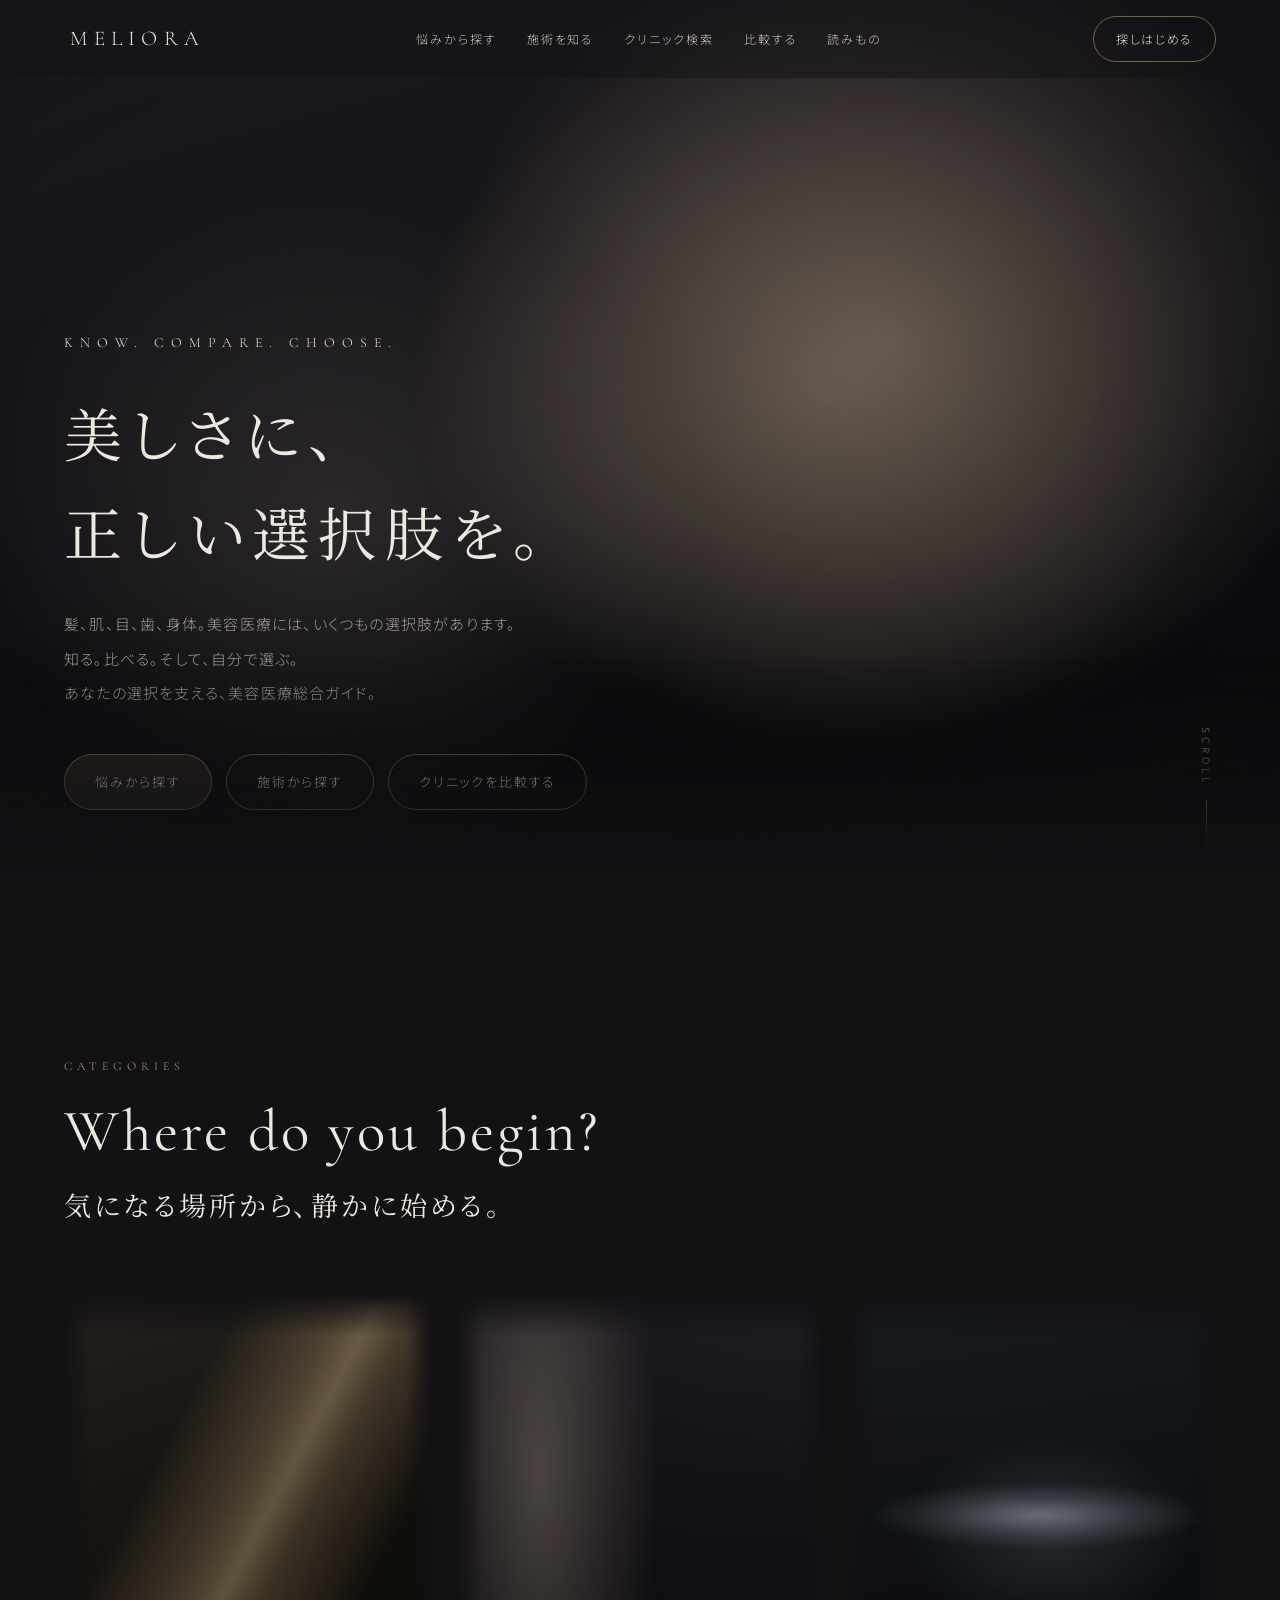
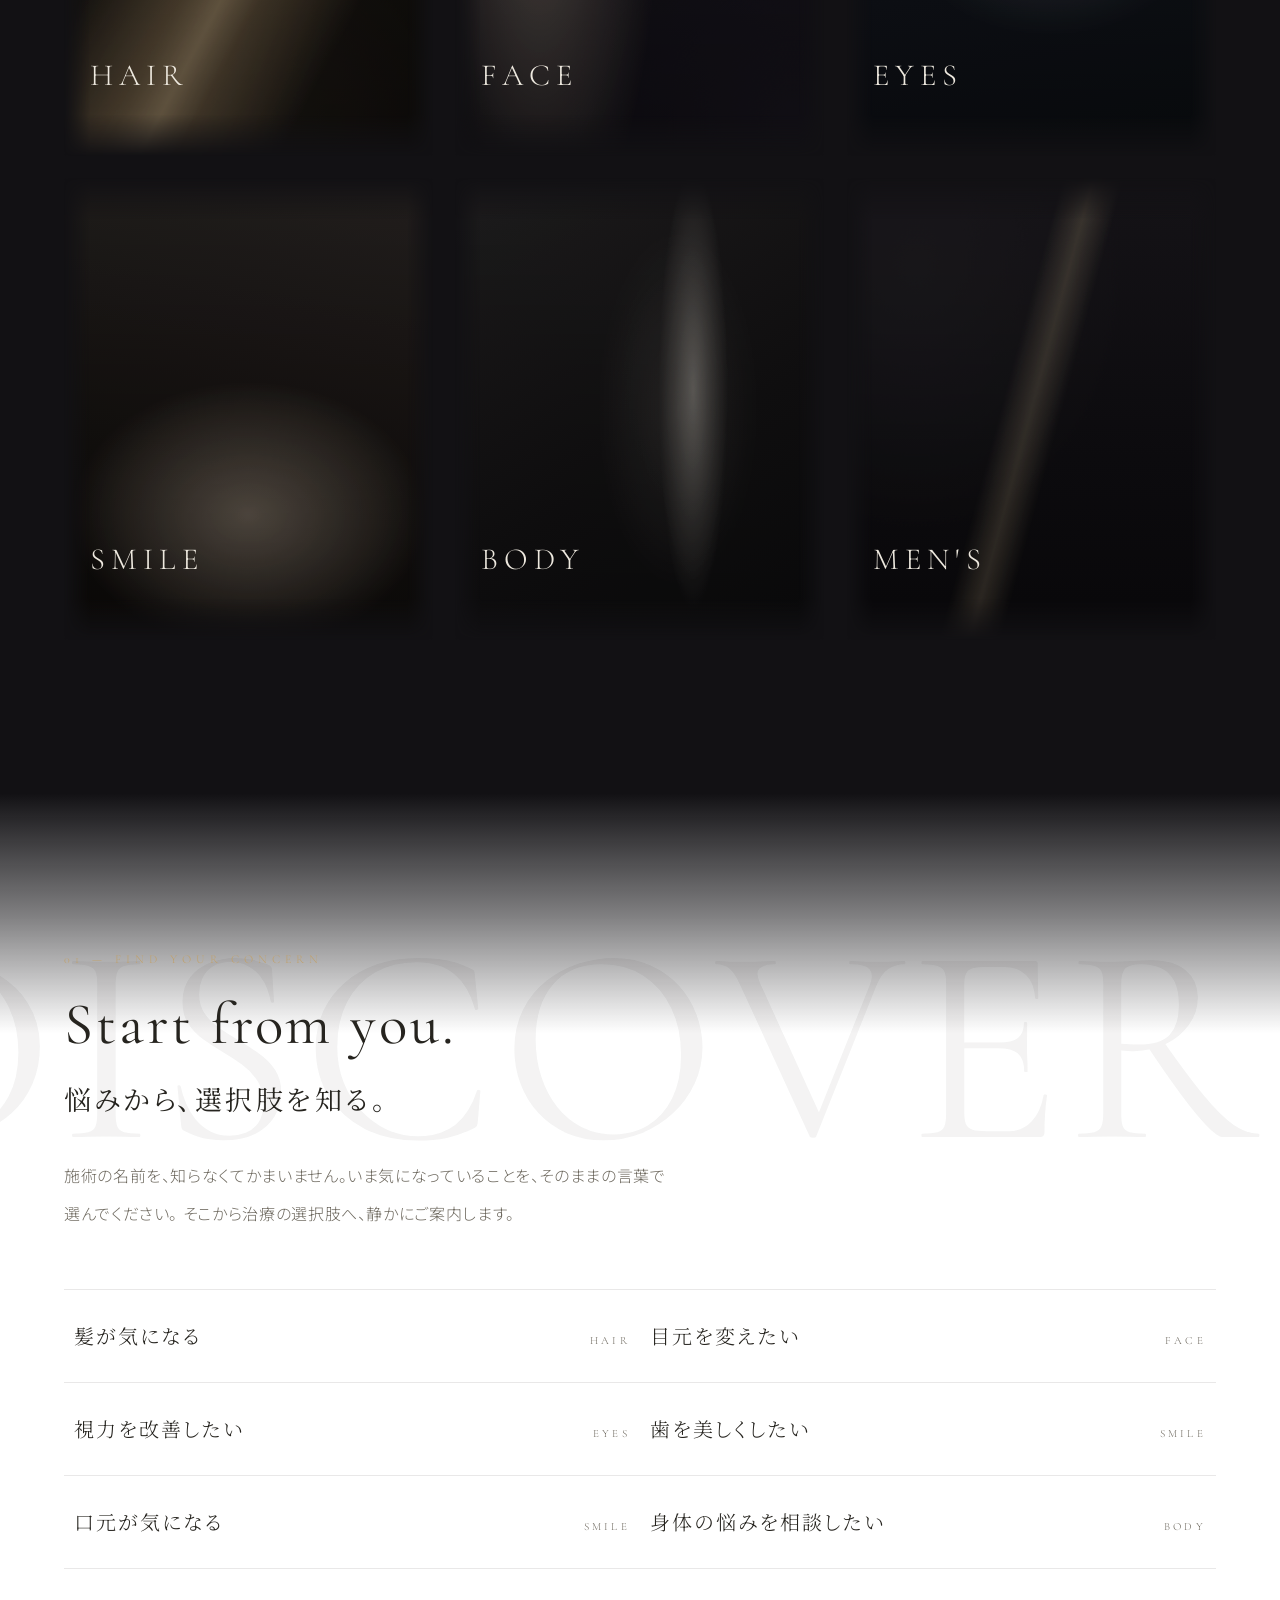
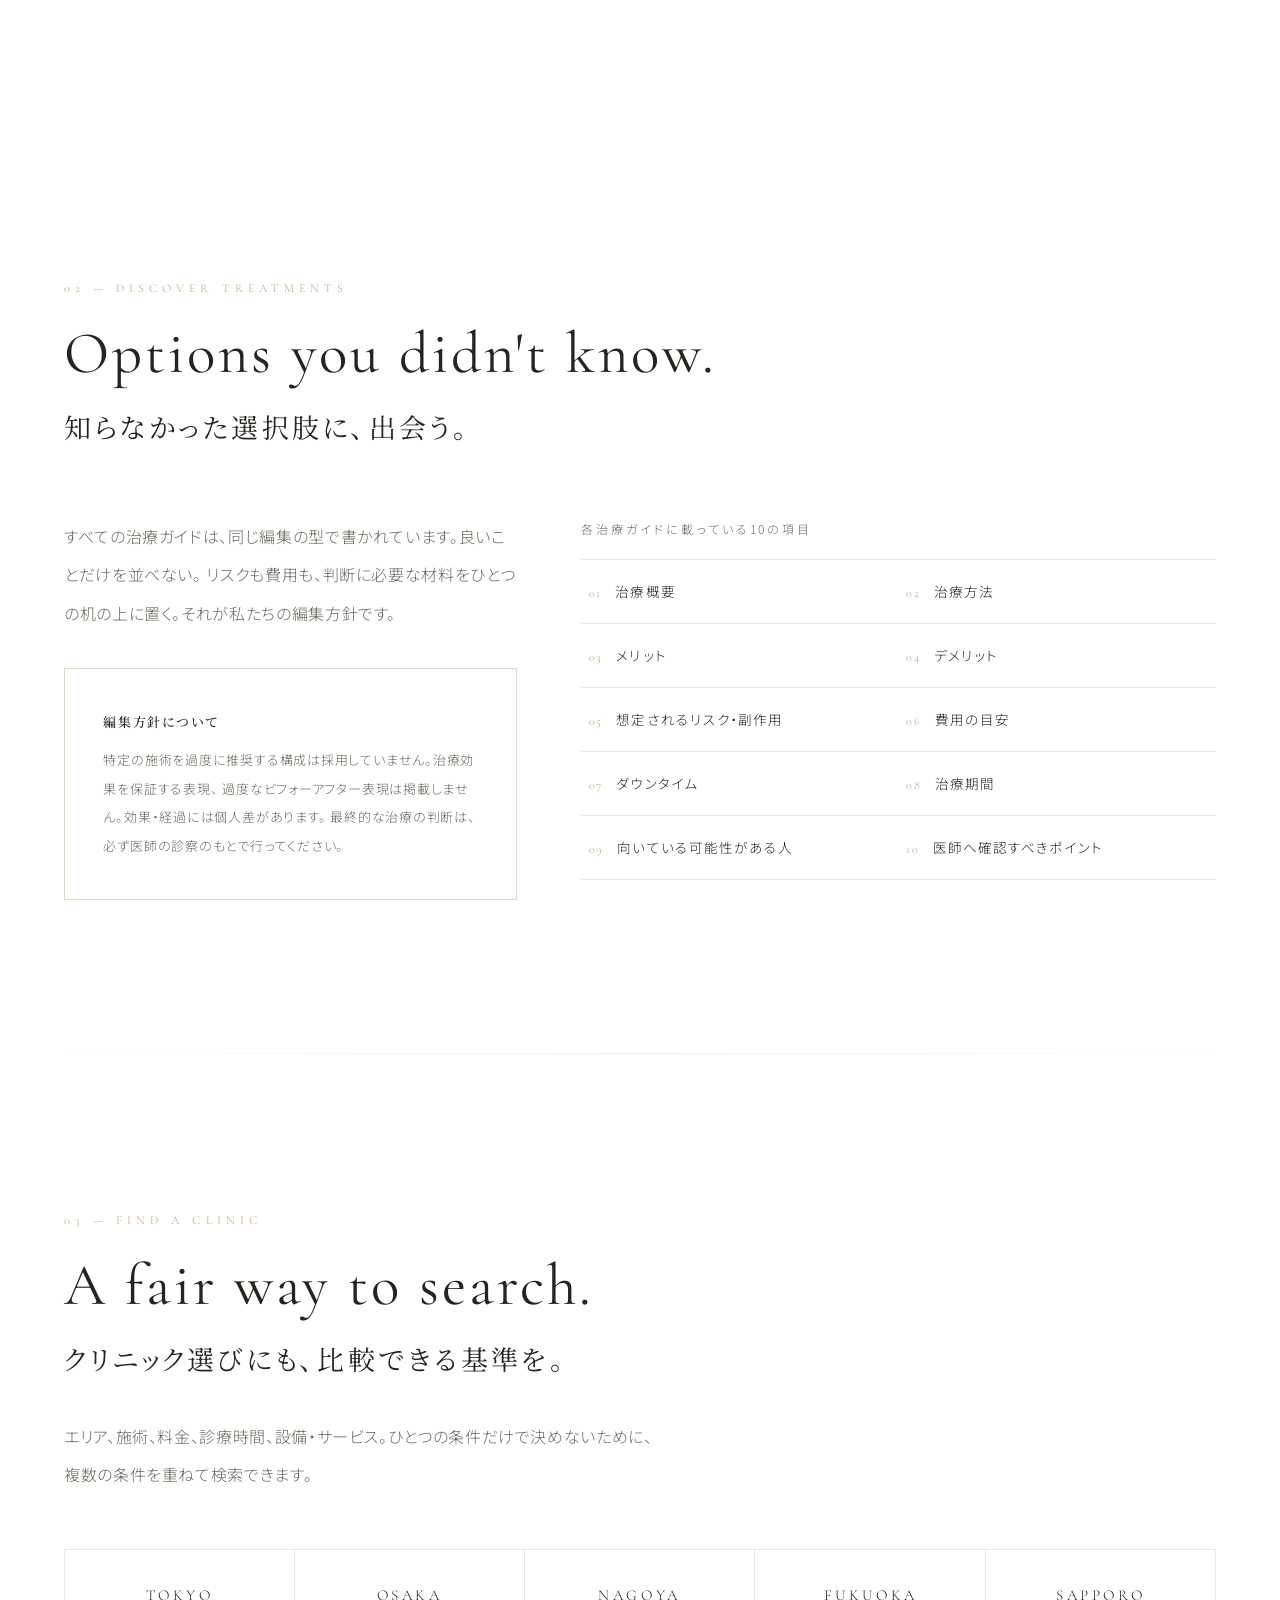
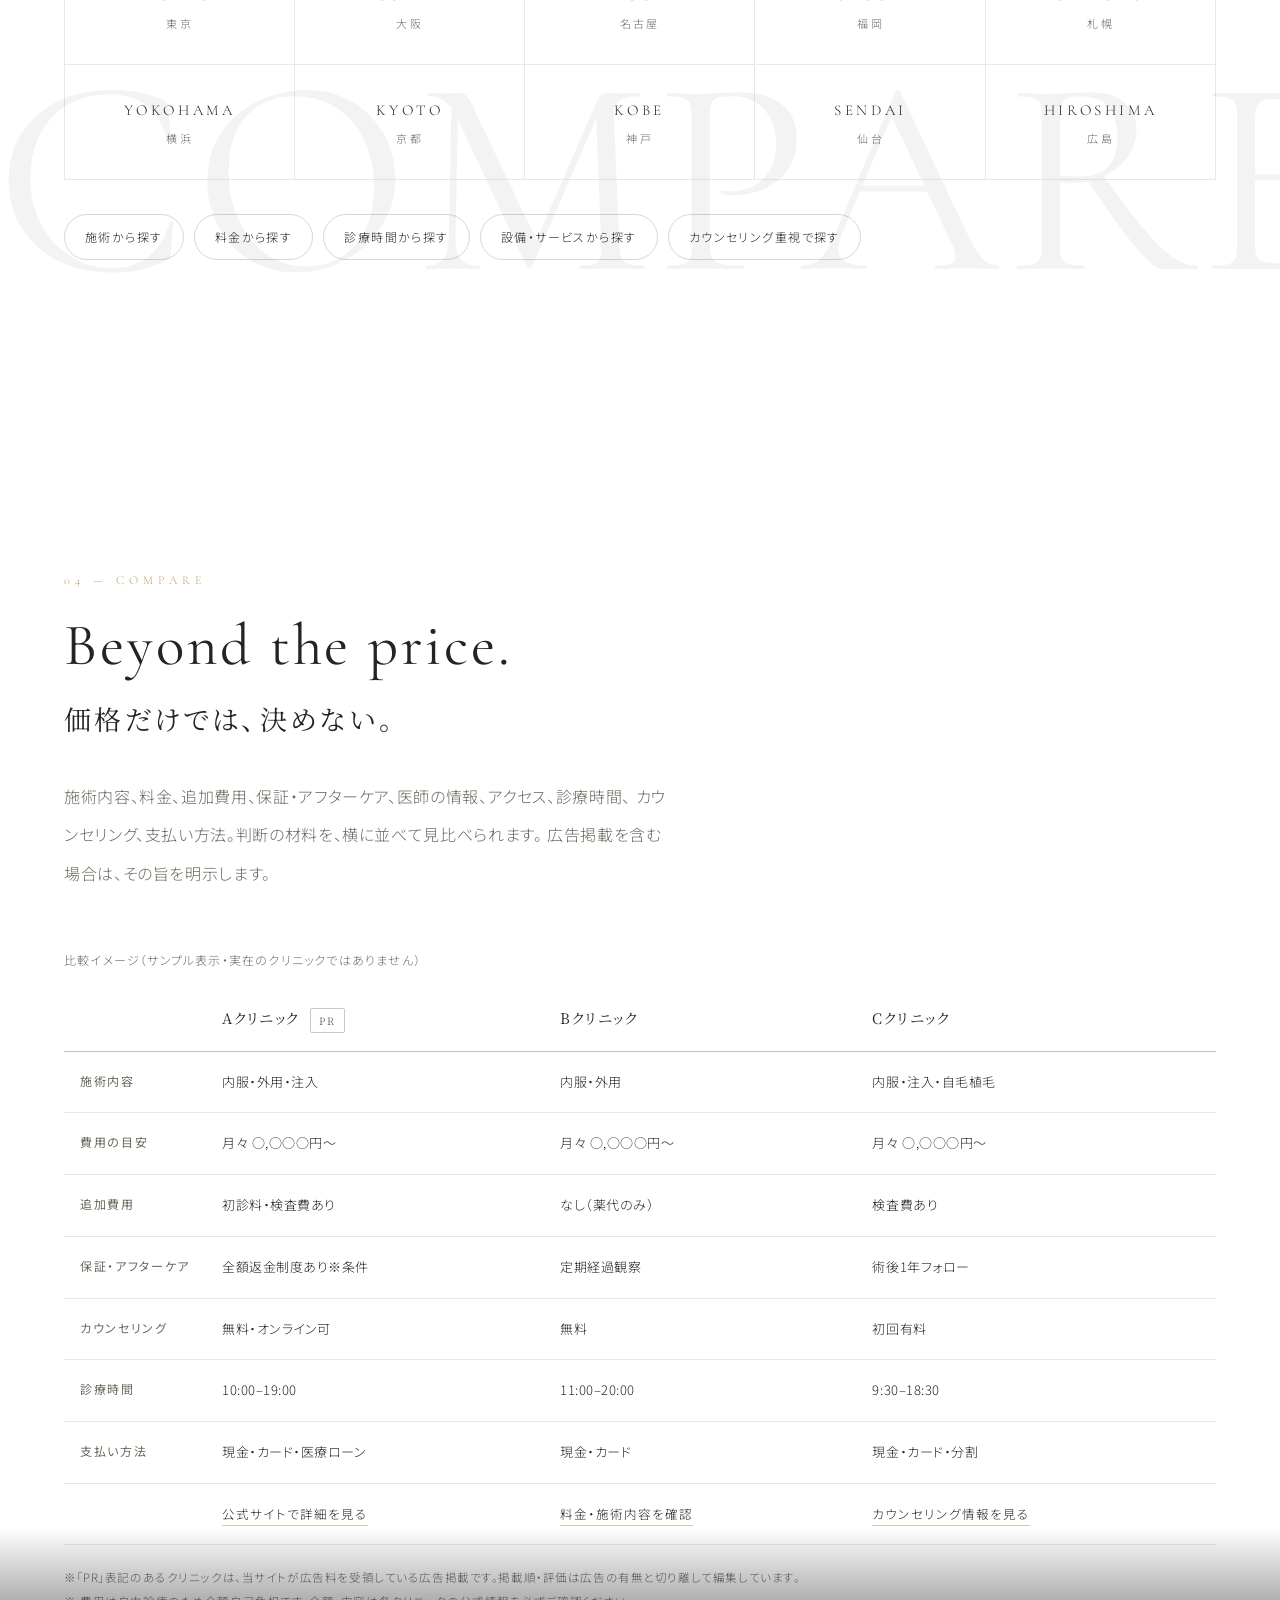
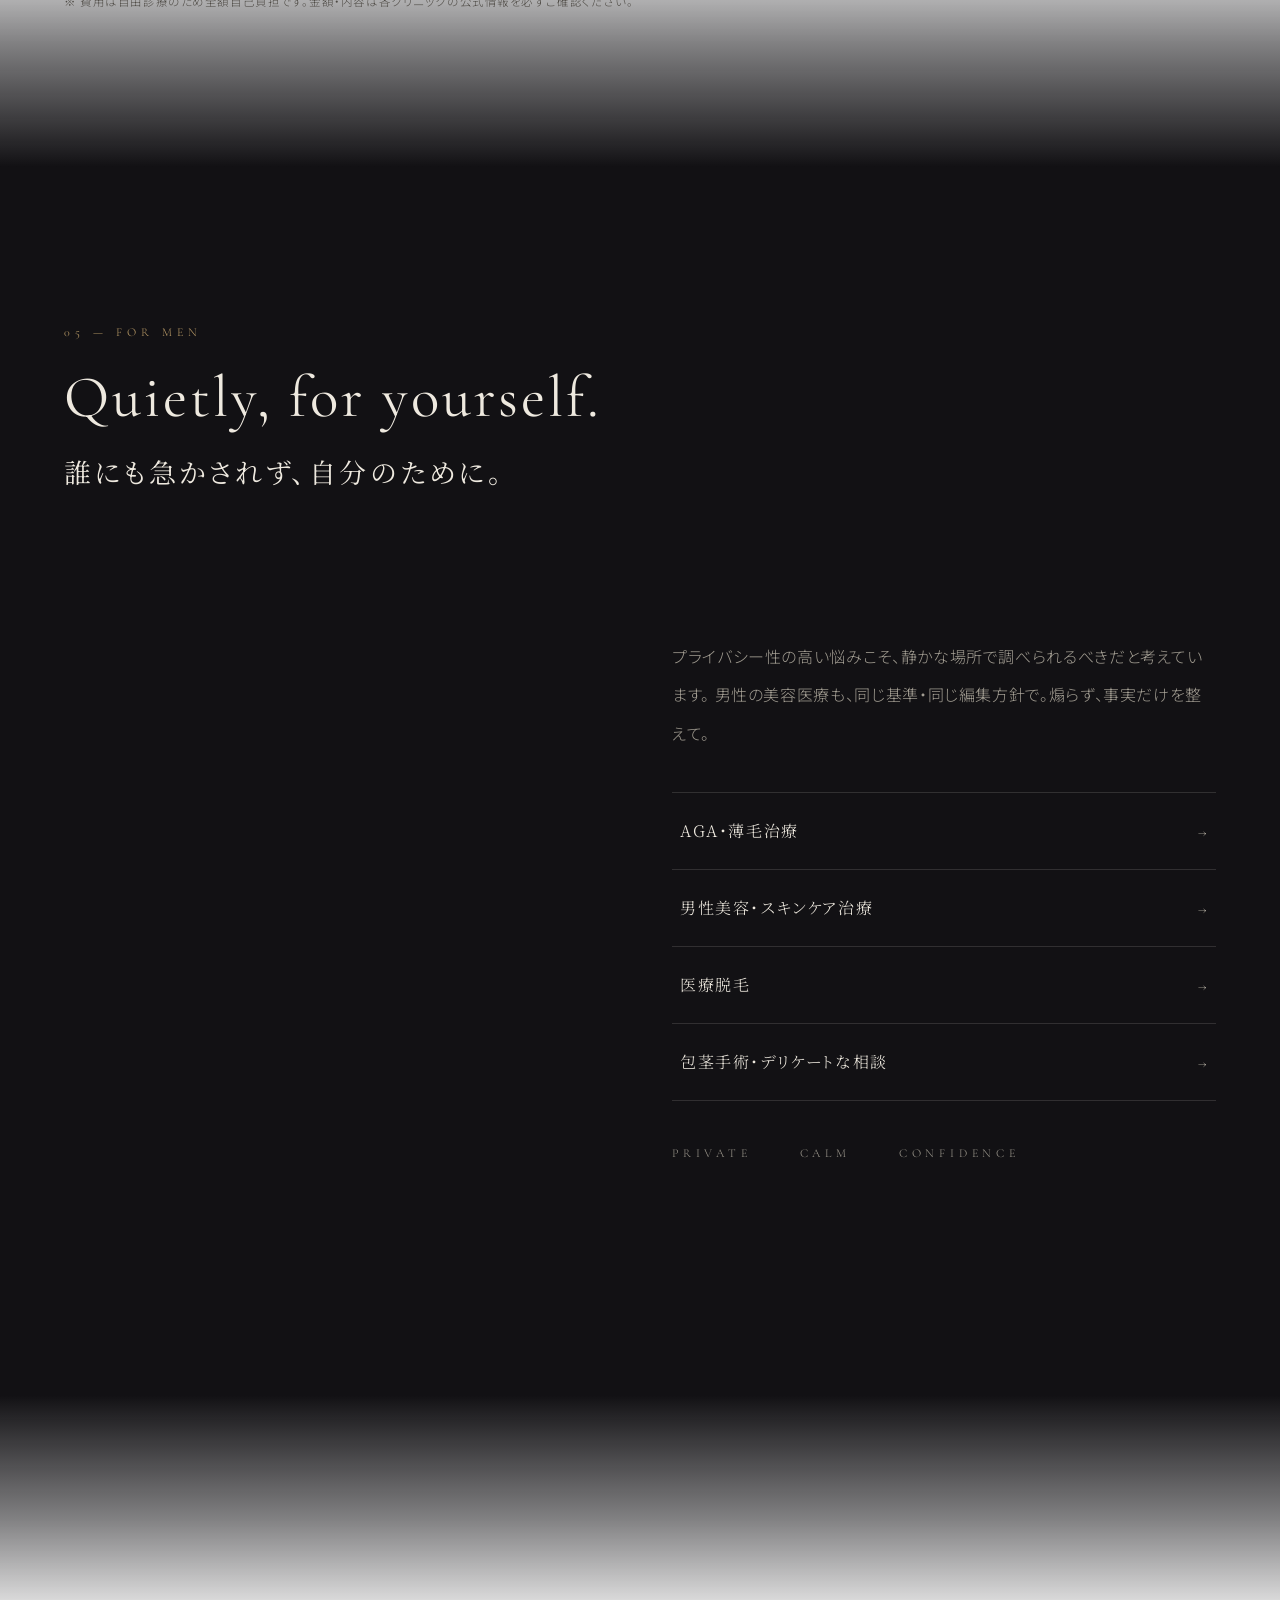
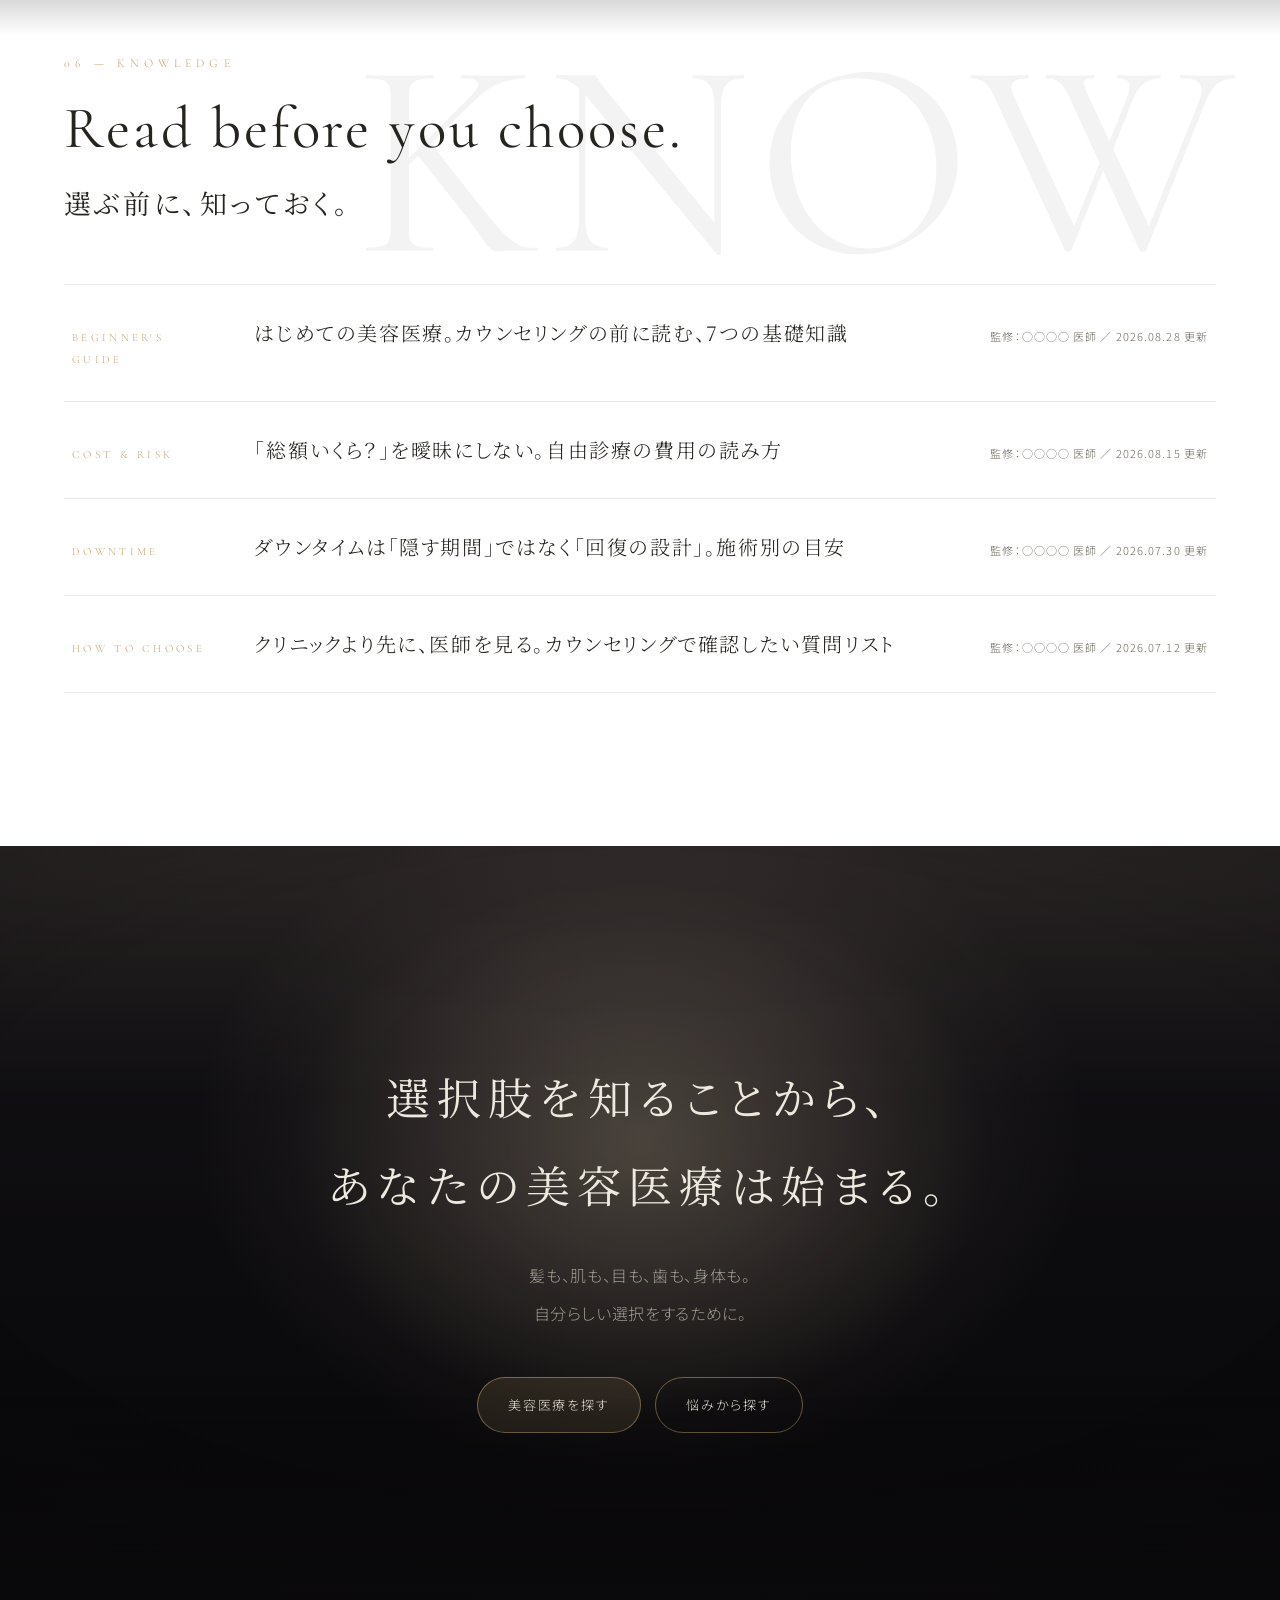
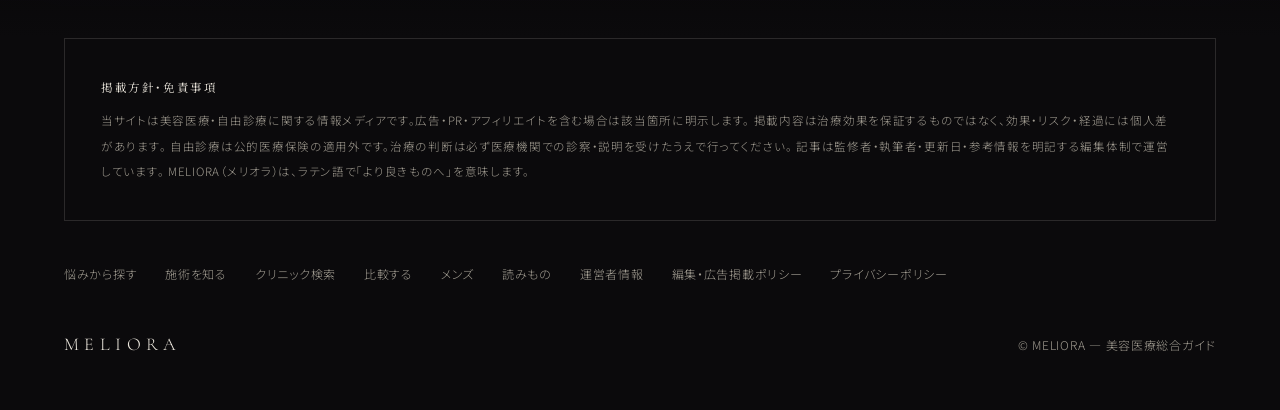
==== index.html @ 563beb22 "Add MELIORA beauty-medical portal site 🤖 Generated with [Claude Code](https://claude.com/claude-code" ====
<!DOCTYPE html>
<html lang="ja">
<head>
<meta charset="UTF-8">
<meta name="viewport" content="width=device-width, initial-scale=1">
<!-- MELIORA（メリオラ）: ラテン語「より良きものへ」。本番ドメイン meliora.jp は取得可否確認のうえ差替 -->
<title>MELIORA｜美しさに、正しい選択肢を。美容医療総合ガイド</title>
<meta name="description" content="髪、肌、目、歯、身体。美容医療の選択肢を知り、比べ、自分で選ぶための総合ガイド。治療の仕組み・費用・リスク・ダウンタイムを整理し、全国主要都市のクリニックを比較検討できます。">
<link rel="canonical" href="https://example.com/"><!-- 要差替: 本番URL（meliora.jp 取得後） -->
<meta property="og:type" content="website">
<meta property="og:title" content="MELIORA｜美しさに、正しい選択肢を。">
<meta property="og:description" content="知る。比べる。そして、自分で選ぶ。美容医療総合ガイド。">
<meta property="og:url" content="https://example.com/"><!-- 要差替 -->
<meta property="og:image" content="https://example.com/ogp.jpg"><!-- 要差替 -->
<link rel="preconnect" href="https://fonts.googleapis.com">
<link rel="preconnect" href="https://fonts.gstatic.com" crossorigin>
<link href="https://fonts.googleapis.com/css2?family=Cormorant+Garamond:ital,wght@0,400;0,500;0,600;1,400&family=Noto+Serif+JP:wght@300;400;500&family=Noto+Sans+JP:wght@300;400;500&display=swap" rel="stylesheet">
<script type="application/ld+json">
{"@context":"https://schema.org","@type":"WebSite","name":"MELIORA","url":"https://example.com/","description":"美容医療の選択肢を知り、比べ、自分で選ぶための総合ガイド。","inLanguage":"ja","publisher":{"@type":"Organization","name":"MELIORA編集部"}}
</script>
<style>
/* =========================================================
   0. トークン
   Black / Charcoal / Warm Ivory / Stone Gray / Champagne Gold
   ========================================================= */
:root{
  --font-display:"Cormorant Garamond","Times New Roman",serif;
  --font-serif:"Noto Serif JP","Hiragino Mincho ProN",serif;
  --font-body:"Noto Sans JP","Hiragino Sans","Yu Gothic",sans-serif;

  --ivory:#f2ede3;          /* Warm Ivory: ページ地（.bg-canvas 中心色と一致） */
  --ivory-2:#ece6d9;
  --ink:#26241f;            /* アイボリー地の文字 */
  --ink-2:#6d685e;          /* Stone Gray 系 */
  --dark:#121114;           /* Black / Charcoal */
  --dark-2:#1a181c;
  --moon:#eee9df;           /* 濃色地の文字 */
  --moon-2:#a29d92;
  --gold:#c0a06a;           /* Champagne Gold: 極少量 */
  --gold-rgb:192,160,106;

  --ease:cubic-bezier(.22,1,.36,1);
  --dur:1100ms;
  --stagger:80ms;
  --radius:2px;
  --max:1180px;
  --gutter:clamp(20px,5vw,72px);
}
*{box-sizing:border-box;margin:0;padding:0}
html{scroll-behavior:smooth;-webkit-text-size-adjust:100%;overflow-x:clip}
body{
  font-family:var(--font-body);font-weight:300;color:var(--ink);background:transparent;
  line-height:2;letter-spacing:.04em;font-feature-settings:"palt";
  overflow-x:hidden;
}
img{max-width:100%;height:auto;display:block}
a{color:inherit;text-decoration:none}
ul{list-style:none}
::selection{background:rgba(var(--gold-rgb),.25)}

/* =========================================================
   処方A — ページ全体を1枚の連続背景（Warm Ivory基調）
   ========================================================= */
.bg-canvas{position:fixed;inset:0;z-index:-2;pointer-events:none;
  background:
    radial-gradient(120% 60% at 50% -10%, #f7f3ea 0%, rgba(247,243,234,0) 60%),
    radial-gradient(90% 55% at 106% 40%, #ede6d7 0%, rgba(237,230,215,0) 58%),
    radial-gradient(80% 55% at -6% 72%, #f0ebe0 0%, rgba(240,235,224,0) 60%),
    linear-gradient(180deg, #f2ede3 0%, #eee8dc 48%, #f1ebdf 100%);
}
/* 処方B — SVGグレイン（フィルム粒子）でバンディング撹拌 */
.bg-grain{position:fixed;inset:0;z-index:60;pointer-events:none;opacity:.042;mix-blend-mode:overlay;
  background-image:url("data:image/svg+xml,%3Csvg xmlns='http://www.w3.org/2000/svg' width='200' height='200'%3E%3Cfilter id='n'%3E%3CfeTurbulence type='fractalNoise' baseFrequency='.85' numOctaves='3' stitchTiles='stitch'/%3E%3C/filter%3E%3Crect width='200' height='200' filter='url(%23n)'/%3E%3C/svg%3E");
  background-size:200px 200px;}
section{background:transparent;position:relative;padding:clamp(88px,12vw,168px) var(--gutter)}
.inner{max-width:var(--max);margin:0 auto;position:relative}

/* 処方C — 濃色セクションは ±240px・3ストップの移行帯で溶かす */
.section-dark{color:var(--moon);isolation:isolate}
.section-dark::before{content:"";position:absolute;inset:-240px 0;z-index:-1;
  background:linear-gradient(180deg, rgba(18,17,20,0) 0%, rgba(18,17,20,.55) 120px, var(--dark) 240px, var(--dark) calc(100% - 240px), rgba(18,17,20,.55) calc(100% - 120px), rgba(18,17,20,0) 100%);}
.section-dark--top::before{inset:0 0 -240px 0;
  background:linear-gradient(180deg, var(--dark) 0%, var(--dark) calc(100% - 240px), rgba(18,17,20,.55) calc(100% - 120px), rgba(18,17,20,0) 100%);}
.section-dark--bottom::before{inset:-240px 0 0 0;
  background:linear-gradient(180deg, rgba(18,17,20,0) 0%, rgba(18,17,20,.55) 120px, var(--dark) 240px, var(--dark) 100%);}
.hairline{height:1px;opacity:.55;margin:0 var(--gutter);
  background:linear-gradient(90deg, transparent, rgba(var(--gold-rgb),.35), transparent)}

/* =========================================================
   処方D — ビジュアルの馴染ませ（共通グレード＋マスクフェード）
   ここでは写真の代わりに「光と影」の抽象グラデーションを使用。
   実写・映像差替時は同一クラスをそのまま適用すること。
   ========================================================= */
.vis{position:relative;isolation:isolate;overflow:hidden;border-radius:var(--radius);
  -webkit-mask-image:linear-gradient(180deg,transparent,#000 9%,#000 91%,transparent),linear-gradient(90deg,transparent,#000 7%,#000 93%,transparent);
  mask-image:linear-gradient(180deg,transparent,#000 9%,#000 91%,transparent),linear-gradient(90deg,transparent,#000 7%,#000 93%,transparent);
  -webkit-mask-composite:source-in;mask-composite:intersect;}
.vis>.vis-core{position:absolute;inset:0;transform:scale(1.04);
  transition:transform 1600ms var(--ease);
  filter:saturate(.9) contrast(1.03) brightness(1.02);}
.vis::after{content:"";position:absolute;inset:0;pointer-events:none;mix-blend-mode:multiply;
  background:linear-gradient(180deg, rgba(18,17,20,.06), rgba(18,17,20,.18))}
a:hover .vis>.vis-core, .cat-card:hover .vis>.vis-core{transform:scale(1.06)} /* ホバー約2%のみ */

/* 光と影の抽象ビジュアル（要差替: 実写映像/写真。VIDEO 01〜08 対応をコメントで明記） */
.vis--hair .vis-core{background:
  linear-gradient(118deg, rgba(201,164,110,0) 30%, rgba(201,164,110,.30) 46%, rgba(214,182,132,.44) 52%, rgba(201,164,110,.26) 58%, rgba(201,164,110,0) 74%),
  radial-gradient(120% 80% at 20% 96%, #1f1b17 0%, rgba(31,27,23,0) 70%),
  linear-gradient(160deg,#282420 0%,#161310 55%,#0e0c0a 100%)}
.vis--face .vis-core{background:
  radial-gradient(46% 120% at 24% 40%, rgba(224,200,172,.30) 0%, rgba(224,200,172,.10) 44%, rgba(224,200,172,0) 68%),
  radial-gradient(90% 90% at 90% 92%, #15131a 0%, rgba(21,19,26,0) 70%),
  linear-gradient(200deg,#232028 0%,#131116 60%,#0d0c10 100%)}
.vis--eyes .vis-core{background:
  radial-gradient(44% 7% at 52% 48%, rgba(216,228,234,.42) 0%, rgba(196,212,222,.16) 55%, rgba(196,212,222,0) 100%),
  radial-gradient(60% 34% at 55% 52%, rgba(178,198,210,.15) 0%, rgba(178,198,210,0) 62%),
  linear-gradient(170deg,#1b1f24 0%,#101318 60%,#0b0d10 100%)}
.vis--smile .vis-core{background:
  radial-gradient(70% 42% at 50% 72%, rgba(230,207,180,.32) 0%, rgba(230,207,180,.10) 46%, rgba(230,207,180,0) 66%),
  linear-gradient(190deg,#272220 0%,#151210 62%,#0d0b0a 100%)}
.vis--body .vis-core{background:
  radial-gradient(9% 46% at 64% 46%, rgba(216,210,198,.34) 0%, rgba(210,203,190,.14) 55%, rgba(210,203,190,0) 100%),
  radial-gradient(34% 60% at 60% 50%, rgba(210,203,190,.10) 0%, rgba(210,203,190,0) 62%),
  linear-gradient(150deg,#211f20 0%,#131213 58%,#0c0c0d 100%)}
.vis--men .vis-core{background:
  linear-gradient(105deg, rgba(18,17,20,0) 44%, rgba(190,168,128,.22) 50%, rgba(18,17,20,0) 56%),
  radial-gradient(80% 80% at 20% 20%, #1c1a1e 0%, rgba(28,26,30,0) 70%),
  linear-gradient(180deg,#19171b 0%,#100f12 60%,#0c0b0d 100%)}
.vis--clinic .vis-core{background:
  linear-gradient(90deg, rgba(226,210,184,.2) 0%, rgba(226,210,184,0) 30%),
  radial-gradient(70% 60% at 80% 30%, rgba(210,190,158,.18) 0%, rgba(210,190,158,0) 60%),
  linear-gradient(175deg,#242019 0%,#141210 62%,#0e0d0b 100%)}

/* =========================================================
   処方E — モーション（ゆっくり像を結ぶ）
   ========================================================= */
@keyframes reveal{from{opacity:0;transform:translateY(26px) scale(.988);filter:blur(7px)}to{opacity:1;transform:none;filter:blur(0)}}
.reveal{animation:reveal var(--dur) var(--ease) both;animation-play-state:paused}
.reveal.is-in{animation-play-state:running}
.stagger>*{animation:reveal var(--dur) var(--ease) both;animation-play-state:paused;animation-delay:calc(var(--i,0)*var(--stagger))}
.stagger.is-in>*{animation-play-state:running}

/* キー演出（1サイト1つ）: 「光がゆっくり差す」ライトドリフト
   コンセプト「選ぶ＝暗がりの中から、自分の輪郭が静かに現れる」の翻訳 */
@keyframes lightDrift{
  0%{transform:translate3d(-6%, -3%, 0) scale(1)}
  50%{transform:translate3d(5%, 3%, 0) scale(1.06)}
  100%{transform:translate3d(-6%, -3%, 0) scale(1)}
}
.light-drift{animation:lightDrift 36s ease-in-out infinite;will-change:transform}
@keyframes heroSettle{from{transform:scale(1.08)}to{transform:scale(1.02)}}
.hero-settle{animation:heroSettle 3200ms var(--ease) both}

/* 検証用QAモード（?qa=1）: モーションを即完了させて全要素を表示 */
.is-qa .reveal,.is-qa .stagger>*{animation:none!important;opacity:1!important;transform:none!important;filter:none!important}
.is-qa #loading{display:none}
.is-qa .light-drift,.is-qa .hero-settle{animation:none!important}
.is-qa .hero{min-height:860px}
.is-qa .final{min-height:760px}
@media (prefers-reduced-motion:reduce){
  .reveal,.stagger>*{animation:none!important;opacity:1!important;transform:none!important;filter:none!important}
  .light-drift,.hero-settle{animation:none!important}
  .js-parallax{transform:none!important}
  html{scroll-behavior:auto}
  #loading{display:none}
}

/* =========================================================
   1. ローディング — 暗幕にブランド名と金の水平線（1.2秒以内に開幕）
   ========================================================= */
#loading{position:fixed;inset:0;z-index:100;background:var(--dark);display:grid;place-items:center;
  transition:opacity 800ms var(--ease),visibility 0s 800ms}
#loading.is-done{opacity:0;visibility:hidden}
#loading .word{font-family:var(--font-display);font-size:clamp(26px,4.4vw,52px);letter-spacing:.34em;color:var(--moon);display:flex;overflow:hidden;padding-left:.34em}
#loading .word span{display:inline-block;transform:translateY(120%);animation:rise 900ms var(--ease) forwards;animation-delay:calc(var(--i)*55ms)}
@keyframes rise{to{transform:none}}
#loading .line{width:min(48vw,320px);height:1px;margin-top:26px;transform:scaleX(0);
  background:linear-gradient(90deg,transparent,rgba(var(--gold-rgb),.8),transparent);
  animation:lineGrow 900ms var(--ease) 300ms forwards}
@keyframes lineGrow{to{transform:scaleX(1)}}

/* =========================================================
   2. ヘッダー（backdrop-filter はここ1箇所のみ）
   ========================================================= */
.header{position:fixed;top:0;left:0;right:0;z-index:50;display:flex;align-items:center;justify-content:space-between;
  padding:16px var(--gutter);backdrop-filter:blur(12px);-webkit-backdrop-filter:blur(12px);
  background:rgba(18,17,20,.42);color:var(--moon);
  transition:background 800ms var(--ease)}
.header.on-light{background:rgba(242,237,227,.6);color:var(--ink)}
.header .logo{font-family:var(--font-display);font-size:21px;letter-spacing:.3em;padding-left:.3em}
.nav{display:flex;gap:30px;font-size:12px;letter-spacing:.16em}
.nav a{position:relative;padding:4px 0;opacity:.85}
.nav a::after{content:"";position:absolute;left:0;bottom:0;height:1px;width:100%;background:currentColor;transform:scaleX(0);transform-origin:right;transition:transform 600ms var(--ease)}
.nav a:hover::after{transform:scaleX(1);transform-origin:left}
.btn{display:inline-flex;align-items:center;justify-content:center;gap:10px;padding:14px 30px;border:1px solid rgba(var(--gold-rgb),.55);border-radius:999px;
  font-size:13px;letter-spacing:.14em;color:inherit;
  transition:background 700ms var(--ease),color 700ms var(--ease),border-color 700ms var(--ease)}
.btn:hover{background:var(--gold);border-color:var(--gold);color:#171410}
.btn--solid{background:rgba(var(--gold-rgb),.14)}
.header .btn{padding:10px 22px;font-size:12px}
@media (max-width:900px){.nav{display:none}}

/* =========================================================
   3. 見出し — 欧文ディスプレイ × 和文明朝の2層
   ========================================================= */
.h-display{font-family:var(--font-display);font-weight:400;line-height:1.02;letter-spacing:.04em;font-size:clamp(46px,8.4vw,124px)}
.h2{font-family:var(--font-display);font-weight:400;font-size:clamp(34px,4.6vw,64px);line-height:1.08;letter-spacing:.05em}
.h-ja{font-family:var(--font-serif);font-weight:400;font-size:clamp(19px,2.3vw,27px);line-height:1.9;letter-spacing:.12em;margin-top:16px}
.kicker{font-family:var(--font-display);font-size:12px;letter-spacing:.42em;color:var(--gold);margin-bottom:22px;text-transform:uppercase}
.lead{font-size:clamp(14px,1.35vw,16px);line-height:2.4;max-width:38em;color:var(--ink-2)}
.section-dark .lead{color:var(--moon-2)}
.bgword{position:absolute;z-index:-1;font-family:var(--font-display);font-weight:400;line-height:1;
  font-size:clamp(120px,22vw,340px);letter-spacing:.02em;opacity:.05;pointer-events:none;user-select:none;white-space:nowrap}
@media (max-width:767px){.bgword{display:none}}

/* =========================================================
   4. HERO — シネマティック（キー演出の在り処）
   ========================================================= */
.hero{min-height:100svh;display:grid;align-content:end;padding-bottom:clamp(72px,10vh,120px);overflow:clip}
.hero-visual{position:absolute;inset:0;z-index:-1;overflow:hidden}
/* 要差替: VIDEO 01（男女の静かなポートレート/24fps/slow dolly）。
   <video autoplay muted loop playsinline poster="..."> を .hero-film に置き、
   filter・vignette はそのまま適用する */
.hero-film{position:absolute;inset:-8%;filter:saturate(.9) contrast(1.05) brightness(.98);
  background:
    radial-gradient(52% 66% at 66% 40%, rgba(214,186,150,.30) 0%, rgba(214,186,150,0) 58%),
    radial-gradient(40% 52% at 30% 56%, rgba(180,168,158,.16) 0%, rgba(180,168,158,0) 60%),
    radial-gradient(120% 100% at 50% 118%, #060608 12%, rgba(6,6,8,0) 62%),
    linear-gradient(165deg, #232028 0%, #17151a 46%, #0d0c0f 100%);}
.hero-vignette{position:absolute;inset:0;background:radial-gradient(120% 90% at 50% 42%, rgba(6,6,8,0) 46%, rgba(6,6,8,.55) 100%)}
.hero .inner{width:100%}
.hero-copy h1{font-family:var(--font-serif);font-weight:400;color:var(--moon);
  font-size:clamp(30px,4.8vw,58px);line-height:1.7;letter-spacing:.14em}
.hero-en{font-family:var(--font-display);color:var(--moon);opacity:.6;font-size:clamp(12px,1.2vw,14px);letter-spacing:.5em;margin-bottom:26px;text-transform:uppercase}
.hero-sub{margin-top:26px;color:var(--moon-2);font-size:clamp(13px,1.3vw,15px);line-height:2.3;letter-spacing:.08em}
@media (max-width:600px){.hero-sub br{display:none}.hero-sub{max-width:34em}}
.hero-cta{display:flex;flex-wrap:wrap;gap:14px;margin-top:44px;color:var(--moon)}
.hero-scroll{position:absolute;right:var(--gutter);bottom:36px;display:flex;align-items:center;gap:14px;
  color:var(--moon-2);font-size:10px;letter-spacing:.4em;writing-mode:vertical-rl}
.hero-scroll::after{content:"";width:1px;height:64px;background:linear-gradient(180deg,rgba(var(--gold-rgb),.7),transparent)}

/* =========================================================
   5. カテゴリー — 人物の一部を切り取るシネマティックカード
   ========================================================= */
.cat-grid{display:grid;gap:clamp(14px,1.8vw,22px);grid-template-columns:repeat(3,1fr);margin-top:64px}
@media (max-width:1023px){.cat-grid{grid-template-columns:repeat(2,1fr)}}
@media (max-width:600px){.cat-grid{grid-template-columns:1fr}}
.cat-card{position:relative;display:block;aspect-ratio:4/5;color:var(--moon)}
@media (max-width:600px){.cat-card{aspect-ratio:16/10}}
.cat-card .vis{position:absolute;inset:0}
.cat-card .cat-label{position:absolute;left:26px;bottom:24px;z-index:1;
  transform:translateY(6px);transition:transform 900ms var(--ease)}
.cat-card:hover .cat-label{transform:none}
.cat-label .en{font-family:var(--font-display);font-size:clamp(24px,2.4vw,32px);letter-spacing:.2em}
.cat-label .ja{display:block;font-size:11.5px;letter-spacing:.14em;color:var(--moon-2);margin-top:8px;
  opacity:0;transform:translateY(8px);transition:opacity 900ms var(--ease),transform 900ms var(--ease)}
.cat-card:hover .cat-label .ja{opacity:1;transform:none}
.cat-card .cat-line{position:absolute;left:26px;bottom:14px;height:1px;width:34px;background:rgba(var(--gold-rgb),.7);
  transform:scaleX(0);transform-origin:left;transition:transform 900ms var(--ease)}
.cat-card:hover .cat-line{transform:scaleX(1)}

/* =========================================================
   6. 悩みから探す（Warm Ivoryゾーン）
   ========================================================= */
.concern-list{display:grid;grid-template-columns:repeat(2,1fr);gap:0;margin-top:56px;border-top:1px solid rgba(38,36,31,.1)}
@media (max-width:767px){.concern-list{grid-template-columns:1fr}}
.concern-list a{display:flex;align-items:baseline;justify-content:space-between;gap:16px;
  padding:26px 10px;border-bottom:1px solid rgba(38,36,31,.1);
  font-family:var(--font-serif);font-size:clamp(16px,1.7vw,20px);letter-spacing:.1em;
  transition:padding 700ms var(--ease),color 700ms var(--ease)}
.concern-list a:hover{padding-left:20px;color:#8a6f3e}
.concern-list a .tag{font-family:var(--font-display);font-size:11px;letter-spacing:.3em;color:var(--ink-2);white-space:nowrap}

/* =========================================================
   7. 治療ガイド（編集方針）
   ========================================================= */
.guide-grid{display:grid;grid-template-columns:5fr 7fr;gap:clamp(32px,5vw,80px);margin-top:64px;align-items:start}
@media (max-width:900px){.guide-grid{grid-template-columns:1fr}}
.guide-items{display:grid;grid-template-columns:repeat(2,1fr);gap:0;border-top:1px solid rgba(38,36,31,.1);counter-reset:gi}
.guide-items li{counter-increment:gi;padding:18px 8px;border-bottom:1px solid rgba(38,36,31,.1);
  font-size:13.5px;letter-spacing:.08em;display:flex;gap:14px;align-items:baseline}
.guide-items li::before{content:counter(gi,decimal-leading-zero);font-family:var(--font-display);font-size:12px;color:var(--gold);letter-spacing:.1em}
@media (max-width:600px){.guide-items{grid-template-columns:1fr}}
.note-frame{border:1px solid rgba(var(--gold-rgb),.4);padding:clamp(24px,3vw,40px);font-size:13px;line-height:2.2;color:var(--ink-2);letter-spacing:.06em}
.note-frame strong{font-weight:500;color:var(--ink);display:block;margin-bottom:10px;font-family:var(--font-serif);letter-spacing:.12em}

/* =========================================================
   8. クリニック検索
   ========================================================= */
.area-grid{display:grid;grid-template-columns:repeat(5,1fr);margin-top:56px;border-top:1px solid rgba(38,36,31,.1);border-left:1px solid rgba(38,36,31,.1)}
@media (max-width:767px){.area-grid{grid-template-columns:repeat(2,1fr)}}
.area-grid a{display:grid;place-items:center;gap:2px;padding:30px 8px;
  border-right:1px solid rgba(38,36,31,.1);border-bottom:1px solid rgba(38,36,31,.1);
  transition:background 700ms var(--ease)}
.area-grid a:hover{background:rgba(var(--gold-rgb),.08)}
.area-grid .en{font-family:var(--font-display);font-size:15px;letter-spacing:.24em}
.area-grid .ja{font-size:11px;letter-spacing:.2em;color:var(--ink-2)}
.filter-row{display:flex;flex-wrap:wrap;gap:10px;margin-top:34px}
.chip{font-size:12px;letter-spacing:.12em;padding:10px 20px;border:1px solid rgba(38,36,31,.18);border-radius:999px;
  transition:border-color 600ms var(--ease),color 600ms var(--ease)}
.chip:hover{border-color:var(--gold);color:#8a6f3e}

/* =========================================================
   9. 比較テーブル
   ========================================================= */
.cmp-wrap{margin-top:56px;overflow-x:auto;-webkit-overflow-scrolling:touch}
.cmp{width:100%;min-width:760px;border-collapse:collapse;font-size:13px;letter-spacing:.04em}
.cmp th,.cmp td{padding:18px 16px;text-align:left;vertical-align:top;border-bottom:1px solid rgba(38,36,31,.1);line-height:1.9}
.cmp thead th{font-family:var(--font-serif);font-weight:400;font-size:14.5px;letter-spacing:.1em;border-bottom:1px solid rgba(38,36,31,.28)}
.cmp tbody th{font-weight:400;color:var(--ink-2);font-size:12px;letter-spacing:.14em;white-space:nowrap;width:9em}
.pr-badge{display:inline-block;font-size:10px;letter-spacing:.2em;color:var(--ink-2);border:1px solid rgba(38,36,31,.25);
  border-radius:2px;padding:2px 8px;margin-left:10px;vertical-align:middle}
.cmp .link{border-bottom:1px solid rgba(var(--gold-rgb),.6);padding-bottom:2px;font-size:12.5px;letter-spacing:.08em;transition:color 600ms var(--ease)}
.cmp .link:hover{color:#8a6f3e}
.cmp-note{font-size:11.5px;color:var(--ink-2);margin-top:20px;line-height:2.1;letter-spacing:.05em}

/* =========================================================
   10. FOR MEN（濃色バンド）
   ========================================================= */
.men-grid{display:grid;grid-template-columns:1fr 1fr;gap:clamp(32px,5vw,80px);margin-top:64px;align-items:center}
@media (max-width:900px){.men-grid{grid-template-columns:1fr}}
.men-visual{aspect-ratio:4/5;position:relative}
@media (max-width:900px){.men-visual{aspect-ratio:16/10}}
.men-list{border-top:1px solid rgba(238,233,223,.14)}
.men-list a{display:flex;justify-content:space-between;align-items:baseline;gap:16px;padding:22px 8px;
  border-bottom:1px solid rgba(238,233,223,.14);font-family:var(--font-serif);font-size:16px;letter-spacing:.1em;
  transition:padding 700ms var(--ease),color 700ms var(--ease)}
.men-list a:hover{padding-left:18px;color:var(--gold)}
.men-list .arrow{font-family:var(--font-display);font-size:13px;color:var(--moon-2)}
.men-words{display:flex;gap:clamp(20px,4vw,48px);margin-top:40px;font-family:var(--font-display);
  font-size:12px;letter-spacing:.4em;color:var(--moon-2)}

/* =========================================================
   11. KNOWLEDGE — マガジン
   ========================================================= */
.mag-list{margin-top:56px;border-top:1px solid rgba(38,36,31,.1)}
.mag-list article{border-bottom:1px solid rgba(38,36,31,.1)}
.mag-list a{display:grid;grid-template-columns:9em 1fr auto;gap:clamp(16px,3vw,48px);align-items:baseline;
  padding:30px 8px;transition:background 700ms var(--ease)}
.mag-list a:hover{background:rgba(var(--gold-rgb),.06)}
@media (max-width:767px){.mag-list a{grid-template-columns:1fr;gap:8px}}
.mag-cat{font-family:var(--font-display);font-size:11px;letter-spacing:.3em;color:var(--gold);text-transform:uppercase}
.mag-title{font-family:var(--font-serif);font-size:clamp(16px,1.8vw,20px);letter-spacing:.08em;line-height:1.8}
.mag-meta{font-size:11px;color:var(--ink-2);letter-spacing:.1em;white-space:nowrap}

/* =========================================================
   12. 最終CTA・フッター
   ========================================================= */
.final{min-height:88svh;display:grid;place-items:center;text-align:center;overflow:clip}
.final-visual{position:absolute;inset:0;z-index:-1;overflow:hidden}
/* 要差替: VIDEO 08（男女が都市へ歩き出す後ろ姿・カメラは後方へ引く） */
.final-film{position:absolute;inset:-8%;filter:saturate(.88) contrast(1.05) brightness(.96);
  background:
    linear-gradient(180deg, rgba(214,186,150,.14) 0%, rgba(214,186,150,0) 34%),
    radial-gradient(50% 62% at 50% 38%, rgba(196,178,152,.20) 0%, rgba(196,178,152,0) 60%),
    linear-gradient(180deg,#1b191d 0%,#121114 52%,#0b0a0c 100%);}
.final h2{font-family:var(--font-serif);font-weight:400;color:var(--moon);
  font-size:clamp(24px,3.6vw,44px);line-height:2;letter-spacing:.16em}
.final .lead{margin:28px auto 0;color:var(--moon-2)}
.footer{position:relative;isolation:isolate;color:var(--moon-2);padding:0 var(--gutter) 48px;font-size:12px;letter-spacing:.06em}
.footer::before{content:"";position:absolute;inset:-240px 0 0 0;z-index:-1;
  background:linear-gradient(180deg, rgba(11,10,12,0) 0%, rgba(11,10,12,.55) 120px, #0b0a0c 240px, #0b0a0c 100%)}
.footer-inner{max-width:var(--max);margin:0 auto;display:grid;gap:40px}
.footer-policy{border:1px solid rgba(238,233,223,.14);padding:clamp(22px,3vw,36px);line-height:2.2;font-size:11.5px}
.footer-policy strong{display:block;color:var(--moon);font-weight:400;font-family:var(--font-serif);letter-spacing:.14em;margin-bottom:8px}
.footer-nav{display:flex;flex-wrap:wrap;gap:14px 28px}
.footer-nav a{transition:color 600ms var(--ease)}
.footer-nav a:hover{color:var(--gold)}
.footer-base{display:flex;flex-wrap:wrap;gap:16px;justify-content:space-between;align-items:baseline}
.footer-logo{font-family:var(--font-display);font-size:18px;letter-spacing:.3em;color:var(--moon)}

.cta-fixed{display:none}
@media (max-width:767px){
  .cta-fixed{display:flex;position:fixed;left:16px;right:16px;bottom:16px;z-index:40;gap:10px}
  .cta-fixed .btn{flex:1;background:rgba(18,17,20,.9);color:var(--moon);border-color:rgba(var(--gold-rgb),.5)}
}
</style>
</head>
<body>
<div class="bg-canvas" aria-hidden="true"></div>
<div class="bg-grain" aria-hidden="true"></div>

<!-- 0. ローディング：暗幕→ブランド名→金の水平線。VIDEO 01 へ連続させる第一幕 -->
<div id="loading" aria-hidden="true">
  <div style="display:grid;place-items:center">
    <div class="word js-split">MELIORA</div>
    <div class="line"></div>
  </div>
</div>

<!-- 1. ヘッダー -->
<header class="header js-header">
  <a class="logo" href="#top">MELIORA</a>
  <nav class="nav" aria-label="メイン">
    <a href="#concern">悩みから探す</a>
    <a href="#treatments">施術を知る</a>
    <a href="#clinic">クリニック検索</a>
    <a href="#compare">比較する</a>
    <a href="#knowledge">読みもの</a>
  </nav>
  <a class="btn" href="#concern">探しはじめる</a>
</header>

<main id="top">

<!-- 2. HERO：キー演出「光がゆっくり差す」。h1は理念そのもの -->
<section class="hero section-dark section-dark--top" aria-label="メインビジュアル">
  <div class="hero-visual" aria-hidden="true">
    <!-- 要差替: VIDEO 01 男女の静かなポートレート（24fps / slow dolly / shallow DOF）
         <video class="hero-film hero-settle" autoplay muted loop playsinline poster="assets/hero.jpg">…</video> -->
    <div class="hero-film hero-settle"><div class="light-drift" style="position:absolute;inset:0;background:radial-gradient(46% 58% at 62% 44%, rgba(224,196,158,.22) 0%, rgba(224,196,158,0) 60%)"></div></div>
    <div class="hero-vignette"></div>
  </div>
  <div class="inner">
    <div class="hero-copy">
      <p class="hero-en reveal">Know. Compare. Choose.</p>
      <h1 class="reveal" style="animation-delay:120ms">美しさに、<br>正しい選択肢を。</h1>
      <p class="hero-sub reveal" style="animation-delay:240ms">
        髪、肌、目、歯、身体。美容医療には、いくつもの選択肢があります。<br>
        知る。比べる。そして、自分で選ぶ。<br>
        あなたの選択を支える、美容医療総合ガイド。
      </p>
      <div class="hero-cta stagger">
        <a class="btn btn--solid" style="--i:0" href="#concern">悩みから探す</a>
        <a class="btn" style="--i:1" href="#treatments">施術から探す</a>
        <a class="btn" style="--i:2" href="#compare">クリニックを比較する</a>
      </div>
    </div>
  </div>
  <div class="hero-scroll" aria-hidden="true">SCROLL</div>
</section>

<!-- 3. カテゴリー：部位から直感的に -->
<section class="section-dark" id="categories">
  <div class="inner">
    <p class="kicker reveal">Categories</p>
    <h2 class="h2 reveal">Where do you begin?</h2>
    <p class="h-ja reveal">気になる場所から、静かに始める。</p>
    <div class="cat-grid stagger">
      <!-- 要差替: VIDEO 02 自然光が髪を横切るマクロ映像 -->
      <a class="cat-card" style="--i:0" href="#concern">
        <div class="vis vis--hair" aria-hidden="true"><div class="vis-core"></div></div>
        <span class="cat-label"><span class="en">HAIR</span><span class="ja">薄毛・AGA・FAGA・育毛</span></span>
        <span class="cat-line" aria-hidden="true"></span>
      </a>
      <!-- 要差替: VIDEO 04 横顔・フェイスライン・肌を柔らかな光で -->
      <a class="cat-card" style="--i:1" href="#concern">
        <div class="vis vis--face" aria-hidden="true"><div class="vis-core"></div></div>
        <span class="cat-label"><span class="en">FACE</span><span class="ja">二重・鼻・輪郭・リフトアップ・肌治療</span></span>
        <span class="cat-line" aria-hidden="true"></span>
      </a>
      <!-- 要差替: VIDEO 03 目元と光の反射を抽象的に -->
      <a class="cat-card" style="--i:2" href="#concern">
        <div class="vis vis--eyes" aria-hidden="true"><div class="vis-core"></div></div>
        <span class="cat-label"><span class="en">EYES</span><span class="ja">ICL・視力矯正</span></span>
        <span class="cat-line" aria-hidden="true"></span>
      </a>
      <!-- 要差替: VIDEO 05 自然な笑顔と口元を上品に -->
      <a class="cat-card" style="--i:3" href="#concern">
        <div class="vis vis--smile" aria-hidden="true"><div class="vis-core"></div></div>
        <span class="cat-label"><span class="en">SMILE</span><span class="ja">インプラント・ラミネートベニア・審美歯科</span></span>
        <span class="cat-line" aria-hidden="true"></span>
      </a>
      <a class="cat-card" style="--i:4" href="#concern">
        <div class="vis vis--body" aria-hidden="true"><div class="vis-core"></div></div>
        <span class="cat-label"><span class="en">BODY</span><span class="ja">医療脱毛・医療ダイエット・痩身</span></span>
        <span class="cat-line" aria-hidden="true"></span>
      </a>
      <!-- 要差替: VIDEO 06 男性のシルエットを建築的な光で -->
      <a class="cat-card" style="--i:5" href="#formen">
        <div class="vis vis--men" aria-hidden="true"><div class="vis-core"></div></div>
        <span class="cat-label"><span class="en">MEN'S</span><span class="ja">AGA・包茎手術・男性医療</span></span>
        <span class="cat-line" aria-hidden="true"></span>
      </a>
    </div>
  </div>
</section>

<!-- 4. SECTION 01 悩みから探す（アイボリーゾーンへ移行） -->
<section id="concern">
  <div class="inner">
    <div class="bgword" style="top:-40px;right:-4%" aria-hidden="true">DISCOVER</div>
    <p class="kicker reveal">01 — Find Your Concern</p>
    <h2 class="h2 reveal">Start from you.</h2>
    <p class="h-ja reveal">悩みから、選択肢を知る。</p>
    <p class="lead reveal" style="margin-top:32px">
      施術の名前を、知らなくてかまいません。いま気になっていることを、そのままの言葉で選んでください。
      そこから治療の選択肢へ、静かにご案内します。
    </p>
    <nav class="concern-list stagger" aria-label="悩みから探す">
      <a style="--i:0" href="#treatments">髪が気になる<span class="tag">HAIR</span></a>
      <a style="--i:1" href="#treatments">目元を変えたい<span class="tag">FACE</span></a>
      <a style="--i:2" href="#treatments">視力を改善したい<span class="tag">EYES</span></a>
      <a style="--i:3" href="#treatments">歯を美しくしたい<span class="tag">SMILE</span></a>
      <a style="--i:4" href="#treatments">口元が気になる<span class="tag">SMILE</span></a>
      <a style="--i:5" href="#treatments">身体の悩みを相談したい<span class="tag">BODY</span></a>
    </nav>
  </div>
</section>

<!-- 5. SECTION 02 施術を知る -->
<section id="treatments">
  <div class="inner">
    <p class="kicker reveal">02 — Discover Treatments</p>
    <h2 class="h2 reveal">Options you didn't know.</h2>
    <p class="h-ja reveal">知らなかった選択肢に、出会う。</p>
    <div class="guide-grid">
      <div class="reveal">
        <p class="lead">
          すべての治療ガイドは、同じ編集の型で書かれています。良いことだけを並べない。
          リスクも費用も、判断に必要な材料をひとつの机の上に置く。それが私たちの編集方針です。
        </p>
        <div class="note-frame" style="margin-top:36px">
          <strong>編集方針について</strong>
          特定の施術を過度に推奨する構成は採用していません。治療効果を保証する表現、
          過度なビフォーアフター表現は掲載しません。効果・経過には個人差があります。
          最終的な治療の判断は、必ず医師の診察のもとで行ってください。
        </div>
      </div>
      <div class="reveal" style="animation-delay:160ms">
        <p style="font-size:12px;letter-spacing:.24em;color:var(--ink-2);margin-bottom:18px">各治療ガイドに載っている10の項目</p>
        <ol class="guide-items">
          <li>治療概要</li>
          <li>治療方法</li>
          <li>メリット</li>
          <li>デメリット</li>
          <li>想定されるリスク・副作用</li>
          <li>費用の目安</li>
          <li>ダウンタイム</li>
          <li>治療期間</li>
          <li>向いている可能性がある人</li>
          <li>医師へ確認すべきポイント</li>
        </ol>
      </div>
    </div>
  </div>
</section>

<div class="hairline" aria-hidden="true"></div>

<!-- 6. SECTION 03 クリニック検索 -->
<section id="clinic">
  <div class="inner">
    <div class="bgword" style="bottom:-60px;left:-6%" aria-hidden="true">COMPARE</div>
    <p class="kicker reveal">03 — Find a Clinic</p>
    <h2 class="h2 reveal">A fair way to search.</h2>
    <p class="h-ja reveal">クリニック選びにも、比較できる基準を。</p>
    <p class="lead reveal" style="margin-top:32px">
      エリア、施術、料金、診療時間、設備・サービス。ひとつの条件だけで決めないために、
      複数の条件を重ねて検索できます。
    </p>
    <nav class="area-grid stagger" aria-label="主要都市から探す">
      <a style="--i:0" href="#compare"><span class="en">TOKYO</span><span class="ja">東京</span></a>
      <a style="--i:1" href="#compare"><span class="en">OSAKA</span><span class="ja">大阪</span></a>
      <a style="--i:2" href="#compare"><span class="en">NAGOYA</span><span class="ja">名古屋</span></a>
      <a style="--i:3" href="#compare"><span class="en">FUKUOKA</span><span class="ja">福岡</span></a>
      <a style="--i:4" href="#compare"><span class="en">SAPPORO</span><span class="ja">札幌</span></a>
      <a style="--i:5" href="#compare"><span class="en">YOKOHAMA</span><span class="ja">横浜</span></a>
      <a style="--i:6" href="#compare"><span class="en">KYOTO</span><span class="ja">京都</span></a>
      <a style="--i:7" href="#compare"><span class="en">KOBE</span><span class="ja">神戸</span></a>
      <a style="--i:8" href="#compare"><span class="en">SENDAI</span><span class="ja">仙台</span></a>
      <a style="--i:9" href="#compare"><span class="en">HIROSHIMA</span><span class="ja">広島</span></a>
    </nav>
    <div class="filter-row reveal" aria-label="検索条件">
      <a class="chip" href="#compare">施術から探す</a>
      <a class="chip" href="#compare">料金から探す</a>
      <a class="chip" href="#compare">診療時間から探す</a>
      <a class="chip" href="#compare">設備・サービスから探す</a>
      <a class="chip" href="#compare">カウンセリング重視で探す</a>
    </div>
  </div>
</section>

<!-- 7. SECTION 04 比較 -->
<section id="compare">
  <div class="inner">
    <p class="kicker reveal">04 — Compare</p>
    <h2 class="h2 reveal">Beyond the price.</h2>
    <p class="h-ja reveal">価格だけでは、決めない。</p>
    <p class="lead reveal" style="margin-top:32px">
      施術内容、料金、追加費用、保証・アフターケア、医師の情報、アクセス、診療時間、
      カウンセリング、支払い方法。判断の材料を、横に並べて見比べられます。
      広告掲載を含む場合は、その旨を明示します。
    </p>
    <!-- 比較サンプル。クリニック名・数値はすべて架空のサンプル値（要差替: 実データ） -->
    <div class="cmp-wrap reveal">
      <table class="cmp">
        <caption style="text-align:left;font-size:12px;color:var(--ink-2);padding-bottom:14px;letter-spacing:.1em">比較イメージ（サンプル表示・実在のクリニックではありません）</caption>
        <thead>
          <tr>
            <th scope="col" style="width:9em"></th>
            <th scope="col">Aクリニック<span class="pr-badge">PR</span></th>
            <th scope="col">Bクリニック</th>
            <th scope="col">Cクリニック</th>
          </tr>
        </thead>
        <tbody>
          <tr><th scope="row">施術内容</th><td>内服・外用・注入</td><td>内服・外用</td><td>内服・注入・自毛植毛</td></tr>
          <tr><th scope="row">費用の目安</th><td>月々 ○,○○○円〜</td><td>月々 ○,○○○円〜</td><td>月々 ○,○○○円〜</td></tr>
          <tr><th scope="row">追加費用</th><td>初診料・検査費あり</td><td>なし（薬代のみ）</td><td>検査費あり</td></tr>
          <tr><th scope="row">保証・アフターケア</th><td>全額返金制度あり※条件</td><td>定期経過観察</td><td>術後1年フォロー</td></tr>
          <tr><th scope="row">カウンセリング</th><td>無料・オンライン可</td><td>無料</td><td>初回有料</td></tr>
          <tr><th scope="row">診療時間</th><td>10:00–19:00</td><td>11:00–20:00</td><td>9:30–18:30</td></tr>
          <tr><th scope="row">支払い方法</th><td>現金・カード・医療ローン</td><td>現金・カード</td><td>現金・カード・分割</td></tr>
          <tr>
            <th scope="row"></th>
            <td><a class="link" href="#" rel="sponsored nofollow">公式サイトで詳細を見る</a></td>
            <td><a class="link" href="#">料金・施術内容を確認</a></td>
            <td><a class="link" href="#">カウンセリング情報を見る</a></td>
          </tr>
        </tbody>
      </table>
    </div>
    <p class="cmp-note reveal">
      ※「PR」表記のあるクリニックは、当サイトが広告料を受領している広告掲載です。掲載順・評価は広告の有無と切り離して編集しています。<br>
      ※ 費用は自由診療のため全額自己負担です。金額・内容は各クリニックの公式情報を必ずご確認ください。
    </p>
  </div>
</section>

<!-- 8. SECTION 05 FOR MEN（濃色バンド） -->
<section class="section-dark" id="formen">
  <div class="inner">
    <p class="kicker reveal">05 — For Men</p>
    <h2 class="h2 reveal">Quietly, for yourself.</h2>
    <p class="h-ja reveal">誰にも急かされず、自分のために。</p>
    <div class="men-grid">
      <div class="men-visual reveal" aria-hidden="true">
        <!-- 要差替: VIDEO 06 男性のシルエットを建築的な光で撮影した映像 -->
        <div class="vis vis--men" style="position:absolute;inset:0"><div class="vis-core light-drift"></div></div>
      </div>
      <div>
        <p class="lead reveal">
          プライバシー性の高い悩みこそ、静かな場所で調べられるべきだと考えています。
          男性の美容医療も、同じ基準・同じ編集方針で。煽らず、事実だけを整えて。
        </p>
        <nav class="men-list stagger" style="margin-top:40px" aria-label="男性向けカテゴリー">
          <a style="--i:0" href="#treatments">AGA・薄毛治療<span class="arrow">→</span></a>
          <a style="--i:1" href="#treatments">男性美容・スキンケア治療<span class="arrow">→</span></a>
          <a style="--i:2" href="#treatments">医療脱毛<span class="arrow">→</span></a>
          <a style="--i:3" href="#treatments">包茎手術・デリケートな相談<span class="arrow">→</span></a>
        </nav>
        <div class="men-words reveal" aria-hidden="true"><span>PRIVATE</span><span>CALM</span><span>CONFIDENCE</span></div>
      </div>
    </div>
  </div>
</section>

<!-- 9. SECTION 06 KNOWLEDGE -->
<section id="knowledge" style="padding-top:clamp(140px,20vw,300px)">
  <div class="inner">
    <div class="bgword" style="top:-30px;right:-2%" aria-hidden="true">KNOW</div>
    <p class="kicker reveal">06 — Knowledge</p>
    <h2 class="h2 reveal">Read before you choose.</h2>
    <p class="h-ja reveal">選ぶ前に、知っておく。</p>
    <!-- 記事タイトルはサンプル。要差替: 実記事・実在の監修者名 -->
    <div class="mag-list stagger">
      <article style="--i:0"><a href="#">
        <span class="mag-cat">Beginner's Guide</span>
        <span class="mag-title">はじめての美容医療。カウンセリングの前に読む、7つの基礎知識</span>
        <span class="mag-meta">監修：○○○○ 医師 ／ 2026.08.28 更新</span>
      </a></article>
      <article style="--i:1"><a href="#">
        <span class="mag-cat">Cost &amp; Risk</span>
        <span class="mag-title">「総額いくら？」を曖昧にしない。自由診療の費用の読み方</span>
        <span class="mag-meta">監修：○○○○ 医師 ／ 2026.08.15 更新</span>
      </a></article>
      <article style="--i:2"><a href="#">
        <span class="mag-cat">Downtime</span>
        <span class="mag-title">ダウンタイムは「隠す期間」ではなく「回復の設計」。施術別の目安</span>
        <span class="mag-meta">監修：○○○○ 医師 ／ 2026.07.30 更新</span>
      </a></article>
      <article style="--i:3"><a href="#">
        <span class="mag-cat">How to Choose</span>
        <span class="mag-title">クリニックより先に、医師を見る。カウンセリングで確認したい質問リスト</span>
        <span class="mag-meta">監修：○○○○ 医師 ／ 2026.07.12 更新</span>
      </a></article>
    </div>
  </div>
</section>

<!-- 10. 最終CTA：暗いシネマティックへ -->
<section class="final section-dark section-dark--bottom" id="start" aria-label="最終案内">
  <div class="final-visual" aria-hidden="true">
    <div class="final-film"><div class="light-drift" style="position:absolute;inset:0;background:radial-gradient(40% 50% at 50% 40%, rgba(216,192,158,.16) 0%, rgba(216,192,158,0) 60%)"></div></div>
    <div class="hero-vignette"></div>
  </div>
  <div class="inner">
    <h2 class="reveal">選択肢を知ることから、<br>あなたの美容医療は始まる。</h2>
    <p class="lead reveal" style="animation-delay:140ms;text-align:center">
      髪も、肌も、目も、歯も、身体も。<br>自分らしい選択をするために。
    </p>
    <div class="hero-cta stagger" style="justify-content:center">
      <a class="btn btn--solid" style="--i:0" href="#categories">美容医療を探す</a>
      <a class="btn" style="--i:1" href="#concern">悩みから探す</a>
    </div>
  </div>
</section>
</main>

<!-- 11. フッター -->
<footer class="footer">
  <div class="footer-inner">
    <div class="footer-policy reveal">
      <strong>掲載方針・免責事項</strong>
      当サイトは美容医療・自由診療に関する情報メディアです。広告・PR・アフィリエイトを含む場合は該当箇所に明示します。
      掲載内容は治療効果を保証するものではなく、効果・リスク・経過には個人差があります。
      自由診療は公的医療保険の適用外です。治療の判断は必ず医療機関での診察・説明を受けたうえで行ってください。
      記事は監修者・執筆者・更新日・参考情報を明記する編集体制で運営しています。
      MELIORA（メリオラ）は、ラテン語で「より良きものへ」を意味します。
    </div>
    <nav class="footer-nav" aria-label="フッター">
      <a href="#concern">悩みから探す</a>
      <a href="#treatments">施術を知る</a>
      <a href="#clinic">クリニック検索</a>
      <a href="#compare">比較する</a>
      <a href="#formen">メンズ</a>
      <a href="#knowledge">読みもの</a>
      <a href="#">運営者情報</a><!-- 要差替: 運営会社ページ -->
      <a href="#">編集・広告掲載ポリシー</a>
      <a href="#">プライバシーポリシー</a>
    </nav>
    <div class="footer-base">
      <span class="footer-logo">MELIORA</span>
      <span>© MELIORA — 美容医療総合ガイド<!-- 要差替: 運営会社名 --></span>
    </div>
  </div>
</footer>

<div class="cta-fixed"><a class="btn" href="#concern">悩みから探す</a></div>

<script>
(function(){
  'use strict';
  var reduce = matchMedia('(prefers-reduced-motion: reduce)').matches;
  if (/[?&]qa=1/.test(location.search)) { document.documentElement.classList.add('is-qa'); reduce = true; }

  /* ローディング：文字分解 → 1.2秒以内に必ず開幕 */
  var split = document.querySelector('.js-split');
  if (split) {
    var t = split.textContent.trim(); split.textContent = '';
    t.split('').forEach(function(ch, i){ var s=document.createElement('span'); s.textContent=ch; s.style.setProperty('--i', i); split.appendChild(s); });
  }
  var loading = document.getElementById('loading');
  function openSite(){ if(loading) loading.classList.add('is-done'); }
  if (reduce) openSite(); else setTimeout(openSite, 1050);
  setTimeout(openSite, 1200); /* 保険 */

  /* IntersectionObserver 1本で reveal / stagger を束ねる */
  var io = new IntersectionObserver(function(entries){
    entries.forEach(function(e){
      if(!e.isIntersecting) return;
      e.target.classList.add('is-in');
      io.unobserve(e.target);
    });
  }, {rootMargin:'0px 0px -10% 0px', threshold:.12});
  var pending = Array.prototype.slice.call(document.querySelectorAll('.reveal,.stagger'));
  pending.forEach(function(el){ io.observe(el); });

  /* 高速スクロールでIOを素通りした要素の保険（既にファーストビューより上にあるものは即時表示） */
  function sweepMissed(){
    pending = pending.filter(function(el){
      if (el.classList.contains('is-in')) return false;
      if (el.getBoundingClientRect().top < innerHeight * .9){
        el.classList.add('is-in'); io.unobserve(el); return false;
      }
      return true;
    });
  }

  /* ヘッダーの色をゾーン（暗/明）に合わせて切り替え */
  var header = document.querySelector('.js-header');
  var darkZones = Array.prototype.slice.call(document.querySelectorAll('.section-dark,.footer'));
  function syncHeader(){
    var probe = 40; /* ヘッダー中心付近 */
    var onDark = darkZones.some(function(el){
      var r = el.getBoundingClientRect();
      return r.top <= probe && r.bottom >= probe;
    });
    header.classList.toggle('on-light', !onDark);
  }
  var ticking = false;
  addEventListener('scroll', function(){
    if (ticking) return; ticking = true;
    requestAnimationFrame(function(){ syncHeader(); sweepMissed(); ticking = false; });
  }, {passive:true});
  syncHeader();

  /* 固定ヘッダー分のアンカー補正 */
  document.querySelectorAll('a[href^="#"]').forEach(function(a){ a.addEventListener('click', function(ev){
    var id=a.getAttribute('href'); if(id.length<2) return; var el=document.querySelector(id); if(!el) return;
    ev.preventDefault(); var y=el.getBoundingClientRect().top+scrollY-64; scrollTo({top:y, behavior: reduce?'auto':'smooth'}); }); });
})();
</script>
</body>
</html>
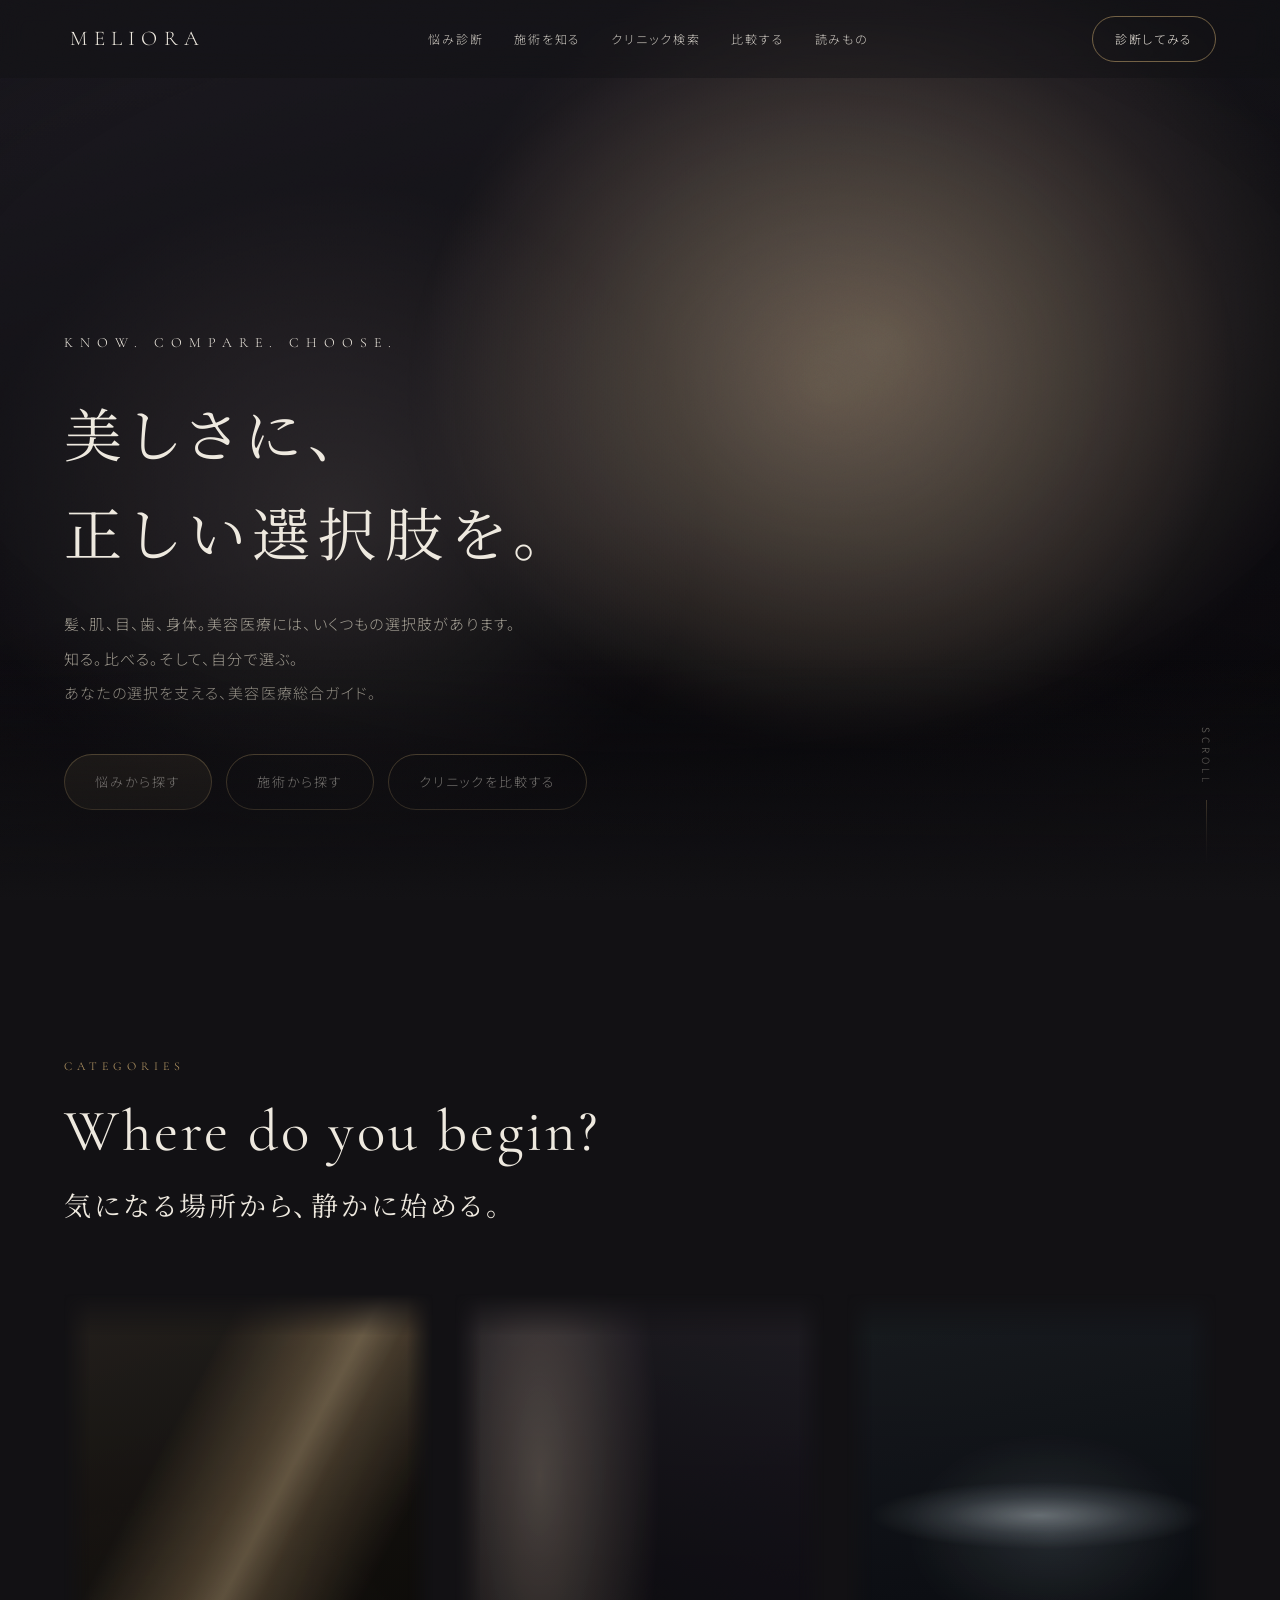
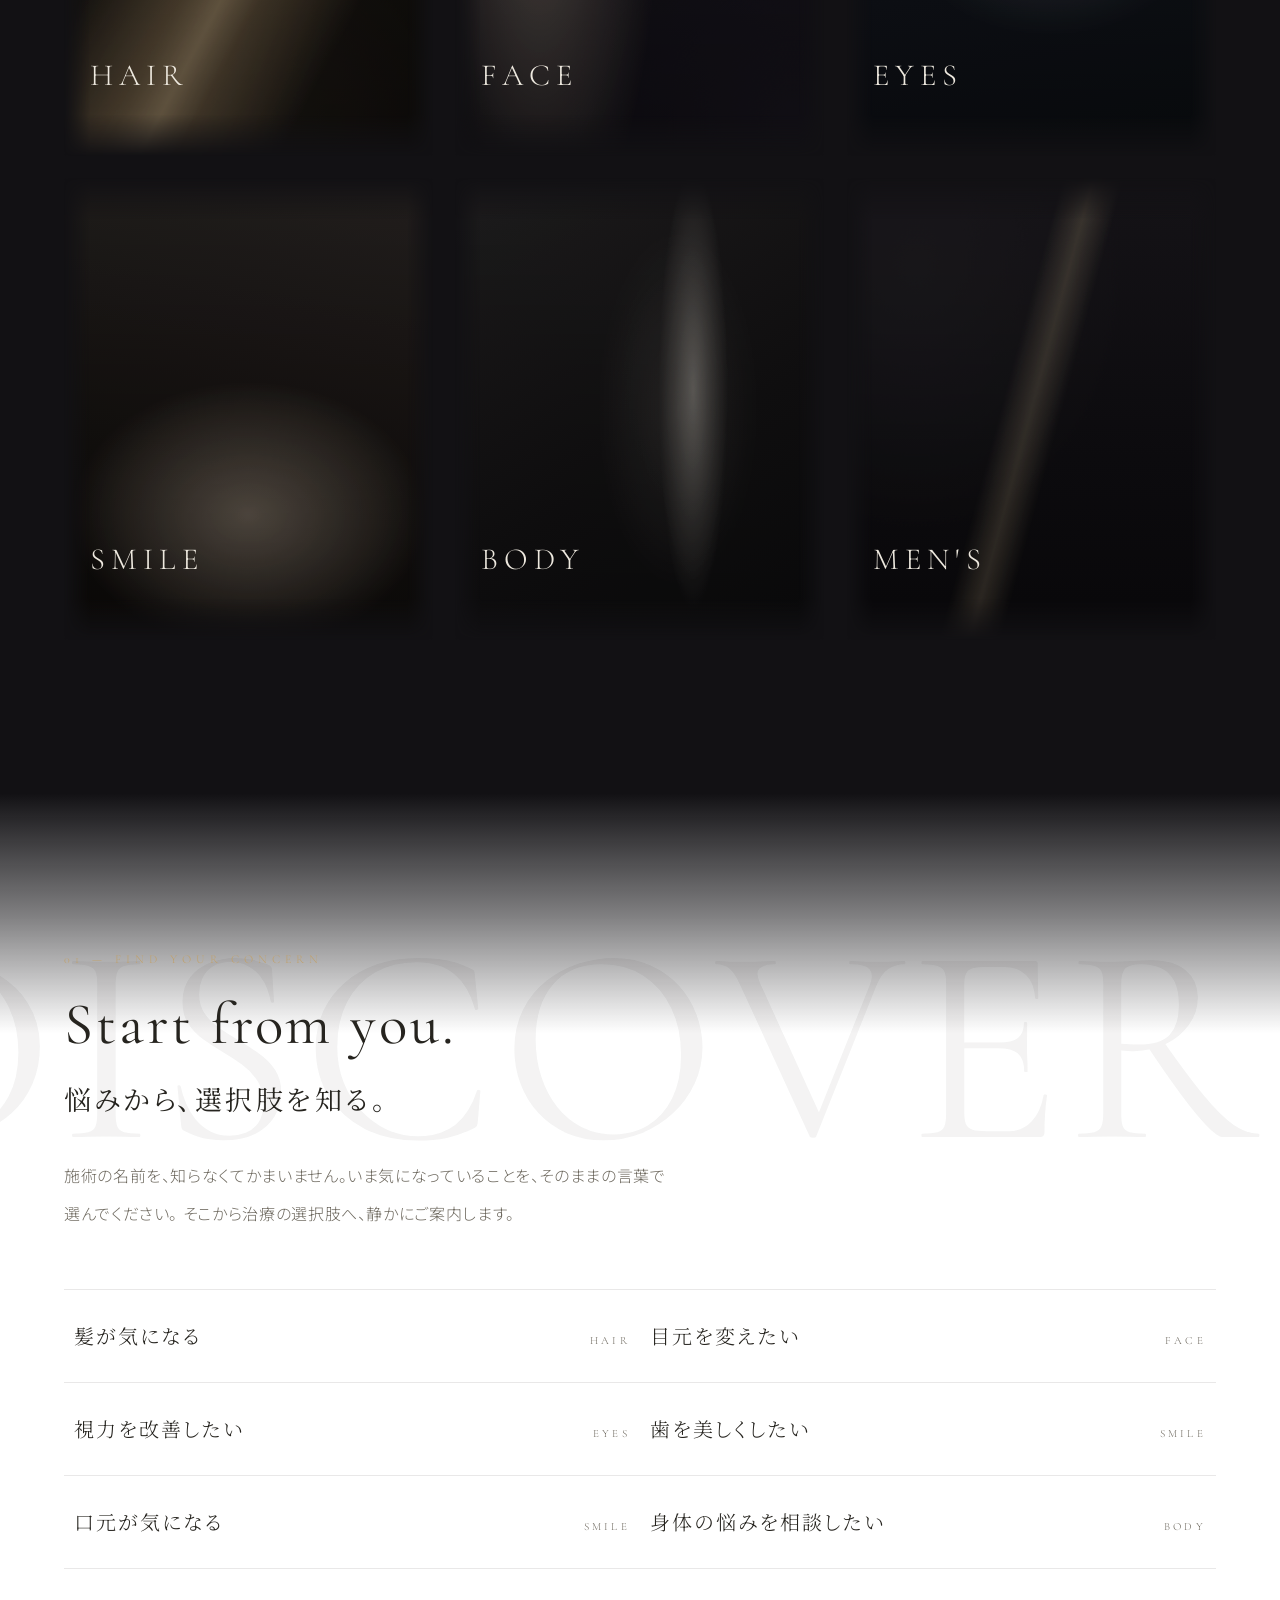
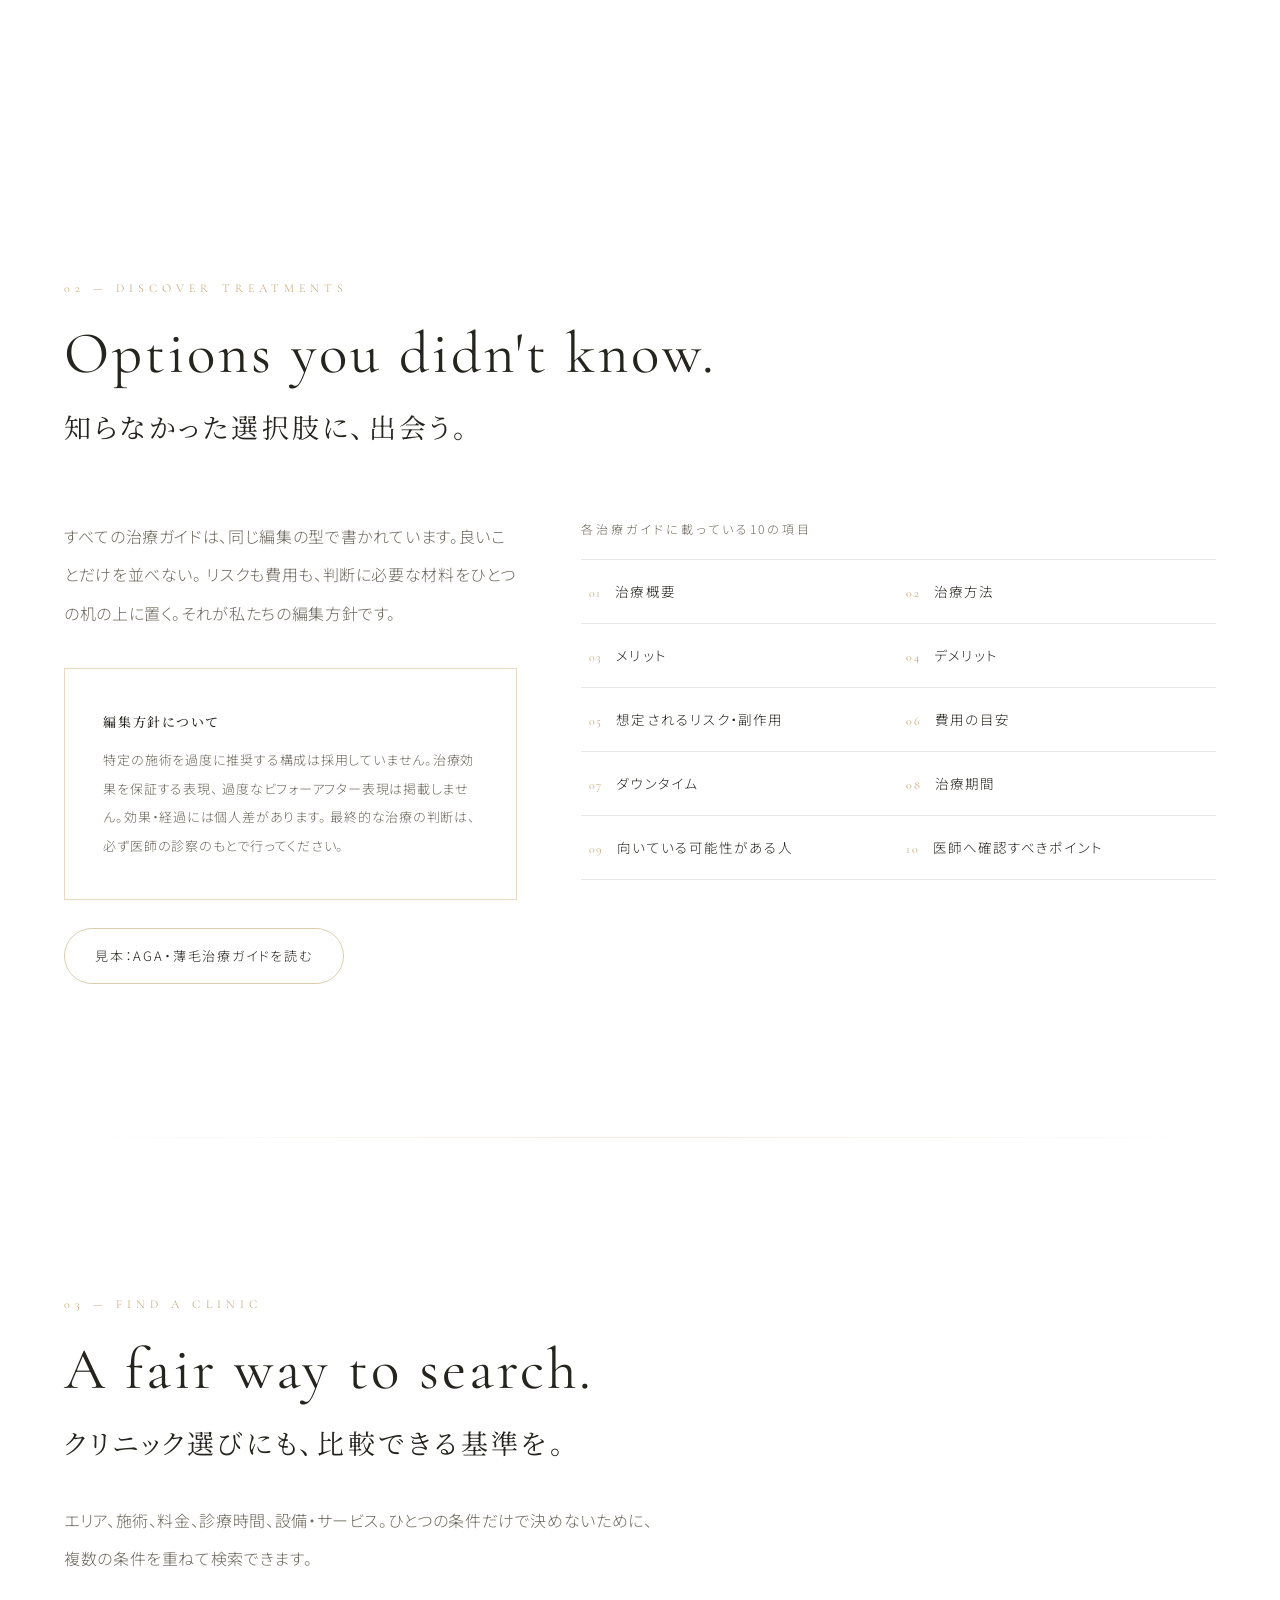
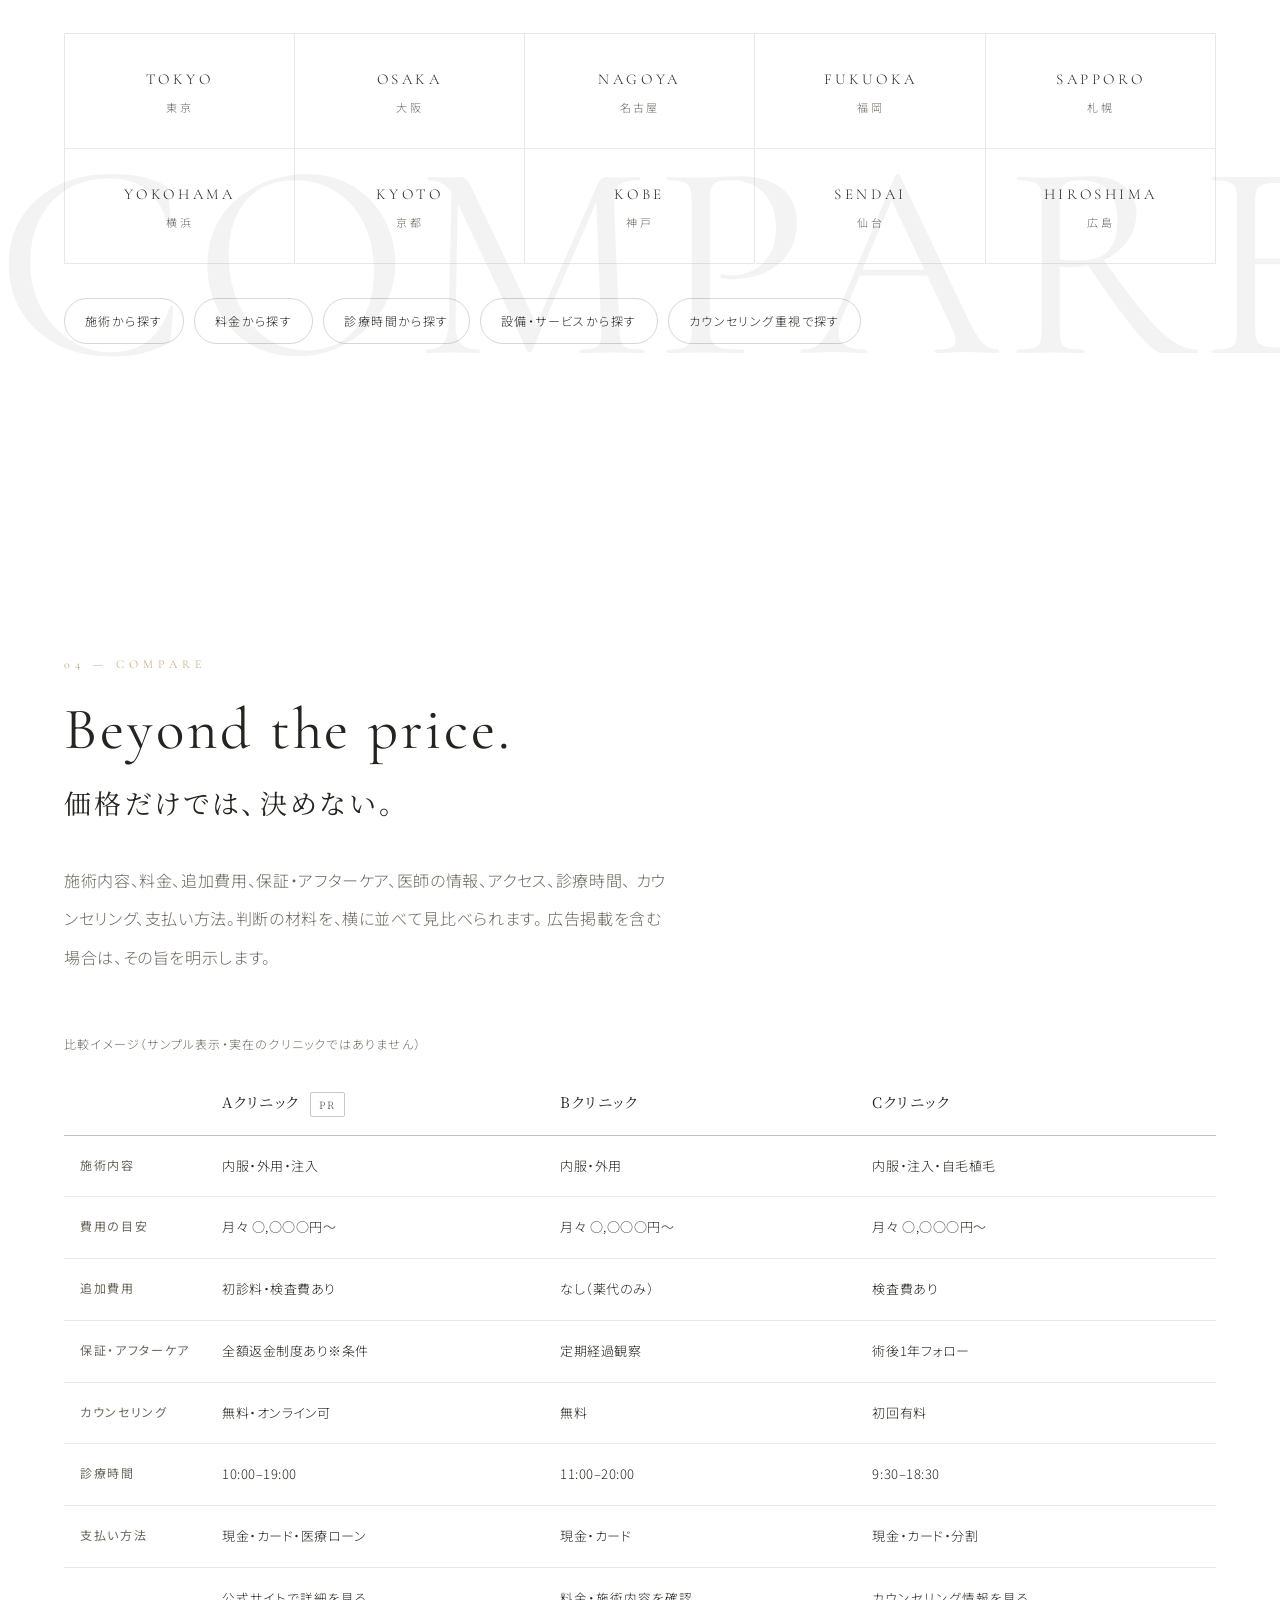
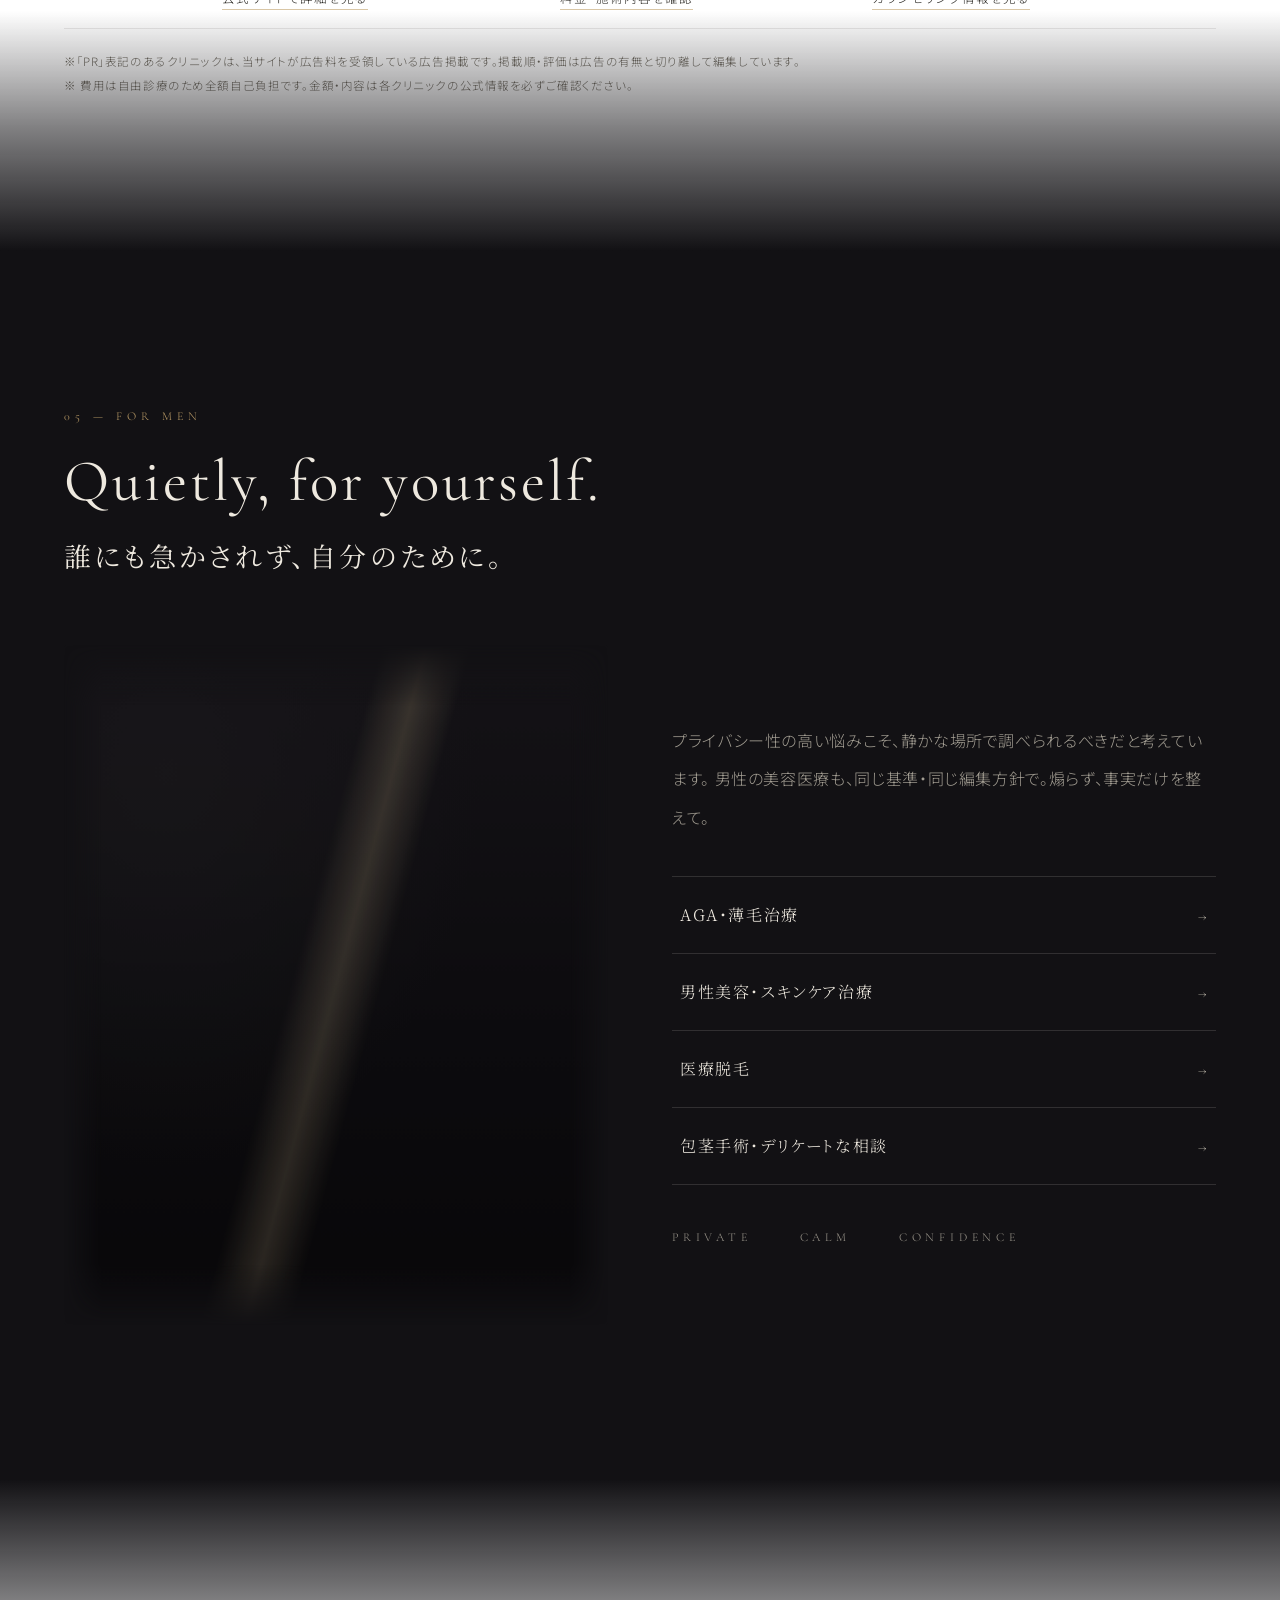
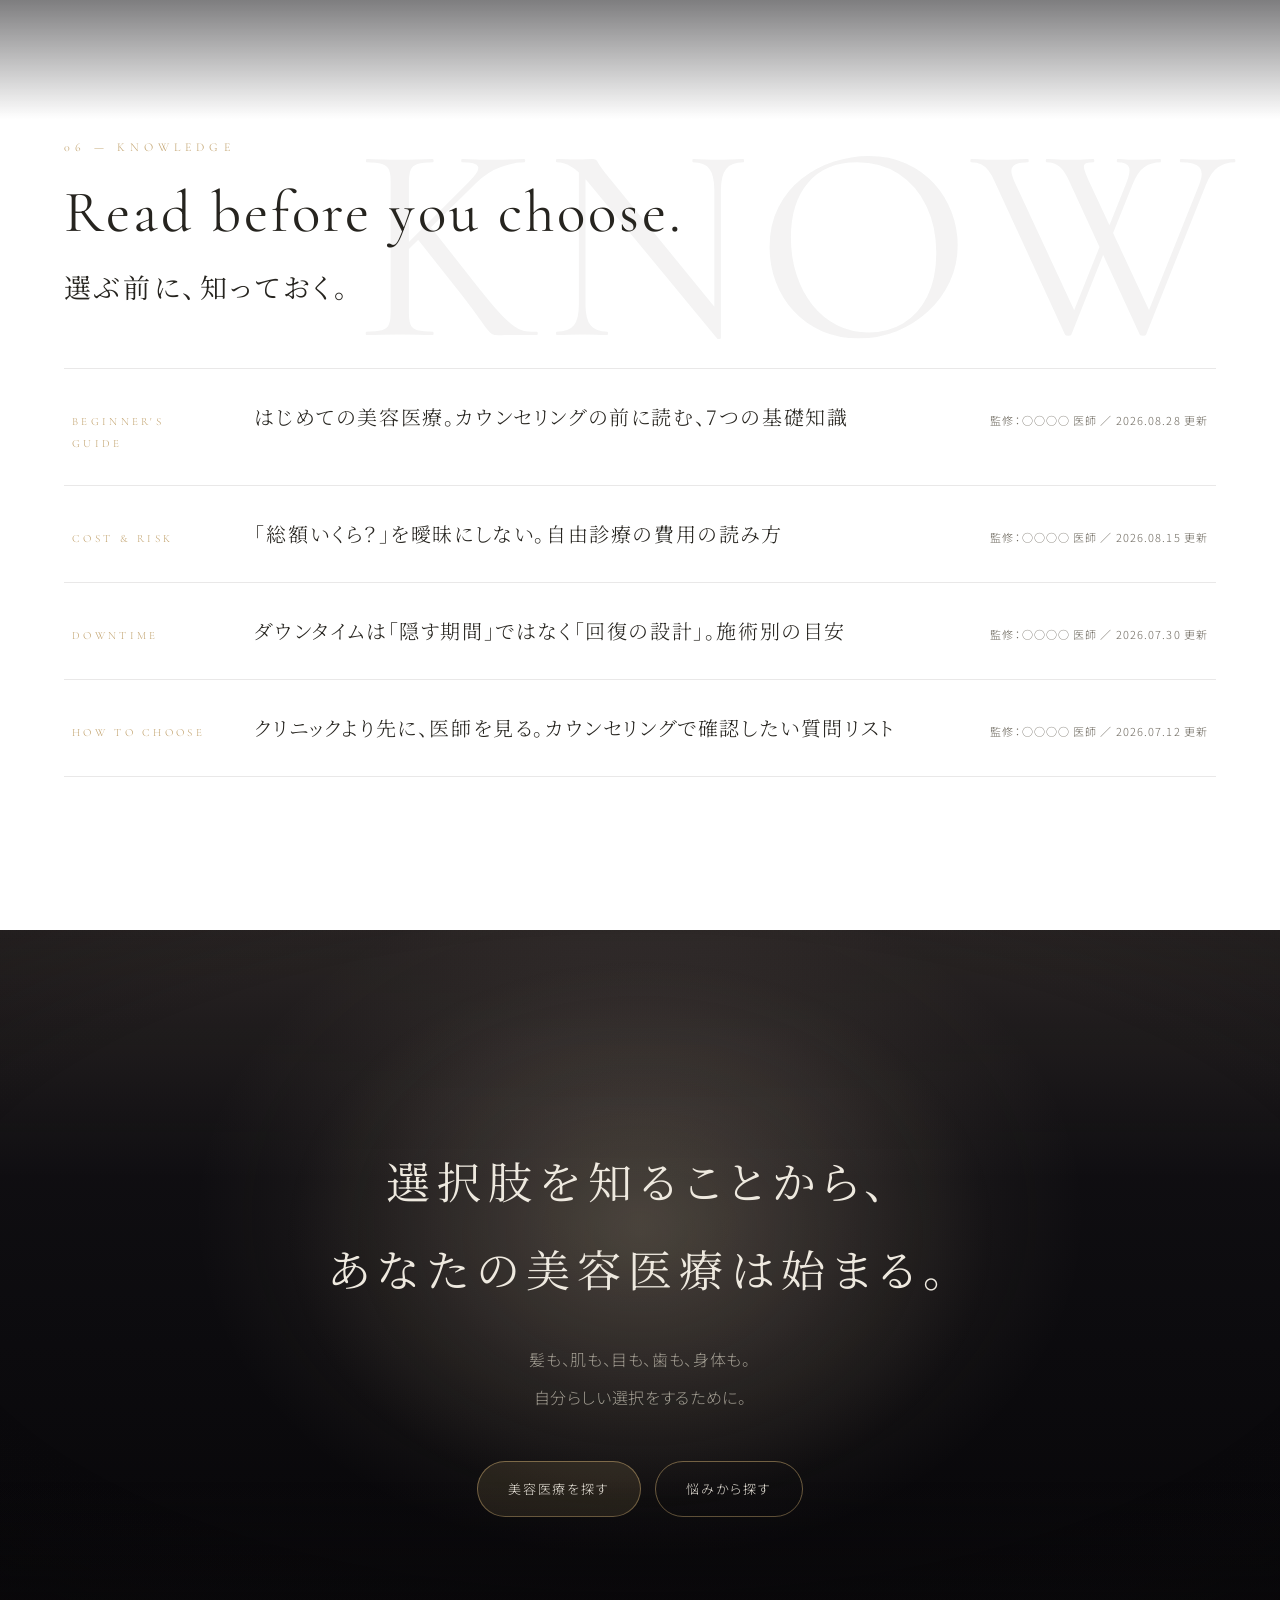
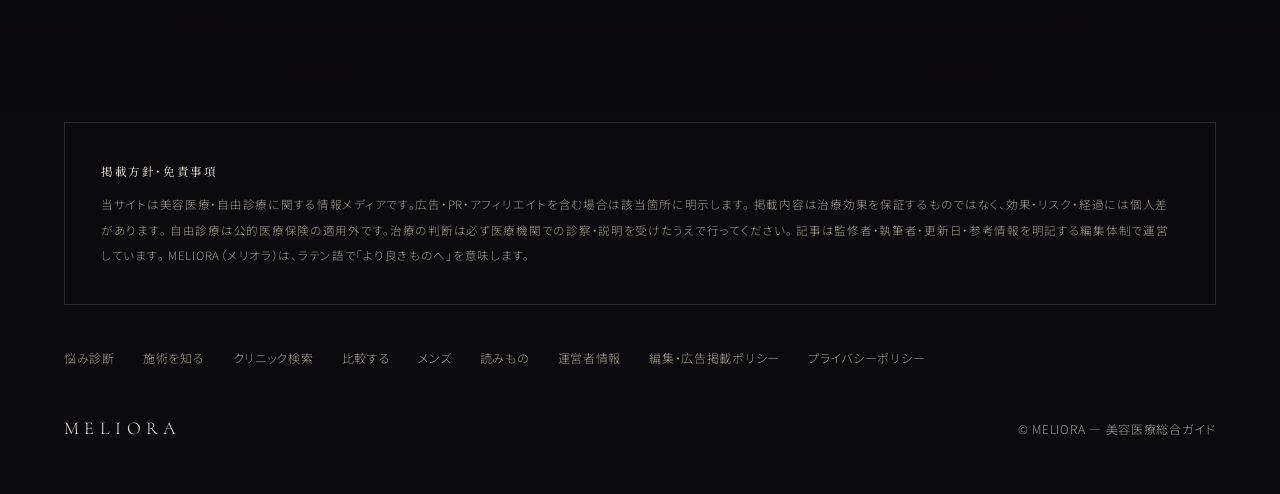
==== commit d364d279: "Phase 2: clinic search DB, AGA treatment guide LP, concern diagnosis - Rebrand ELIRA -> MELIORA per " ====
--- a/index.html
+++ b/index.html
@@ -18,363 +18,7 @@
 <script type="application/ld+json">
 {"@context":"https://schema.org","@type":"WebSite","name":"MELIORA","url":"https://example.com/","description":"美容医療の選択肢を知り、比べ、自分で選ぶための総合ガイド。","inLanguage":"ja","publisher":{"@type":"Organization","name":"MELIORA編集部"}}
 </script>
-<style>
-/* =========================================================
-   0. トークン
-   Black / Charcoal / Warm Ivory / Stone Gray / Champagne Gold
-   ========================================================= */
-:root{
-  --font-display:"Cormorant Garamond","Times New Roman",serif;
-  --font-serif:"Noto Serif JP","Hiragino Mincho ProN",serif;
-  --font-body:"Noto Sans JP","Hiragino Sans","Yu Gothic",sans-serif;
-
-  --ivory:#f2ede3;          /* Warm Ivory: ページ地（.bg-canvas 中心色と一致） */
-  --ivory-2:#ece6d9;
-  --ink:#26241f;            /* アイボリー地の文字 */
-  --ink-2:#6d685e;          /* Stone Gray 系 */
-  --dark:#121114;           /* Black / Charcoal */
-  --dark-2:#1a181c;
-  --moon:#eee9df;           /* 濃色地の文字 */
-  --moon-2:#a29d92;
-  --gold:#c0a06a;           /* Champagne Gold: 極少量 */
-  --gold-rgb:192,160,106;
-
-  --ease:cubic-bezier(.22,1,.36,1);
-  --dur:1100ms;
-  --stagger:80ms;
-  --radius:2px;
-  --max:1180px;
-  --gutter:clamp(20px,5vw,72px);
-}
-*{box-sizing:border-box;margin:0;padding:0}
-html{scroll-behavior:smooth;-webkit-text-size-adjust:100%;overflow-x:clip}
-body{
-  font-family:var(--font-body);font-weight:300;color:var(--ink);background:transparent;
-  line-height:2;letter-spacing:.04em;font-feature-settings:"palt";
-  overflow-x:hidden;
-}
-img{max-width:100%;height:auto;display:block}
-a{color:inherit;text-decoration:none}
-ul{list-style:none}
-::selection{background:rgba(var(--gold-rgb),.25)}
-
-/* =========================================================
-   処方A — ページ全体を1枚の連続背景（Warm Ivory基調）
-   ========================================================= */
-.bg-canvas{position:fixed;inset:0;z-index:-2;pointer-events:none;
-  background:
-    radial-gradient(120% 60% at 50% -10%, #f7f3ea 0%, rgba(247,243,234,0) 60%),
-    radial-gradient(90% 55% at 106% 40%, #ede6d7 0%, rgba(237,230,215,0) 58%),
-    radial-gradient(80% 55% at -6% 72%, #f0ebe0 0%, rgba(240,235,224,0) 60%),
-    linear-gradient(180deg, #f2ede3 0%, #eee8dc 48%, #f1ebdf 100%);
-}
-/* 処方B — SVGグレイン（フィルム粒子）でバンディング撹拌 */
-.bg-grain{position:fixed;inset:0;z-index:60;pointer-events:none;opacity:.042;mix-blend-mode:overlay;
-  background-image:url("data:image/svg+xml,%3Csvg xmlns='http://www.w3.org/2000/svg' width='200' height='200'%3E%3Cfilter id='n'%3E%3CfeTurbulence type='fractalNoise' baseFrequency='.85' numOctaves='3' stitchTiles='stitch'/%3E%3C/filter%3E%3Crect width='200' height='200' filter='url(%23n)'/%3E%3C/svg%3E");
-  background-size:200px 200px;}
-section{background:transparent;position:relative;padding:clamp(88px,12vw,168px) var(--gutter)}
-.inner{max-width:var(--max);margin:0 auto;position:relative}
-
-/* 処方C — 濃色セクションは ±240px・3ストップの移行帯で溶かす */
-.section-dark{color:var(--moon);isolation:isolate}
-.section-dark::before{content:"";position:absolute;inset:-240px 0;z-index:-1;
-  background:linear-gradient(180deg, rgba(18,17,20,0) 0%, rgba(18,17,20,.55) 120px, var(--dark) 240px, var(--dark) calc(100% - 240px), rgba(18,17,20,.55) calc(100% - 120px), rgba(18,17,20,0) 100%);}
-.section-dark--top::before{inset:0 0 -240px 0;
-  background:linear-gradient(180deg, var(--dark) 0%, var(--dark) calc(100% - 240px), rgba(18,17,20,.55) calc(100% - 120px), rgba(18,17,20,0) 100%);}
-.section-dark--bottom::before{inset:-240px 0 0 0;
-  background:linear-gradient(180deg, rgba(18,17,20,0) 0%, rgba(18,17,20,.55) 120px, var(--dark) 240px, var(--dark) 100%);}
-.hairline{height:1px;opacity:.55;margin:0 var(--gutter);
-  background:linear-gradient(90deg, transparent, rgba(var(--gold-rgb),.35), transparent)}
-
-/* =========================================================
-   処方D — ビジュアルの馴染ませ（共通グレード＋マスクフェード）
-   ここでは写真の代わりに「光と影」の抽象グラデーションを使用。
-   実写・映像差替時は同一クラスをそのまま適用すること。
-   ========================================================= */
-.vis{position:relative;isolation:isolate;overflow:hidden;border-radius:var(--radius);
-  -webkit-mask-image:linear-gradient(180deg,transparent,#000 9%,#000 91%,transparent),linear-gradient(90deg,transparent,#000 7%,#000 93%,transparent);
-  mask-image:linear-gradient(180deg,transparent,#000 9%,#000 91%,transparent),linear-gradient(90deg,transparent,#000 7%,#000 93%,transparent);
-  -webkit-mask-composite:source-in;mask-composite:intersect;}
-.vis>.vis-core{position:absolute;inset:0;transform:scale(1.04);
-  transition:transform 1600ms var(--ease);
-  filter:saturate(.9) contrast(1.03) brightness(1.02);}
-.vis::after{content:"";position:absolute;inset:0;pointer-events:none;mix-blend-mode:multiply;
-  background:linear-gradient(180deg, rgba(18,17,20,.06), rgba(18,17,20,.18))}
-a:hover .vis>.vis-core, .cat-card:hover .vis>.vis-core{transform:scale(1.06)} /* ホバー約2%のみ */
-
-/* 光と影の抽象ビジュアル（要差替: 実写映像/写真。VIDEO 01〜08 対応をコメントで明記） */
-.vis--hair .vis-core{background:
-  linear-gradient(118deg, rgba(201,164,110,0) 30%, rgba(201,164,110,.30) 46%, rgba(214,182,132,.44) 52%, rgba(201,164,110,.26) 58%, rgba(201,164,110,0) 74%),
-  radial-gradient(120% 80% at 20% 96%, #1f1b17 0%, rgba(31,27,23,0) 70%),
-  linear-gradient(160deg,#282420 0%,#161310 55%,#0e0c0a 100%)}
-.vis--face .vis-core{background:
-  radial-gradient(46% 120% at 24% 40%, rgba(224,200,172,.30) 0%, rgba(224,200,172,.10) 44%, rgba(224,200,172,0) 68%),
-  radial-gradient(90% 90% at 90% 92%, #15131a 0%, rgba(21,19,26,0) 70%),
-  linear-gradient(200deg,#232028 0%,#131116 60%,#0d0c10 100%)}
-.vis--eyes .vis-core{background:
-  radial-gradient(44% 7% at 52% 48%, rgba(216,228,234,.42) 0%, rgba(196,212,222,.16) 55%, rgba(196,212,222,0) 100%),
-  radial-gradient(60% 34% at 55% 52%, rgba(178,198,210,.15) 0%, rgba(178,198,210,0) 62%),
-  linear-gradient(170deg,#1b1f24 0%,#101318 60%,#0b0d10 100%)}
-.vis--smile .vis-core{background:
-  radial-gradient(70% 42% at 50% 72%, rgba(230,207,180,.32) 0%, rgba(230,207,180,.10) 46%, rgba(230,207,180,0) 66%),
-  linear-gradient(190deg,#272220 0%,#151210 62%,#0d0b0a 100%)}
-.vis--body .vis-core{background:
-  radial-gradient(9% 46% at 64% 46%, rgba(216,210,198,.34) 0%, rgba(210,203,190,.14) 55%, rgba(210,203,190,0) 100%),
-  radial-gradient(34% 60% at 60% 50%, rgba(210,203,190,.10) 0%, rgba(210,203,190,0) 62%),
-  linear-gradient(150deg,#211f20 0%,#131213 58%,#0c0c0d 100%)}
-.vis--men .vis-core{background:
-  linear-gradient(105deg, rgba(18,17,20,0) 44%, rgba(190,168,128,.22) 50%, rgba(18,17,20,0) 56%),
-  radial-gradient(80% 80% at 20% 20%, #1c1a1e 0%, rgba(28,26,30,0) 70%),
-  linear-gradient(180deg,#19171b 0%,#100f12 60%,#0c0b0d 100%)}
-.vis--clinic .vis-core{background:
-  linear-gradient(90deg, rgba(226,210,184,.2) 0%, rgba(226,210,184,0) 30%),
-  radial-gradient(70% 60% at 80% 30%, rgba(210,190,158,.18) 0%, rgba(210,190,158,0) 60%),
-  linear-gradient(175deg,#242019 0%,#141210 62%,#0e0d0b 100%)}
-
-/* =========================================================
-   処方E — モーション（ゆっくり像を結ぶ）
-   ========================================================= */
-@keyframes reveal{from{opacity:0;transform:translateY(26px) scale(.988);filter:blur(7px)}to{opacity:1;transform:none;filter:blur(0)}}
-.reveal{animation:reveal var(--dur) var(--ease) both;animation-play-state:paused}
-.reveal.is-in{animation-play-state:running}
-.stagger>*{animation:reveal var(--dur) var(--ease) both;animation-play-state:paused;animation-delay:calc(var(--i,0)*var(--stagger))}
-.stagger.is-in>*{animation-play-state:running}
-
-/* キー演出（1サイト1つ）: 「光がゆっくり差す」ライトドリフト
-   コンセプト「選ぶ＝暗がりの中から、自分の輪郭が静かに現れる」の翻訳 */
-@keyframes lightDrift{
-  0%{transform:translate3d(-6%, -3%, 0) scale(1)}
-  50%{transform:translate3d(5%, 3%, 0) scale(1.06)}
-  100%{transform:translate3d(-6%, -3%, 0) scale(1)}
-}
-.light-drift{animation:lightDrift 36s ease-in-out infinite;will-change:transform}
-@keyframes heroSettle{from{transform:scale(1.08)}to{transform:scale(1.02)}}
-.hero-settle{animation:heroSettle 3200ms var(--ease) both}
-
-/* 検証用QAモード（?qa=1）: モーションを即完了させて全要素を表示 */
-.is-qa .reveal,.is-qa .stagger>*{animation:none!important;opacity:1!important;transform:none!important;filter:none!important}
-.is-qa #loading{display:none}
-.is-qa .light-drift,.is-qa .hero-settle{animation:none!important}
-.is-qa .hero{min-height:860px}
-.is-qa .final{min-height:760px}
-@media (prefers-reduced-motion:reduce){
-  .reveal,.stagger>*{animation:none!important;opacity:1!important;transform:none!important;filter:none!important}
-  .light-drift,.hero-settle{animation:none!important}
-  .js-parallax{transform:none!important}
-  html{scroll-behavior:auto}
-  #loading{display:none}
-}
-
-/* =========================================================
-   1. ローディング — 暗幕にブランド名と金の水平線（1.2秒以内に開幕）
-   ========================================================= */
-#loading{position:fixed;inset:0;z-index:100;background:var(--dark);display:grid;place-items:center;
-  transition:opacity 800ms var(--ease),visibility 0s 800ms}
-#loading.is-done{opacity:0;visibility:hidden}
-#loading .word{font-family:var(--font-display);font-size:clamp(26px,4.4vw,52px);letter-spacing:.34em;color:var(--moon);display:flex;overflow:hidden;padding-left:.34em}
-#loading .word span{display:inline-block;transform:translateY(120%);animation:rise 900ms var(--ease) forwards;animation-delay:calc(var(--i)*55ms)}
-@keyframes rise{to{transform:none}}
-#loading .line{width:min(48vw,320px);height:1px;margin-top:26px;transform:scaleX(0);
-  background:linear-gradient(90deg,transparent,rgba(var(--gold-rgb),.8),transparent);
-  animation:lineGrow 900ms var(--ease) 300ms forwards}
-@keyframes lineGrow{to{transform:scaleX(1)}}
-
-/* =========================================================
-   2. ヘッダー（backdrop-filter はここ1箇所のみ）
-   ========================================================= */
-.header{position:fixed;top:0;left:0;right:0;z-index:50;display:flex;align-items:center;justify-content:space-between;
-  padding:16px var(--gutter);backdrop-filter:blur(12px);-webkit-backdrop-filter:blur(12px);
-  background:rgba(18,17,20,.42);color:var(--moon);
-  transition:background 800ms var(--ease)}
-.header.on-light{background:rgba(242,237,227,.6);color:var(--ink)}
-.header .logo{font-family:var(--font-display);font-size:21px;letter-spacing:.3em;padding-left:.3em}
-.nav{display:flex;gap:30px;font-size:12px;letter-spacing:.16em}
-.nav a{position:relative;padding:4px 0;opacity:.85}
-.nav a::after{content:"";position:absolute;left:0;bottom:0;height:1px;width:100%;background:currentColor;transform:scaleX(0);transform-origin:right;transition:transform 600ms var(--ease)}
-.nav a:hover::after{transform:scaleX(1);transform-origin:left}
-.btn{display:inline-flex;align-items:center;justify-content:center;gap:10px;padding:14px 30px;border:1px solid rgba(var(--gold-rgb),.55);border-radius:999px;
-  font-size:13px;letter-spacing:.14em;color:inherit;
-  transition:background 700ms var(--ease),color 700ms var(--ease),border-color 700ms var(--ease)}
-.btn:hover{background:var(--gold);border-color:var(--gold);color:#171410}
-.btn--solid{background:rgba(var(--gold-rgb),.14)}
-.header .btn{padding:10px 22px;font-size:12px}
-@media (max-width:900px){.nav{display:none}}
-
-/* =========================================================
-   3. 見出し — 欧文ディスプレイ × 和文明朝の2層
-   ========================================================= */
-.h-display{font-family:var(--font-display);font-weight:400;line-height:1.02;letter-spacing:.04em;font-size:clamp(46px,8.4vw,124px)}
-.h2{font-family:var(--font-display);font-weight:400;font-size:clamp(34px,4.6vw,64px);line-height:1.08;letter-spacing:.05em}
-.h-ja{font-family:var(--font-serif);font-weight:400;font-size:clamp(19px,2.3vw,27px);line-height:1.9;letter-spacing:.12em;margin-top:16px}
-.kicker{font-family:var(--font-display);font-size:12px;letter-spacing:.42em;color:var(--gold);margin-bottom:22px;text-transform:uppercase}
-.lead{font-size:clamp(14px,1.35vw,16px);line-height:2.4;max-width:38em;color:var(--ink-2)}
-.section-dark .lead{color:var(--moon-2)}
-.bgword{position:absolute;z-index:-1;font-family:var(--font-display);font-weight:400;line-height:1;
-  font-size:clamp(120px,22vw,340px);letter-spacing:.02em;opacity:.05;pointer-events:none;user-select:none;white-space:nowrap}
-@media (max-width:767px){.bgword{display:none}}
-
-/* =========================================================
-   4. HERO — シネマティック（キー演出の在り処）
-   ========================================================= */
-.hero{min-height:100svh;display:grid;align-content:end;padding-bottom:clamp(72px,10vh,120px);overflow:clip}
-.hero-visual{position:absolute;inset:0;z-index:-1;overflow:hidden}
-/* 要差替: VIDEO 01（男女の静かなポートレート/24fps/slow dolly）。
-   <video autoplay muted loop playsinline poster="..."> を .hero-film に置き、
-   filter・vignette はそのまま適用する */
-.hero-film{position:absolute;inset:-8%;filter:saturate(.9) contrast(1.05) brightness(.98);
-  background:
-    radial-gradient(52% 66% at 66% 40%, rgba(214,186,150,.30) 0%, rgba(214,186,150,0) 58%),
-    radial-gradient(40% 52% at 30% 56%, rgba(180,168,158,.16) 0%, rgba(180,168,158,0) 60%),
-    radial-gradient(120% 100% at 50% 118%, #060608 12%, rgba(6,6,8,0) 62%),
-    linear-gradient(165deg, #232028 0%, #17151a 46%, #0d0c0f 100%);}
-.hero-vignette{position:absolute;inset:0;background:radial-gradient(120% 90% at 50% 42%, rgba(6,6,8,0) 46%, rgba(6,6,8,.55) 100%)}
-.hero .inner{width:100%}
-.hero-copy h1{font-family:var(--font-serif);font-weight:400;color:var(--moon);
-  font-size:clamp(30px,4.8vw,58px);line-height:1.7;letter-spacing:.14em}
-.hero-en{font-family:var(--font-display);color:var(--moon);opacity:.6;font-size:clamp(12px,1.2vw,14px);letter-spacing:.5em;margin-bottom:26px;text-transform:uppercase}
-.hero-sub{margin-top:26px;color:var(--moon-2);font-size:clamp(13px,1.3vw,15px);line-height:2.3;letter-spacing:.08em}
-@media (max-width:600px){.hero-sub br{display:none}.hero-sub{max-width:34em}}
-.hero-cta{display:flex;flex-wrap:wrap;gap:14px;margin-top:44px;color:var(--moon)}
-.hero-scroll{position:absolute;right:var(--gutter);bottom:36px;display:flex;align-items:center;gap:14px;
-  color:var(--moon-2);font-size:10px;letter-spacing:.4em;writing-mode:vertical-rl}
-.hero-scroll::after{content:"";width:1px;height:64px;background:linear-gradient(180deg,rgba(var(--gold-rgb),.7),transparent)}
-
-/* =========================================================
-   5. カテゴリー — 人物の一部を切り取るシネマティックカード
-   ========================================================= */
-.cat-grid{display:grid;gap:clamp(14px,1.8vw,22px);grid-template-columns:repeat(3,1fr);margin-top:64px}
-@media (max-width:1023px){.cat-grid{grid-template-columns:repeat(2,1fr)}}
-@media (max-width:600px){.cat-grid{grid-template-columns:1fr}}
-.cat-card{position:relative;display:block;aspect-ratio:4/5;color:var(--moon)}
-@media (max-width:600px){.cat-card{aspect-ratio:16/10}}
-.cat-card .vis{position:absolute;inset:0}
-.cat-card .cat-label{position:absolute;left:26px;bottom:24px;z-index:1;
-  transform:translateY(6px);transition:transform 900ms var(--ease)}
-.cat-card:hover .cat-label{transform:none}
-.cat-label .en{font-family:var(--font-display);font-size:clamp(24px,2.4vw,32px);letter-spacing:.2em}
-.cat-label .ja{display:block;font-size:11.5px;letter-spacing:.14em;color:var(--moon-2);margin-top:8px;
-  opacity:0;transform:translateY(8px);transition:opacity 900ms var(--ease),transform 900ms var(--ease)}
-.cat-card:hover .cat-label .ja{opacity:1;transform:none}
-.cat-card .cat-line{position:absolute;left:26px;bottom:14px;height:1px;width:34px;background:rgba(var(--gold-rgb),.7);
-  transform:scaleX(0);transform-origin:left;transition:transform 900ms var(--ease)}
-.cat-card:hover .cat-line{transform:scaleX(1)}
-
-/* =========================================================
-   6. 悩みから探す（Warm Ivoryゾーン）
-   ========================================================= */
-.concern-list{display:grid;grid-template-columns:repeat(2,1fr);gap:0;margin-top:56px;border-top:1px solid rgba(38,36,31,.1)}
-@media (max-width:767px){.concern-list{grid-template-columns:1fr}}
-.concern-list a{display:flex;align-items:baseline;justify-content:space-between;gap:16px;
-  padding:26px 10px;border-bottom:1px solid rgba(38,36,31,.1);
-  font-family:var(--font-serif);font-size:clamp(16px,1.7vw,20px);letter-spacing:.1em;
-  transition:padding 700ms var(--ease),color 700ms var(--ease)}
-.concern-list a:hover{padding-left:20px;color:#8a6f3e}
-.concern-list a .tag{font-family:var(--font-display);font-size:11px;letter-spacing:.3em;color:var(--ink-2);white-space:nowrap}
-
-/* =========================================================
-   7. 治療ガイド（編集方針）
-   ========================================================= */
-.guide-grid{display:grid;grid-template-columns:5fr 7fr;gap:clamp(32px,5vw,80px);margin-top:64px;align-items:start}
-@media (max-width:900px){.guide-grid{grid-template-columns:1fr}}
-.guide-items{display:grid;grid-template-columns:repeat(2,1fr);gap:0;border-top:1px solid rgba(38,36,31,.1);counter-reset:gi}
-.guide-items li{counter-increment:gi;padding:18px 8px;border-bottom:1px solid rgba(38,36,31,.1);
-  font-size:13.5px;letter-spacing:.08em;display:flex;gap:14px;align-items:baseline}
-.guide-items li::before{content:counter(gi,decimal-leading-zero);font-family:var(--font-display);font-size:12px;color:var(--gold);letter-spacing:.1em}
-@media (max-width:600px){.guide-items{grid-template-columns:1fr}}
-.note-frame{border:1px solid rgba(var(--gold-rgb),.4);padding:clamp(24px,3vw,40px);font-size:13px;line-height:2.2;color:var(--ink-2);letter-spacing:.06em}
-.note-frame strong{font-weight:500;color:var(--ink);display:block;margin-bottom:10px;font-family:var(--font-serif);letter-spacing:.12em}
-
-/* =========================================================
-   8. クリニック検索
-   ========================================================= */
-.area-grid{display:grid;grid-template-columns:repeat(5,1fr);margin-top:56px;border-top:1px solid rgba(38,36,31,.1);border-left:1px solid rgba(38,36,31,.1)}
-@media (max-width:767px){.area-grid{grid-template-columns:repeat(2,1fr)}}
-.area-grid a{display:grid;place-items:center;gap:2px;padding:30px 8px;
-  border-right:1px solid rgba(38,36,31,.1);border-bottom:1px solid rgba(38,36,31,.1);
-  transition:background 700ms var(--ease)}
-.area-grid a:hover{background:rgba(var(--gold-rgb),.08)}
-.area-grid .en{font-family:var(--font-display);font-size:15px;letter-spacing:.24em}
-.area-grid .ja{font-size:11px;letter-spacing:.2em;color:var(--ink-2)}
-.filter-row{display:flex;flex-wrap:wrap;gap:10px;margin-top:34px}
-.chip{font-size:12px;letter-spacing:.12em;padding:10px 20px;border:1px solid rgba(38,36,31,.18);border-radius:999px;
-  transition:border-color 600ms var(--ease),color 600ms var(--ease)}
-.chip:hover{border-color:var(--gold);color:#8a6f3e}
-
-/* =========================================================
-   9. 比較テーブル
-   ========================================================= */
-.cmp-wrap{margin-top:56px;overflow-x:auto;-webkit-overflow-scrolling:touch}
-.cmp{width:100%;min-width:760px;border-collapse:collapse;font-size:13px;letter-spacing:.04em}
-.cmp th,.cmp td{padding:18px 16px;text-align:left;vertical-align:top;border-bottom:1px solid rgba(38,36,31,.1);line-height:1.9}
-.cmp thead th{font-family:var(--font-serif);font-weight:400;font-size:14.5px;letter-spacing:.1em;border-bottom:1px solid rgba(38,36,31,.28)}
-.cmp tbody th{font-weight:400;color:var(--ink-2);font-size:12px;letter-spacing:.14em;white-space:nowrap;width:9em}
-.pr-badge{display:inline-block;font-size:10px;letter-spacing:.2em;color:var(--ink-2);border:1px solid rgba(38,36,31,.25);
-  border-radius:2px;padding:2px 8px;margin-left:10px;vertical-align:middle}
-.cmp .link{border-bottom:1px solid rgba(var(--gold-rgb),.6);padding-bottom:2px;font-size:12.5px;letter-spacing:.08em;transition:color 600ms var(--ease)}
-.cmp .link:hover{color:#8a6f3e}
-.cmp-note{font-size:11.5px;color:var(--ink-2);margin-top:20px;line-height:2.1;letter-spacing:.05em}
-
-/* =========================================================
-   10. FOR MEN（濃色バンド）
-   ========================================================= */
-.men-grid{display:grid;grid-template-columns:1fr 1fr;gap:clamp(32px,5vw,80px);margin-top:64px;align-items:center}
-@media (max-width:900px){.men-grid{grid-template-columns:1fr}}
-.men-visual{aspect-ratio:4/5;position:relative}
-@media (max-width:900px){.men-visual{aspect-ratio:16/10}}
-.men-list{border-top:1px solid rgba(238,233,223,.14)}
-.men-list a{display:flex;justify-content:space-between;align-items:baseline;gap:16px;padding:22px 8px;
-  border-bottom:1px solid rgba(238,233,223,.14);font-family:var(--font-serif);font-size:16px;letter-spacing:.1em;
-  transition:padding 700ms var(--ease),color 700ms var(--ease)}
-.men-list a:hover{padding-left:18px;color:var(--gold)}
-.men-list .arrow{font-family:var(--font-display);font-size:13px;color:var(--moon-2)}
-.men-words{display:flex;gap:clamp(20px,4vw,48px);margin-top:40px;font-family:var(--font-display);
-  font-size:12px;letter-spacing:.4em;color:var(--moon-2)}
-
-/* =========================================================
-   11. KNOWLEDGE — マガジン
-   ========================================================= */
-.mag-list{margin-top:56px;border-top:1px solid rgba(38,36,31,.1)}
-.mag-list article{border-bottom:1px solid rgba(38,36,31,.1)}
-.mag-list a{display:grid;grid-template-columns:9em 1fr auto;gap:clamp(16px,3vw,48px);align-items:baseline;
-  padding:30px 8px;transition:background 700ms var(--ease)}
-.mag-list a:hover{background:rgba(var(--gold-rgb),.06)}
-@media (max-width:767px){.mag-list a{grid-template-columns:1fr;gap:8px}}
-.mag-cat{font-family:var(--font-display);font-size:11px;letter-spacing:.3em;color:var(--gold);text-transform:uppercase}
-.mag-title{font-family:var(--font-serif);font-size:clamp(16px,1.8vw,20px);letter-spacing:.08em;line-height:1.8}
-.mag-meta{font-size:11px;color:var(--ink-2);letter-spacing:.1em;white-space:nowrap}
-
-/* =========================================================
-   12. 最終CTA・フッター
-   ========================================================= */
-.final{min-height:88svh;display:grid;place-items:center;text-align:center;overflow:clip}
-.final-visual{position:absolute;inset:0;z-index:-1;overflow:hidden}
-/* 要差替: VIDEO 08（男女が都市へ歩き出す後ろ姿・カメラは後方へ引く） */
-.final-film{position:absolute;inset:-8%;filter:saturate(.88) contrast(1.05) brightness(.96);
-  background:
-    linear-gradient(180deg, rgba(214,186,150,.14) 0%, rgba(214,186,150,0) 34%),
-    radial-gradient(50% 62% at 50% 38%, rgba(196,178,152,.20) 0%, rgba(196,178,152,0) 60%),
-    linear-gradient(180deg,#1b191d 0%,#121114 52%,#0b0a0c 100%);}
-.final h2{font-family:var(--font-serif);font-weight:400;color:var(--moon);
-  font-size:clamp(24px,3.6vw,44px);line-height:2;letter-spacing:.16em}
-.final .lead{margin:28px auto 0;color:var(--moon-2)}
-.footer{position:relative;isolation:isolate;color:var(--moon-2);padding:0 var(--gutter) 48px;font-size:12px;letter-spacing:.06em}
-.footer::before{content:"";position:absolute;inset:-240px 0 0 0;z-index:-1;
-  background:linear-gradient(180deg, rgba(11,10,12,0) 0%, rgba(11,10,12,.55) 120px, #0b0a0c 240px, #0b0a0c 100%)}
-.footer-inner{max-width:var(--max);margin:0 auto;display:grid;gap:40px}
-.footer-policy{border:1px solid rgba(238,233,223,.14);padding:clamp(22px,3vw,36px);line-height:2.2;font-size:11.5px}
-.footer-policy strong{display:block;color:var(--moon);font-weight:400;font-family:var(--font-serif);letter-spacing:.14em;margin-bottom:8px}
-.footer-nav{display:flex;flex-wrap:wrap;gap:14px 28px}
-.footer-nav a{transition:color 600ms var(--ease)}
-.footer-nav a:hover{color:var(--gold)}
-.footer-base{display:flex;flex-wrap:wrap;gap:16px;justify-content:space-between;align-items:baseline}
-.footer-logo{font-family:var(--font-display);font-size:18px;letter-spacing:.3em;color:var(--moon)}
-
-.cta-fixed{display:none}
-@media (max-width:767px){
-  .cta-fixed{display:flex;position:fixed;left:16px;right:16px;bottom:16px;z-index:40;gap:10px}
-  .cta-fixed .btn{flex:1;background:rgba(18,17,20,.9);color:var(--moon);border-color:rgba(var(--gold-rgb),.5)}
-}
-</style>
+<link rel="stylesheet" href="assets/style.css">
 </head>
 <body>
 <div class="bg-canvas" aria-hidden="true"></div>
@@ -392,13 +36,13 @@
 <header class="header js-header">
   <a class="logo" href="#top">MELIORA</a>
   <nav class="nav" aria-label="メイン">
-    <a href="#concern">悩みから探す</a>
-    <a href="#treatments">施術を知る</a>
-    <a href="#clinic">クリニック検索</a>
+    <a href="shindan.html">悩み診断</a>
+    <a href="treatment-aga.html">施術を知る</a>
+    <a href="search.html">クリニック検索</a>
     <a href="#compare">比較する</a>
     <a href="#knowledge">読みもの</a>
   </nav>
-  <a class="btn" href="#concern">探しはじめる</a>
+  <a class="btn" href="shindan.html">診断してみる</a>
 </header>
 
 <main id="top">
@@ -421,9 +65,9 @@
         あなたの選択を支える、美容医療総合ガイド。
       </p>
       <div class="hero-cta stagger">
-        <a class="btn btn--solid" style="--i:0" href="#concern">悩みから探す</a>
-        <a class="btn" style="--i:1" href="#treatments">施術から探す</a>
-        <a class="btn" style="--i:2" href="#compare">クリニックを比較する</a>
+        <a class="btn btn--solid" style="--i:0" href="shindan.html">悩みから探す</a>
+        <a class="btn" style="--i:1" href="treatment-aga.html">施術から探す</a>
+        <a class="btn" style="--i:2" href="search.html">クリニックを比較する</a>
       </div>
     </div>
   </div>
@@ -438,36 +82,36 @@
     <p class="h-ja reveal">気になる場所から、静かに始める。</p>
     <div class="cat-grid stagger">
       <!-- 要差替: VIDEO 02 自然光が髪を横切るマクロ映像 -->
-      <a class="cat-card" style="--i:0" href="#concern">
+      <a class="cat-card" style="--i:0" href="search.html?cat=aga">
         <div class="vis vis--hair" aria-hidden="true"><div class="vis-core"></div></div>
         <span class="cat-label"><span class="en">HAIR</span><span class="ja">薄毛・AGA・FAGA・育毛</span></span>
         <span class="cat-line" aria-hidden="true"></span>
       </a>
       <!-- 要差替: VIDEO 04 横顔・フェイスライン・肌を柔らかな光で -->
-      <a class="cat-card" style="--i:1" href="#concern">
+      <a class="cat-card" style="--i:1" href="search.html?cat=seikei">
         <div class="vis vis--face" aria-hidden="true"><div class="vis-core"></div></div>
         <span class="cat-label"><span class="en">FACE</span><span class="ja">二重・鼻・輪郭・リフトアップ・肌治療</span></span>
         <span class="cat-line" aria-hidden="true"></span>
       </a>
       <!-- 要差替: VIDEO 03 目元と光の反射を抽象的に -->
-      <a class="cat-card" style="--i:2" href="#concern">
+      <a class="cat-card" style="--i:2" href="search.html?cat=icl">
         <div class="vis vis--eyes" aria-hidden="true"><div class="vis-core"></div></div>
         <span class="cat-label"><span class="en">EYES</span><span class="ja">ICL・視力矯正</span></span>
         <span class="cat-line" aria-hidden="true"></span>
       </a>
       <!-- 要差替: VIDEO 05 自然な笑顔と口元を上品に -->
-      <a class="cat-card" style="--i:3" href="#concern">
+      <a class="cat-card" style="--i:3" href="search.html?cat=implant,veneer">
         <div class="vis vis--smile" aria-hidden="true"><div class="vis-core"></div></div>
         <span class="cat-label"><span class="en">SMILE</span><span class="ja">インプラント・ラミネートベニア・審美歯科</span></span>
         <span class="cat-line" aria-hidden="true"></span>
       </a>
-      <a class="cat-card" style="--i:4" href="#concern">
+      <a class="cat-card" style="--i:4" href="search.html?cat=datsumo,diet">
         <div class="vis vis--body" aria-hidden="true"><div class="vis-core"></div></div>
         <span class="cat-label"><span class="en">BODY</span><span class="ja">医療脱毛・医療ダイエット・痩身</span></span>
         <span class="cat-line" aria-hidden="true"></span>
       </a>
       <!-- 要差替: VIDEO 06 男性のシルエットを建築的な光で -->
-      <a class="cat-card" style="--i:5" href="#formen">
+      <a class="cat-card" style="--i:5" href="search.html?cat=mens">
         <div class="vis vis--men" aria-hidden="true"><div class="vis-core"></div></div>
         <span class="cat-label"><span class="en">MEN'S</span><span class="ja">AGA・包茎手術・男性医療</span></span>
         <span class="cat-line" aria-hidden="true"></span>
@@ -488,12 +132,12 @@
       そこから治療の選択肢へ、静かにご案内します。
     </p>
     <nav class="concern-list stagger" aria-label="悩みから探す">
-      <a style="--i:0" href="#treatments">髪が気になる<span class="tag">HAIR</span></a>
-      <a style="--i:1" href="#treatments">目元を変えたい<span class="tag">FACE</span></a>
-      <a style="--i:2" href="#treatments">視力を改善したい<span class="tag">EYES</span></a>
-      <a style="--i:3" href="#treatments">歯を美しくしたい<span class="tag">SMILE</span></a>
-      <a style="--i:4" href="#treatments">口元が気になる<span class="tag">SMILE</span></a>
-      <a style="--i:5" href="#treatments">身体の悩みを相談したい<span class="tag">BODY</span></a>
+      <a style="--i:0" href="shindan.html">髪が気になる<span class="tag">HAIR</span></a>
+      <a style="--i:1" href="shindan.html">目元を変えたい<span class="tag">FACE</span></a>
+      <a style="--i:2" href="shindan.html">視力を改善したい<span class="tag">EYES</span></a>
+      <a style="--i:3" href="shindan.html">歯を美しくしたい<span class="tag">SMILE</span></a>
+      <a style="--i:4" href="shindan.html">口元が気になる<span class="tag">SMILE</span></a>
+      <a style="--i:5" href="shindan.html">身体の悩みを相談したい<span class="tag">BODY</span></a>
     </nav>
   </div>
 </section>
@@ -516,6 +160,7 @@
           過度なビフォーアフター表現は掲載しません。効果・経過には個人差があります。
           最終的な治療の判断は、必ず医師の診察のもとで行ってください。
         </div>
+        <p class="reveal" style="margin-top:28px"><a class="btn" href="treatment-aga.html" style="color:var(--ink)">見本：AGA・薄毛治療ガイドを読む</a></p>
       </div>
       <div class="reveal" style="animation-delay:160ms">
         <p style="font-size:12px;letter-spacing:.24em;color:var(--ink-2);margin-bottom:18px">各治療ガイドに載っている10の項目</p>
@@ -550,23 +195,23 @@
       複数の条件を重ねて検索できます。
     </p>
     <nav class="area-grid stagger" aria-label="主要都市から探す">
-      <a style="--i:0" href="#compare"><span class="en">TOKYO</span><span class="ja">東京</span></a>
-      <a style="--i:1" href="#compare"><span class="en">OSAKA</span><span class="ja">大阪</span></a>
-      <a style="--i:2" href="#compare"><span class="en">NAGOYA</span><span class="ja">名古屋</span></a>
-      <a style="--i:3" href="#compare"><span class="en">FUKUOKA</span><span class="ja">福岡</span></a>
-      <a style="--i:4" href="#compare"><span class="en">SAPPORO</span><span class="ja">札幌</span></a>
-      <a style="--i:5" href="#compare"><span class="en">YOKOHAMA</span><span class="ja">横浜</span></a>
-      <a style="--i:6" href="#compare"><span class="en">KYOTO</span><span class="ja">京都</span></a>
-      <a style="--i:7" href="#compare"><span class="en">KOBE</span><span class="ja">神戸</span></a>
-      <a style="--i:8" href="#compare"><span class="en">SENDAI</span><span class="ja">仙台</span></a>
-      <a style="--i:9" href="#compare"><span class="en">HIROSHIMA</span><span class="ja">広島</span></a>
+      <a style="--i:0" href="search.html?city=tokyo"><span class="en">TOKYO</span><span class="ja">東京</span></a>
+      <a style="--i:1" href="search.html?city=osaka"><span class="en">OSAKA</span><span class="ja">大阪</span></a>
+      <a style="--i:2" href="search.html?city=nagoya"><span class="en">NAGOYA</span><span class="ja">名古屋</span></a>
+      <a style="--i:3" href="search.html?city=fukuoka"><span class="en">FUKUOKA</span><span class="ja">福岡</span></a>
+      <a style="--i:4" href="search.html?city=sapporo"><span class="en">SAPPORO</span><span class="ja">札幌</span></a>
+      <a style="--i:5" href="search.html?city=yokohama"><span class="en">YOKOHAMA</span><span class="ja">横浜</span></a>
+      <a style="--i:6" href="search.html?city=kyoto"><span class="en">KYOTO</span><span class="ja">京都</span></a>
+      <a style="--i:7" href="search.html?city=kobe"><span class="en">KOBE</span><span class="ja">神戸</span></a>
+      <a style="--i:8" href="search.html?city=sendai"><span class="en">SENDAI</span><span class="ja">仙台</span></a>
+      <a style="--i:9" href="search.html?city=hiroshima"><span class="en">HIROSHIMA</span><span class="ja">広島</span></a>
     </nav>
     <div class="filter-row reveal" aria-label="検索条件">
-      <a class="chip" href="#compare">施術から探す</a>
-      <a class="chip" href="#compare">料金から探す</a>
-      <a class="chip" href="#compare">診療時間から探す</a>
-      <a class="chip" href="#compare">設備・サービスから探す</a>
-      <a class="chip" href="#compare">カウンセリング重視で探す</a>
+      <a class="chip" href="search.html">施術から探す</a>
+      <a class="chip" href="search.html">料金から探す</a>
+      <a class="chip" href="search.html?feat=night">診療時間から探す</a>
+      <a class="chip" href="search.html?feat=private">設備・サービスから探す</a>
+      <a class="chip" href="search.html?feat=counseling">カウンセリング重視で探す</a>
     </div>
   </div>
 </section>
@@ -635,10 +280,10 @@
           男性の美容医療も、同じ基準・同じ編集方針で。煽らず、事実だけを整えて。
         </p>
         <nav class="men-list stagger" style="margin-top:40px" aria-label="男性向けカテゴリー">
-          <a style="--i:0" href="#treatments">AGA・薄毛治療<span class="arrow">→</span></a>
-          <a style="--i:1" href="#treatments">男性美容・スキンケア治療<span class="arrow">→</span></a>
-          <a style="--i:2" href="#treatments">医療脱毛<span class="arrow">→</span></a>
-          <a style="--i:3" href="#treatments">包茎手術・デリケートな相談<span class="arrow">→</span></a>
+          <a style="--i:0" href="treatment-aga.html">AGA・薄毛治療<span class="arrow">→</span></a>
+          <a style="--i:1" href="search.html?cat=mens">男性美容・スキンケア治療<span class="arrow">→</span></a>
+          <a style="--i:2" href="search.html?cat=datsumo">医療脱毛<span class="arrow">→</span></a>
+          <a style="--i:3" href="search.html?cat=mens">包茎手術・デリケートな相談<span class="arrow">→</span></a>
         </nav>
         <div class="men-words reveal" aria-hidden="true"><span>PRIVATE</span><span>CALM</span><span>CONFIDENCE</span></div>
       </div>
@@ -691,8 +336,8 @@
       髪も、肌も、目も、歯も、身体も。<br>自分らしい選択をするために。
     </p>
     <div class="hero-cta stagger" style="justify-content:center">
-      <a class="btn btn--solid" style="--i:0" href="#categories">美容医療を探す</a>
-      <a class="btn" style="--i:1" href="#concern">悩みから探す</a>
+      <a class="btn btn--solid" style="--i:0" href="search.html">美容医療を探す</a>
+      <a class="btn" style="--i:1" href="shindan.html">悩みから探す</a>
     </div>
   </div>
 </section>
@@ -710,9 +355,9 @@
       MELIORA（メリオラ）は、ラテン語で「より良きものへ」を意味します。
     </div>
     <nav class="footer-nav" aria-label="フッター">
-      <a href="#concern">悩みから探す</a>
-      <a href="#treatments">施術を知る</a>
-      <a href="#clinic">クリニック検索</a>
+      <a href="shindan.html">悩み診断</a>
+      <a href="treatment-aga.html">施術を知る</a>
+      <a href="search.html">クリニック検索</a>
       <a href="#compare">比較する</a>
       <a href="#formen">メンズ</a>
       <a href="#knowledge">読みもの</a>
@@ -727,70 +372,8 @@
   </div>
 </footer>
 
-<div class="cta-fixed"><a class="btn" href="#concern">悩みから探す</a></div>
-
-<script>
-(function(){
-  'use strict';
-  var reduce = matchMedia('(prefers-reduced-motion: reduce)').matches;
-  if (/[?&]qa=1/.test(location.search)) { document.documentElement.classList.add('is-qa'); reduce = true; }
-
-  /* ローディング：文字分解 → 1.2秒以内に必ず開幕 */
-  var split = document.querySelector('.js-split');
-  if (split) {
-    var t = split.textContent.trim(); split.textContent = '';
-    t.split('').forEach(function(ch, i){ var s=document.createElement('span'); s.textContent=ch; s.style.setProperty('--i', i); split.appendChild(s); });
-  }
-  var loading = document.getElementById('loading');
-  function openSite(){ if(loading) loading.classList.add('is-done'); }
-  if (reduce) openSite(); else setTimeout(openSite, 1050);
-  setTimeout(openSite, 1200); /* 保険 */
-
-  /* IntersectionObserver 1本で reveal / stagger を束ねる */
-  var io = new IntersectionObserver(function(entries){
-    entries.forEach(function(e){
-      if(!e.isIntersecting) return;
-      e.target.classList.add('is-in');
-      io.unobserve(e.target);
-    });
-  }, {rootMargin:'0px 0px -10% 0px', threshold:.12});
-  var pending = Array.prototype.slice.call(document.querySelectorAll('.reveal,.stagger'));
-  pending.forEach(function(el){ io.observe(el); });
-
-  /* 高速スクロールでIOを素通りした要素の保険（既にファーストビューより上にあるものは即時表示） */
-  function sweepMissed(){
-    pending = pending.filter(function(el){
-      if (el.classList.contains('is-in')) return false;
-      if (el.getBoundingClientRect().top < innerHeight * .9){
-        el.classList.add('is-in'); io.unobserve(el); return false;
-      }
-      return true;
-    });
-  }
-
-  /* ヘッダーの色をゾーン（暗/明）に合わせて切り替え */
-  var header = document.querySelector('.js-header');
-  var darkZones = Array.prototype.slice.call(document.querySelectorAll('.section-dark,.footer'));
-  function syncHeader(){
-    var probe = 40; /* ヘッダー中心付近 */
-    var onDark = darkZones.some(function(el){
-      var r = el.getBoundingClientRect();
-      return r.top <= probe && r.bottom >= probe;
-    });
-    header.classList.toggle('on-light', !onDark);
-  }
-  var ticking = false;
-  addEventListener('scroll', function(){
-    if (ticking) return; ticking = true;
-    requestAnimationFrame(function(){ syncHeader(); sweepMissed(); ticking = false; });
-  }, {passive:true});
-  syncHeader();
-
-  /* 固定ヘッダー分のアンカー補正 */
-  document.querySelectorAll('a[href^="#"]').forEach(function(a){ a.addEventListener('click', function(ev){
-    var id=a.getAttribute('href'); if(id.length<2) return; var el=document.querySelector(id); if(!el) return;
-    ev.preventDefault(); var y=el.getBoundingClientRect().top+scrollY-64; scrollTo({top:y, behavior: reduce?'auto':'smooth'}); }); });
-})();
-</script>
+<div class="cta-fixed"><a class="btn" href="shindan.html">悩みから診断する</a></div>
+
+<script src="assets/main.js"></script>
 </body>
 </html>
--- a/assets/style.css
+++ b/assets/style.css
@@ -0,0 +1,455 @@
+/* =========================================================
+   0. トークン
+   Black / Charcoal / Warm Ivory / Stone Gray / Champagne Gold
+   ========================================================= */
+:root{
+  --font-display:"Cormorant Garamond","Times New Roman",serif;
+  --font-serif:"Noto Serif JP","Hiragino Mincho ProN",serif;
+  --font-body:"Noto Sans JP","Hiragino Sans","Yu Gothic",sans-serif;
+
+  --ivory:#f2ede3;          /* Warm Ivory: ページ地（.bg-canvas 中心色と一致） */
+  --ivory-2:#ece6d9;
+  --ink:#26241f;            /* アイボリー地の文字 */
+  --ink-2:#6d685e;          /* Stone Gray 系 */
+  --dark:#121114;           /* Black / Charcoal */
+  --dark-2:#1a181c;
+  --moon:#eee9df;           /* 濃色地の文字 */
+  --moon-2:#a29d92;
+  --gold:#c0a06a;           /* Champagne Gold: 極少量 */
+  --gold-rgb:192,160,106;
+
+  --ease:cubic-bezier(.22,1,.36,1);
+  --dur:1100ms;
+  --stagger:80ms;
+  --radius:2px;
+  --max:1180px;
+  --gutter:clamp(20px,5vw,72px);
+}
+*{box-sizing:border-box;margin:0;padding:0}
+html{scroll-behavior:smooth;-webkit-text-size-adjust:100%;overflow-x:clip}
+body{
+  font-family:var(--font-body);font-weight:300;color:var(--ink);background:transparent;
+  line-height:2;letter-spacing:.04em;font-feature-settings:"palt";
+  overflow-x:hidden;
+}
+img{max-width:100%;height:auto;display:block}
+a{color:inherit;text-decoration:none}
+ul{list-style:none}
+::selection{background:rgba(var(--gold-rgb),.25)}
+
+/* =========================================================
+   処方A — ページ全体を1枚の連続背景（Warm Ivory基調）
+   ========================================================= */
+.bg-canvas{position:fixed;inset:0;z-index:-2;pointer-events:none;
+  background:
+    radial-gradient(120% 60% at 50% -10%, #f7f3ea 0%, rgba(247,243,234,0) 60%),
+    radial-gradient(90% 55% at 106% 40%, #ede6d7 0%, rgba(237,230,215,0) 58%),
+    radial-gradient(80% 55% at -6% 72%, #f0ebe0 0%, rgba(240,235,224,0) 60%),
+    linear-gradient(180deg, #f2ede3 0%, #eee8dc 48%, #f1ebdf 100%);
+}
+/* 処方B — SVGグレイン（フィルム粒子）でバンディング撹拌 */
+.bg-grain{position:fixed;inset:0;z-index:60;pointer-events:none;opacity:.042;mix-blend-mode:overlay;
+  background-image:url("data:image/svg+xml,%3Csvg xmlns='http://www.w3.org/2000/svg' width='200' height='200'%3E%3Cfilter id='n'%3E%3CfeTurbulence type='fractalNoise' baseFrequency='.85' numOctaves='3' stitchTiles='stitch'/%3E%3C/filter%3E%3Crect width='200' height='200' filter='url(%23n)'/%3E%3C/svg%3E");
+  background-size:200px 200px;}
+section{background:transparent;position:relative;padding:clamp(88px,12vw,168px) var(--gutter)}
+.inner{max-width:var(--max);margin:0 auto;position:relative}
+
+/* 処方C — 濃色セクションは ±240px・3ストップの移行帯で溶かす */
+.section-dark{color:var(--moon);isolation:isolate}
+.section-dark::before{content:"";position:absolute;inset:-240px 0;z-index:-1;
+  background:linear-gradient(180deg, rgba(18,17,20,0) 0%, rgba(18,17,20,.55) 120px, var(--dark) 240px, var(--dark) calc(100% - 240px), rgba(18,17,20,.55) calc(100% - 120px), rgba(18,17,20,0) 100%);}
+.section-dark--top::before{inset:0 0 -240px 0;
+  background:linear-gradient(180deg, var(--dark) 0%, var(--dark) calc(100% - 240px), rgba(18,17,20,.55) calc(100% - 120px), rgba(18,17,20,0) 100%);}
+.section-dark--bottom::before{inset:-240px 0 0 0;
+  background:linear-gradient(180deg, rgba(18,17,20,0) 0%, rgba(18,17,20,.55) 120px, var(--dark) 240px, var(--dark) 100%);}
+.hairline{height:1px;opacity:.55;margin:0 var(--gutter);
+  background:linear-gradient(90deg, transparent, rgba(var(--gold-rgb),.35), transparent)}
+
+/* =========================================================
+   処方D — ビジュアルの馴染ませ（共通グレード＋マスクフェード）
+   ここでは写真の代わりに「光と影」の抽象グラデーションを使用。
+   実写・映像差替時は同一クラスをそのまま適用すること。
+   ========================================================= */
+.vis{position:relative;isolation:isolate;overflow:hidden;border-radius:var(--radius);
+  -webkit-mask-image:linear-gradient(180deg,transparent,#000 9%,#000 91%,transparent),linear-gradient(90deg,transparent,#000 7%,#000 93%,transparent);
+  mask-image:linear-gradient(180deg,transparent,#000 9%,#000 91%,transparent),linear-gradient(90deg,transparent,#000 7%,#000 93%,transparent);
+  -webkit-mask-composite:source-in;mask-composite:intersect;}
+.vis>.vis-core{position:absolute;inset:0;transform:scale(1.04);
+  transition:transform 1600ms var(--ease);
+  filter:saturate(.9) contrast(1.03) brightness(1.02);}
+.vis::after{content:"";position:absolute;inset:0;pointer-events:none;mix-blend-mode:multiply;
+  background:linear-gradient(180deg, rgba(18,17,20,.06), rgba(18,17,20,.18))}
+a:hover .vis>.vis-core, .cat-card:hover .vis>.vis-core{transform:scale(1.06)} /* ホバー約2%のみ */
+
+/* 光と影の抽象ビジュアル（要差替: 実写映像/写真。VIDEO 01〜08 対応をコメントで明記） */
+.vis--hair .vis-core{background:
+  linear-gradient(118deg, rgba(201,164,110,0) 30%, rgba(201,164,110,.30) 46%, rgba(214,182,132,.44) 52%, rgba(201,164,110,.26) 58%, rgba(201,164,110,0) 74%),
+  radial-gradient(120% 80% at 20% 96%, #1f1b17 0%, rgba(31,27,23,0) 70%),
+  linear-gradient(160deg,#282420 0%,#161310 55%,#0e0c0a 100%)}
+.vis--face .vis-core{background:
+  radial-gradient(46% 120% at 24% 40%, rgba(224,200,172,.30) 0%, rgba(224,200,172,.10) 44%, rgba(224,200,172,0) 68%),
+  radial-gradient(90% 90% at 90% 92%, #15131a 0%, rgba(21,19,26,0) 70%),
+  linear-gradient(200deg,#232028 0%,#131116 60%,#0d0c10 100%)}
+.vis--eyes .vis-core{background:
+  radial-gradient(44% 7% at 52% 48%, rgba(216,228,234,.42) 0%, rgba(196,212,222,.16) 55%, rgba(196,212,222,0) 100%),
+  radial-gradient(60% 34% at 55% 52%, rgba(178,198,210,.15) 0%, rgba(178,198,210,0) 62%),
+  linear-gradient(170deg,#1b1f24 0%,#101318 60%,#0b0d10 100%)}
+.vis--smile .vis-core{background:
+  radial-gradient(70% 42% at 50% 72%, rgba(230,207,180,.32) 0%, rgba(230,207,180,.10) 46%, rgba(230,207,180,0) 66%),
+  linear-gradient(190deg,#272220 0%,#151210 62%,#0d0b0a 100%)}
+.vis--body .vis-core{background:
+  radial-gradient(9% 46% at 64% 46%, rgba(216,210,198,.34) 0%, rgba(210,203,190,.14) 55%, rgba(210,203,190,0) 100%),
+  radial-gradient(34% 60% at 60% 50%, rgba(210,203,190,.10) 0%, rgba(210,203,190,0) 62%),
+  linear-gradient(150deg,#211f20 0%,#131213 58%,#0c0c0d 100%)}
+.vis--men .vis-core{background:
+  linear-gradient(105deg, rgba(18,17,20,0) 44%, rgba(190,168,128,.22) 50%, rgba(18,17,20,0) 56%),
+  radial-gradient(80% 80% at 20% 20%, #1c1a1e 0%, rgba(28,26,30,0) 70%),
+  linear-gradient(180deg,#19171b 0%,#100f12 60%,#0c0b0d 100%)}
+.vis--clinic .vis-core{background:
+  linear-gradient(90deg, rgba(226,210,184,.2) 0%, rgba(226,210,184,0) 30%),
+  radial-gradient(70% 60% at 80% 30%, rgba(210,190,158,.18) 0%, rgba(210,190,158,0) 60%),
+  linear-gradient(175deg,#242019 0%,#141210 62%,#0e0d0b 100%)}
+
+/* =========================================================
+   処方E — モーション（ゆっくり像を結ぶ）
+   ========================================================= */
+@keyframes reveal{from{opacity:0;transform:translateY(26px) scale(.988);filter:blur(7px)}to{opacity:1;transform:none;filter:blur(0)}}
+.reveal{animation:reveal var(--dur) var(--ease) both;animation-play-state:paused}
+.reveal.is-in{animation-play-state:running}
+.stagger>*{animation:reveal var(--dur) var(--ease) both;animation-play-state:paused;animation-delay:calc(var(--i,0)*var(--stagger))}
+.stagger.is-in>*{animation-play-state:running}
+
+/* キー演出（1サイト1つ）: 「光がゆっくり差す」ライトドリフト
+   コンセプト「選ぶ＝暗がりの中から、自分の輪郭が静かに現れる」の翻訳 */
+@keyframes lightDrift{
+  0%{transform:translate3d(-6%, -3%, 0) scale(1)}
+  50%{transform:translate3d(5%, 3%, 0) scale(1.06)}
+  100%{transform:translate3d(-6%, -3%, 0) scale(1)}
+}
+.light-drift{animation:lightDrift 36s ease-in-out infinite;will-change:transform}
+@keyframes heroSettle{from{transform:scale(1.08)}to{transform:scale(1.02)}}
+.hero-settle{animation:heroSettle 3200ms var(--ease) both}
+
+/* 検証用QAモード（?qa=1）: モーションを即完了させて全要素を表示 */
+.is-qa .reveal,.is-qa .stagger>*{animation:none!important;opacity:1!important;transform:none!important;filter:none!important}
+.is-qa #loading{display:none}
+.is-qa .light-drift,.is-qa .hero-settle{animation:none!important}
+.is-qa .hero{min-height:860px}
+.is-qa .final{min-height:760px}
+@media (prefers-reduced-motion:reduce){
+  .reveal,.stagger>*{animation:none!important;opacity:1!important;transform:none!important;filter:none!important}
+  .light-drift,.hero-settle{animation:none!important}
+  .js-parallax{transform:none!important}
+  html{scroll-behavior:auto}
+  #loading{display:none}
+}
+
+/* =========================================================
+   1. ローディング — 暗幕にブランド名と金の水平線（1.2秒以内に開幕）
+   ========================================================= */
+#loading{position:fixed;inset:0;z-index:100;background:var(--dark);display:grid;place-items:center;
+  transition:opacity 800ms var(--ease),visibility 0s 800ms}
+#loading.is-done{opacity:0;visibility:hidden}
+#loading .word{font-family:var(--font-display);font-size:clamp(26px,4.4vw,52px);letter-spacing:.34em;color:var(--moon);display:flex;overflow:hidden;padding-left:.34em}
+#loading .word span{display:inline-block;transform:translateY(120%);animation:rise 900ms var(--ease) forwards;animation-delay:calc(var(--i)*55ms)}
+@keyframes rise{to{transform:none}}
+#loading .line{width:min(48vw,320px);height:1px;margin-top:26px;transform:scaleX(0);
+  background:linear-gradient(90deg,transparent,rgba(var(--gold-rgb),.8),transparent);
+  animation:lineGrow 900ms var(--ease) 300ms forwards}
+@keyframes lineGrow{to{transform:scaleX(1)}}
+
+/* =========================================================
+   2. ヘッダー（backdrop-filter はここ1箇所のみ）
+   ========================================================= */
+.header{position:fixed;top:0;left:0;right:0;z-index:50;display:flex;align-items:center;justify-content:space-between;
+  padding:16px var(--gutter);backdrop-filter:blur(12px);-webkit-backdrop-filter:blur(12px);
+  background:rgba(18,17,20,.42);color:var(--moon);
+  transition:background 800ms var(--ease)}
+.header.on-light{background:rgba(242,237,227,.6);color:var(--ink)}
+.header .logo{font-family:var(--font-display);font-size:21px;letter-spacing:.3em;padding-left:.3em}
+.nav{display:flex;gap:30px;font-size:12px;letter-spacing:.16em}
+.nav a{position:relative;padding:4px 0;opacity:.85}
+.nav a::after{content:"";position:absolute;left:0;bottom:0;height:1px;width:100%;background:currentColor;transform:scaleX(0);transform-origin:right;transition:transform 600ms var(--ease)}
+.nav a:hover::after{transform:scaleX(1);transform-origin:left}
+.btn{display:inline-flex;align-items:center;justify-content:center;gap:10px;padding:14px 30px;border:1px solid rgba(var(--gold-rgb),.55);border-radius:999px;
+  font-size:13px;letter-spacing:.14em;color:inherit;
+  transition:background 700ms var(--ease),color 700ms var(--ease),border-color 700ms var(--ease)}
+.btn:hover{background:var(--gold);border-color:var(--gold);color:#171410}
+.btn--solid{background:rgba(var(--gold-rgb),.14)}
+.header .btn{padding:10px 22px;font-size:12px}
+@media (max-width:900px){.nav{display:none}}
+
+/* =========================================================
+   3. 見出し — 欧文ディスプレイ × 和文明朝の2層
+   ========================================================= */
+.h-display{font-family:var(--font-display);font-weight:400;line-height:1.02;letter-spacing:.04em;font-size:clamp(46px,8.4vw,124px)}
+.h2{font-family:var(--font-display);font-weight:400;font-size:clamp(34px,4.6vw,64px);line-height:1.08;letter-spacing:.05em}
+.h-ja{font-family:var(--font-serif);font-weight:400;font-size:clamp(19px,2.3vw,27px);line-height:1.9;letter-spacing:.12em;margin-top:16px}
+.kicker{font-family:var(--font-display);font-size:12px;letter-spacing:.42em;color:var(--gold);margin-bottom:22px;text-transform:uppercase}
+.lead{font-size:clamp(14px,1.35vw,16px);line-height:2.4;max-width:38em;color:var(--ink-2)}
+.section-dark .lead{color:var(--moon-2)}
+.bgword{position:absolute;z-index:-1;font-family:var(--font-display);font-weight:400;line-height:1;
+  font-size:clamp(120px,22vw,340px);letter-spacing:.02em;opacity:.05;pointer-events:none;user-select:none;white-space:nowrap}
+@media (max-width:767px){.bgword{display:none}}
+
+/* =========================================================
+   4. HERO — シネマティック（キー演出の在り処）
+   ========================================================= */
+.hero{min-height:100svh;display:grid;align-content:end;padding-bottom:clamp(72px,10vh,120px);overflow:clip}
+.hero-visual{position:absolute;inset:0;z-index:-1;overflow:hidden}
+/* 要差替: VIDEO 01（男女の静かなポートレート/24fps/slow dolly）。
+   <video autoplay muted loop playsinline poster="..."> を .hero-film に置き、
+   filter・vignette はそのまま適用する */
+.hero-film{position:absolute;inset:-8%;filter:saturate(.9) contrast(1.05) brightness(.98);
+  background:
+    radial-gradient(52% 66% at 66% 40%, rgba(214,186,150,.30) 0%, rgba(214,186,150,0) 58%),
+    radial-gradient(40% 52% at 30% 56%, rgba(180,168,158,.16) 0%, rgba(180,168,158,0) 60%),
+    radial-gradient(120% 100% at 50% 118%, #060608 12%, rgba(6,6,8,0) 62%),
+    linear-gradient(165deg, #232028 0%, #17151a 46%, #0d0c0f 100%);}
+.hero-vignette{position:absolute;inset:0;background:radial-gradient(120% 90% at 50% 42%, rgba(6,6,8,0) 46%, rgba(6,6,8,.55) 100%)}
+.hero .inner{width:100%}
+.hero-copy h1{font-family:var(--font-serif);font-weight:400;color:var(--moon);
+  font-size:clamp(30px,4.8vw,58px);line-height:1.7;letter-spacing:.14em}
+.hero-en{font-family:var(--font-display);color:var(--moon);opacity:.6;font-size:clamp(12px,1.2vw,14px);letter-spacing:.5em;margin-bottom:26px;text-transform:uppercase}
+.hero-sub{margin-top:26px;color:var(--moon-2);font-size:clamp(13px,1.3vw,15px);line-height:2.3;letter-spacing:.08em}
+@media (max-width:600px){.hero-sub br{display:none}.hero-sub{max-width:34em}}
+.hero-cta{display:flex;flex-wrap:wrap;gap:14px;margin-top:44px;color:var(--moon)}
+.hero-scroll{position:absolute;right:var(--gutter);bottom:36px;display:flex;align-items:center;gap:14px;
+  color:var(--moon-2);font-size:10px;letter-spacing:.4em;writing-mode:vertical-rl}
+.hero-scroll::after{content:"";width:1px;height:64px;background:linear-gradient(180deg,rgba(var(--gold-rgb),.7),transparent)}
+
+/* =========================================================
+   5. カテゴリー — 人物の一部を切り取るシネマティックカード
+   ========================================================= */
+.cat-grid{display:grid;gap:clamp(14px,1.8vw,22px);grid-template-columns:repeat(3,1fr);margin-top:64px}
+@media (max-width:1023px){.cat-grid{grid-template-columns:repeat(2,1fr)}}
+@media (max-width:600px){.cat-grid{grid-template-columns:1fr}}
+.cat-card{position:relative;display:block;aspect-ratio:4/5;color:var(--moon)}
+@media (max-width:600px){.cat-card{aspect-ratio:16/10}}
+.cat-card .vis{position:absolute;inset:0}
+.cat-card .cat-label{position:absolute;left:26px;bottom:24px;z-index:1;
+  transform:translateY(6px);transition:transform 900ms var(--ease)}
+.cat-card:hover .cat-label{transform:none}
+.cat-label .en{font-family:var(--font-display);font-size:clamp(24px,2.4vw,32px);letter-spacing:.2em}
+.cat-label .ja{display:block;font-size:11.5px;letter-spacing:.14em;color:var(--moon-2);margin-top:8px;
+  opacity:0;transform:translateY(8px);transition:opacity 900ms var(--ease),transform 900ms var(--ease)}
+.cat-card:hover .cat-label .ja{opacity:1;transform:none}
+.cat-card .cat-line{position:absolute;left:26px;bottom:14px;height:1px;width:34px;background:rgba(var(--gold-rgb),.7);
+  transform:scaleX(0);transform-origin:left;transition:transform 900ms var(--ease)}
+.cat-card:hover .cat-line{transform:scaleX(1)}
+
+/* =========================================================
+   6. 悩みから探す（Warm Ivoryゾーン）
+   ========================================================= */
+.concern-list{display:grid;grid-template-columns:repeat(2,1fr);gap:0;margin-top:56px;border-top:1px solid rgba(38,36,31,.1)}
+@media (max-width:767px){.concern-list{grid-template-columns:1fr}}
+.concern-list a{display:flex;align-items:baseline;justify-content:space-between;gap:16px;
+  padding:26px 10px;border-bottom:1px solid rgba(38,36,31,.1);
+  font-family:var(--font-serif);font-size:clamp(16px,1.7vw,20px);letter-spacing:.1em;
+  transition:padding 700ms var(--ease),color 700ms var(--ease)}
+.concern-list a:hover{padding-left:20px;color:#8a6f3e}
+.concern-list a .tag{font-family:var(--font-display);font-size:11px;letter-spacing:.3em;color:var(--ink-2);white-space:nowrap}
+
+/* =========================================================
+   7. 治療ガイド（編集方針）
+   ========================================================= */
+.guide-grid{display:grid;grid-template-columns:5fr 7fr;gap:clamp(32px,5vw,80px);margin-top:64px;align-items:start}
+@media (max-width:900px){.guide-grid{grid-template-columns:1fr}}
+.guide-items{display:grid;grid-template-columns:repeat(2,1fr);gap:0;border-top:1px solid rgba(38,36,31,.1);counter-reset:gi}
+.guide-items li{counter-increment:gi;padding:18px 8px;border-bottom:1px solid rgba(38,36,31,.1);
+  font-size:13.5px;letter-spacing:.08em;display:flex;gap:14px;align-items:baseline}
+.guide-items li::before{content:counter(gi,decimal-leading-zero);font-family:var(--font-display);font-size:12px;color:var(--gold);letter-spacing:.1em}
+@media (max-width:600px){.guide-items{grid-template-columns:1fr}}
+.note-frame{border:1px solid rgba(var(--gold-rgb),.4);padding:clamp(24px,3vw,40px);font-size:13px;line-height:2.2;color:var(--ink-2);letter-spacing:.06em}
+.note-frame strong{font-weight:500;color:var(--ink);display:block;margin-bottom:10px;font-family:var(--font-serif);letter-spacing:.12em}
+
+/* =========================================================
+   8. クリニック検索
+   ========================================================= */
+.area-grid{display:grid;grid-template-columns:repeat(5,1fr);margin-top:56px;border-top:1px solid rgba(38,36,31,.1);border-left:1px solid rgba(38,36,31,.1)}
+@media (max-width:767px){.area-grid{grid-template-columns:repeat(2,1fr)}}
+.area-grid a{display:grid;place-items:center;gap:2px;padding:30px 8px;
+  border-right:1px solid rgba(38,36,31,.1);border-bottom:1px solid rgba(38,36,31,.1);
+  transition:background 700ms var(--ease)}
+.area-grid a:hover{background:rgba(var(--gold-rgb),.08)}
+.area-grid .en{font-family:var(--font-display);font-size:15px;letter-spacing:.24em}
+.area-grid .ja{font-size:11px;letter-spacing:.2em;color:var(--ink-2)}
+.filter-row{display:flex;flex-wrap:wrap;gap:10px;margin-top:34px}
+.chip{font-size:12px;letter-spacing:.12em;padding:10px 20px;border:1px solid rgba(38,36,31,.18);border-radius:999px;
+  transition:border-color 600ms var(--ease),color 600ms var(--ease)}
+.chip:hover{border-color:var(--gold);color:#8a6f3e}
+
+/* =========================================================
+   9. 比較テーブル
+   ========================================================= */
+.cmp-wrap{margin-top:56px;overflow-x:auto;-webkit-overflow-scrolling:touch}
+.cmp{width:100%;min-width:760px;border-collapse:collapse;font-size:13px;letter-spacing:.04em}
+.cmp th,.cmp td{padding:18px 16px;text-align:left;vertical-align:top;border-bottom:1px solid rgba(38,36,31,.1);line-height:1.9}
+.cmp thead th{font-family:var(--font-serif);font-weight:400;font-size:14.5px;letter-spacing:.1em;border-bottom:1px solid rgba(38,36,31,.28)}
+.cmp tbody th{font-weight:400;color:var(--ink-2);font-size:12px;letter-spacing:.14em;white-space:nowrap;width:9em}
+.pr-badge{display:inline-block;font-size:10px;letter-spacing:.2em;color:var(--ink-2);border:1px solid rgba(38,36,31,.25);
+  border-radius:2px;padding:2px 8px;margin-left:10px;vertical-align:middle}
+.cmp .link{border-bottom:1px solid rgba(var(--gold-rgb),.6);padding-bottom:2px;font-size:12.5px;letter-spacing:.08em;transition:color 600ms var(--ease)}
+.cmp .link:hover{color:#8a6f3e}
+.cmp-note{font-size:11.5px;color:var(--ink-2);margin-top:20px;line-height:2.1;letter-spacing:.05em}
+
+/* =========================================================
+   10. FOR MEN（濃色バンド）
+   ========================================================= */
+.men-grid{display:grid;grid-template-columns:1fr 1fr;gap:clamp(32px,5vw,80px);margin-top:64px;align-items:center}
+@media (max-width:900px){.men-grid{grid-template-columns:1fr}}
+.men-visual{aspect-ratio:4/5;position:relative}
+@media (max-width:900px){.men-visual{aspect-ratio:16/10}}
+.men-list{border-top:1px solid rgba(238,233,223,.14)}
+.men-list a{display:flex;justify-content:space-between;align-items:baseline;gap:16px;padding:22px 8px;
+  border-bottom:1px solid rgba(238,233,223,.14);font-family:var(--font-serif);font-size:16px;letter-spacing:.1em;
+  transition:padding 700ms var(--ease),color 700ms var(--ease)}
+.men-list a:hover{padding-left:18px;color:var(--gold)}
+.men-list .arrow{font-family:var(--font-display);font-size:13px;color:var(--moon-2)}
+.men-words{display:flex;gap:clamp(20px,4vw,48px);margin-top:40px;font-family:var(--font-display);
+  font-size:12px;letter-spacing:.4em;color:var(--moon-2)}
+
+/* =========================================================
+   11. KNOWLEDGE — マガジン
+   ========================================================= */
+.mag-list{margin-top:56px;border-top:1px solid rgba(38,36,31,.1)}
+.mag-list article{border-bottom:1px solid rgba(38,36,31,.1)}
+.mag-list a{display:grid;grid-template-columns:9em 1fr auto;gap:clamp(16px,3vw,48px);align-items:baseline;
+  padding:30px 8px;transition:background 700ms var(--ease)}
+.mag-list a:hover{background:rgba(var(--gold-rgb),.06)}
+@media (max-width:767px){.mag-list a{grid-template-columns:1fr;gap:8px}}
+.mag-cat{font-family:var(--font-display);font-size:11px;letter-spacing:.3em;color:var(--gold);text-transform:uppercase}
+.mag-title{font-family:var(--font-serif);font-size:clamp(16px,1.8vw,20px);letter-spacing:.08em;line-height:1.8}
+.mag-meta{font-size:11px;color:var(--ink-2);letter-spacing:.1em;white-space:nowrap}
+
+/* =========================================================
+   12. 最終CTA・フッター
+   ========================================================= */
+.final{min-height:88svh;display:grid;place-items:center;text-align:center;overflow:clip}
+.final-visual{position:absolute;inset:0;z-index:-1;overflow:hidden}
+/* 要差替: VIDEO 08（男女が都市へ歩き出す後ろ姿・カメラは後方へ引く） */
+.final-film{position:absolute;inset:-8%;filter:saturate(.88) contrast(1.05) brightness(.96);
+  background:
+    linear-gradient(180deg, rgba(214,186,150,.14) 0%, rgba(214,186,150,0) 34%),
+    radial-gradient(50% 62% at 50% 38%, rgba(196,178,152,.20) 0%, rgba(196,178,152,0) 60%),
+    linear-gradient(180deg,#1b191d 0%,#121114 52%,#0b0a0c 100%);}
+.final h2{font-family:var(--font-serif);font-weight:400;color:var(--moon);
+  font-size:clamp(24px,3.6vw,44px);line-height:2;letter-spacing:.16em}
+.final .lead{margin:28px auto 0;color:var(--moon-2)}
+.footer{position:relative;isolation:isolate;color:var(--moon-2);padding:0 var(--gutter) 48px;font-size:12px;letter-spacing:.06em}
+.footer::before{content:"";position:absolute;inset:-240px 0 0 0;z-index:-1;
+  background:linear-gradient(180deg, rgba(11,10,12,0) 0%, rgba(11,10,12,.55) 120px, #0b0a0c 240px, #0b0a0c 100%)}
+.footer-inner{max-width:var(--max);margin:0 auto;display:grid;gap:40px}
+.footer-policy{border:1px solid rgba(238,233,223,.14);padding:clamp(22px,3vw,36px);line-height:2.2;font-size:11.5px}
+.footer-policy strong{display:block;color:var(--moon);font-weight:400;font-family:var(--font-serif);letter-spacing:.14em;margin-bottom:8px}
+.footer-nav{display:flex;flex-wrap:wrap;gap:14px 28px}
+.footer-nav a{transition:color 600ms var(--ease)}
+.footer-nav a:hover{color:var(--gold)}
+.footer-base{display:flex;flex-wrap:wrap;gap:16px;justify-content:space-between;align-items:baseline}
+.footer-logo{font-family:var(--font-display);font-size:18px;letter-spacing:.3em;color:var(--moon)}
+
+.cta-fixed{display:none}
+@media (max-width:767px){
+  .cta-fixed{display:flex;position:fixed;left:16px;right:16px;bottom:16px;z-index:40;gap:10px}
+  .cta-fixed .btn{flex:1;background:rgba(18,17,20,.9);color:var(--moon);border-color:rgba(var(--gold-rgb),.5)}
+}
+/* =========================================================
+   PHASE 2 — 下層ページ共通（page-hero）
+   ========================================================= */
+.page-hero{min-height:52svh;display:grid;align-content:end;padding-bottom:clamp(48px,7vh,80px);overflow:clip}
+.page-hero .inner{width:100%}
+.page-hero h1{font-family:var(--font-serif);font-weight:400;color:var(--moon);font-size:clamp(26px,3.6vw,44px);line-height:1.7;letter-spacing:.14em}
+.page-hero .hero-en{margin-bottom:18px}
+.page-hero .hero-sub{margin-top:18px}
+.breadcrumb{font-size:11px;letter-spacing:.14em;color:var(--moon-2);margin-bottom:20px}
+.breadcrumb a{border-bottom:1px solid rgba(238,233,223,.25);padding-bottom:1px}
+.demo-note{border:1px solid rgba(var(--gold-rgb),.4);padding:14px 20px;font-size:12px;letter-spacing:.08em;color:var(--ink-2);
+  display:flex;gap:10px;align-items:baseline;border-radius:var(--radius)}
+.demo-note::before{content:"※";color:var(--gold)}
+
+/* =========================================================
+   PHASE 2 — クリニック検索（FUNCTION 01・02）
+   ========================================================= */
+.filter-panel{display:grid;gap:28px;margin-top:48px}
+.filter-group .fg-label{font-family:var(--font-display);font-size:11px;letter-spacing:.32em;color:var(--gold);text-transform:uppercase;margin-bottom:12px}
+.filter-row--wrap{display:flex;flex-wrap:wrap;gap:8px}
+.fchip{font-size:12.5px;letter-spacing:.1em;padding:9px 18px;border:1px solid rgba(38,36,31,.18);border-radius:999px;background:transparent;
+  cursor:pointer;color:var(--ink);font-family:var(--font-body);transition:border-color 500ms var(--ease),background 500ms var(--ease),color 500ms var(--ease)}
+.fchip:hover{border-color:rgba(var(--gold-rgb),.7)}
+.fchip.is-on{background:rgba(var(--gold-rgb),.14);border-color:var(--gold);color:#7d6435}
+.count-line{margin-top:40px;font-size:13px;letter-spacing:.12em;color:var(--ink-2);display:flex;align-items:baseline;gap:14px}
+.count-line strong{font-family:var(--font-display);font-size:30px;color:var(--ink);font-weight:400}
+.result-grid{display:grid;gap:18px;margin-top:24px}
+.clinic-card{border:1px solid rgba(38,36,31,.12);border-radius:var(--radius);padding:clamp(20px,3vw,32px);
+  display:grid;gap:14px;background:rgba(255,253,248,.4);transition:border-color 600ms var(--ease)}
+.clinic-card:hover{border-color:rgba(var(--gold-rgb),.6)}
+.clinic-card .cc-head{display:flex;flex-wrap:wrap;align-items:baseline;gap:10px 14px;justify-content:space-between}
+.clinic-card h3{font-family:var(--font-serif);font-weight:400;font-size:clamp(16px,1.8vw,20px);letter-spacing:.08em}
+.cc-city{font-size:11.5px;letter-spacing:.2em;color:var(--ink-2)}
+.cc-meta{display:grid;grid-template-columns:repeat(auto-fit,minmax(220px,1fr));gap:6px 24px;font-size:12.5px;color:var(--ink-2);letter-spacing:.05em}
+.cc-meta b{font-weight:500;color:var(--ink);letter-spacing:.08em}
+.cc-tags{display:flex;flex-wrap:wrap;gap:6px}
+.cc-tags span{font-size:10.5px;letter-spacing:.1em;color:var(--ink-2);border:1px solid rgba(38,36,31,.14);border-radius:2px;padding:3px 9px}
+.cc-actions{display:flex;flex-wrap:wrap;gap:10px 22px;padding-top:4px}
+.cc-actions a{font-size:12.5px;letter-spacing:.1em;border-bottom:1px solid rgba(var(--gold-rgb),.6);padding-bottom:2px;transition:color 500ms var(--ease)}
+.cc-actions a:hover{color:#8a6f3e}
+.empty-note{margin-top:32px;padding:40px;text-align:center;font-size:13.5px;color:var(--ink-2);border:1px dashed rgba(38,36,31,.2);border-radius:var(--radius)}
+.reset-link{background:none;border:none;cursor:pointer;font-family:var(--font-body);font-size:12px;letter-spacing:.12em;color:var(--ink-2);
+  border-bottom:1px solid rgba(38,36,31,.3);padding:0 0 2px}
+.reset-link:hover{color:#8a6f3e;border-color:rgba(var(--gold-rgb),.6)}
+
+/* =========================================================
+   PHASE 2 — 診断コンテンツ（FUNCTION 05）
+   ========================================================= */
+.quiz-frame{max-width:720px;margin:56px auto 0;border:1px solid rgba(38,36,31,.14);border-radius:var(--radius);
+  padding:clamp(28px,5vw,56px);background:rgba(255,253,248,.5)}
+.quiz-progress{height:1px;background:rgba(38,36,31,.12);margin-bottom:36px;position:relative}
+.quiz-progress i{position:absolute;left:0;top:0;height:1px;background:var(--gold);transition:width 700ms var(--ease)}
+.quiz-step{font-family:var(--font-display);font-size:12px;letter-spacing:.3em;color:var(--gold);margin-bottom:14px}
+.quiz-q{font-family:var(--font-serif);font-size:clamp(18px,2.4vw,24px);letter-spacing:.1em;line-height:1.8;margin-bottom:30px}
+.quiz-opts{display:grid;gap:10px}
+.quiz-opt{text-align:left;font-family:var(--font-body);font-size:14px;letter-spacing:.08em;color:var(--ink);
+  padding:16px 22px;border:1px solid rgba(38,36,31,.16);border-radius:var(--radius);background:transparent;cursor:pointer;
+  transition:border-color 500ms var(--ease),background 500ms var(--ease),padding 500ms var(--ease)}
+.quiz-opt:hover{border-color:var(--gold);background:rgba(var(--gold-rgb),.07);padding-left:30px}
+.quiz-back{margin-top:24px}
+.quiz-result{display:none}
+.quiz-result.is-show{display:block}
+.qr-cat{font-family:var(--font-display);font-size:clamp(26px,3.4vw,40px);letter-spacing:.16em;margin:6px 0 2px}
+.qr-ja{font-family:var(--font-serif);font-size:15px;letter-spacing:.14em;color:var(--ink-2)}
+.qr-memo{margin-top:28px;border-top:1px solid rgba(38,36,31,.1);padding-top:24px}
+.qr-memo li{display:flex;gap:14px;padding:8px 0;font-size:13.5px;color:var(--ink-2);letter-spacing:.06em}
+.qr-memo li::before{content:"—";color:var(--gold)}
+.qr-actions{display:flex;flex-wrap:wrap;gap:12px;margin-top:32px}
+
+/* =========================================================
+   PHASE 2 — 治療ガイドLP（FUNCTION 04）
+   ========================================================= */
+.toc{display:flex;flex-wrap:wrap;gap:8px;margin-top:40px}
+.toc a{font-size:11.5px;letter-spacing:.12em;padding:8px 16px;border:1px solid rgba(238,233,223,.25);border-radius:999px;color:var(--moon-2);
+  transition:border-color 500ms var(--ease),color 500ms var(--ease)}
+.toc a:hover{border-color:var(--gold);color:var(--moon)}
+.md-grid{display:grid;grid-template-columns:1fr 1fr;gap:clamp(20px,3vw,40px);margin-top:48px}
+@media (max-width:767px){.md-grid{grid-template-columns:1fr}}
+.md-frame{border:1px solid rgba(38,36,31,.14);border-radius:var(--radius);padding:clamp(22px,3vw,36px)}
+.md-frame h3{font-family:var(--font-serif);font-weight:400;font-size:16px;letter-spacing:.14em;margin-bottom:16px;display:flex;gap:10px;align-items:baseline}
+.md-frame h3::before{content:"";width:22px;height:1px;background:var(--gold);align-self:center}
+.md-frame li{display:flex;gap:12px;padding:7px 0;font-size:13.5px;line-height:1.9;color:var(--ink-2);letter-spacing:.05em}
+.md-frame li::before{content:"・";color:var(--gold)}
+.tx-step{counter-reset:tx;display:grid;gap:0;margin-top:48px;border-top:1px solid rgba(38,36,31,.1)}
+.tx-step>div{counter-increment:tx;display:grid;grid-template-columns:64px 1fr;gap:20px;padding:26px 8px;border-bottom:1px solid rgba(38,36,31,.1)}
+.tx-step>div::before{content:counter(tx,decimal-leading-zero);font-family:var(--font-display);font-size:22px;color:var(--gold)}
+.tx-step h3{font-family:var(--font-serif);font-weight:400;font-size:16.5px;letter-spacing:.12em;margin-bottom:8px}
+.tx-step p{font-size:13.5px;color:var(--ink-2);line-height:2.1;letter-spacing:.05em}
+.faq{margin-top:48px;border-top:1px solid rgba(38,36,31,.1)}
+.faq details{border-bottom:1px solid rgba(38,36,31,.1)}
+.faq summary{cursor:pointer;padding:22px 8px;font-family:var(--font-serif);font-size:15.5px;letter-spacing:.1em;list-style:none;display:flex;justify-content:space-between;gap:16px}
+.faq summary::-webkit-details-marker{display:none}
+.faq summary::after{content:"+";font-family:var(--font-display);color:var(--gold);font-size:18px}
+.faq details[open] summary::after{content:"−"}
+.faq .faq-a{padding:0 8px 24px;font-size:13.5px;color:var(--ink-2);line-height:2.2;letter-spacing:.05em;max-width:52em}
+.review-grid{display:grid;grid-template-columns:repeat(auto-fit,minmax(260px,1fr));gap:18px;margin-top:48px}
+.review-card{border:1px solid rgba(38,36,31,.12);border-radius:var(--radius);padding:24px 26px;font-size:13px;line-height:2.1;color:var(--ink-2);letter-spacing:.05em;background:rgba(255,253,248,.4)}
+.review-card .rv-head{display:flex;justify-content:space-between;gap:10px;font-size:11.5px;letter-spacing:.12em;color:var(--ink-2);margin-bottom:12px}
+.review-card .rv-head b{font-weight:500;color:var(--ink)}
+.is-qa .page-hero{min-height:520px}
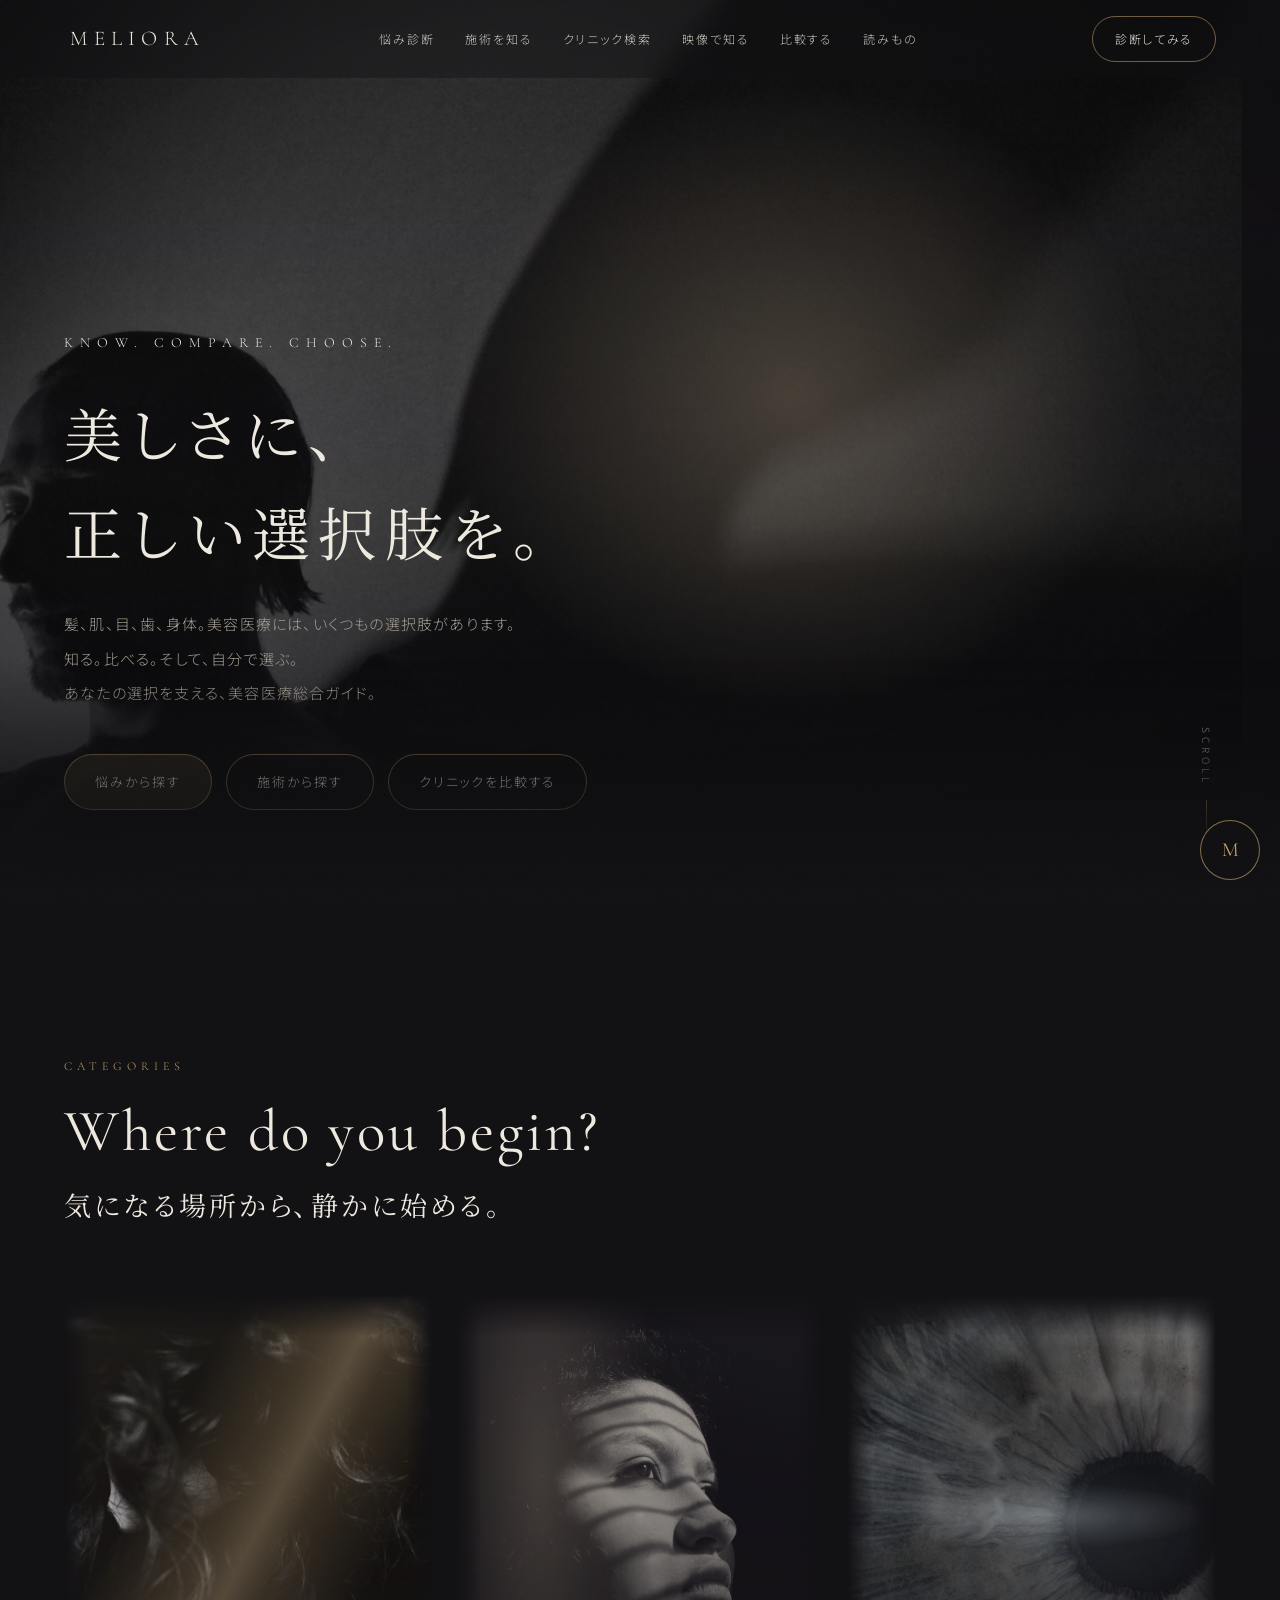
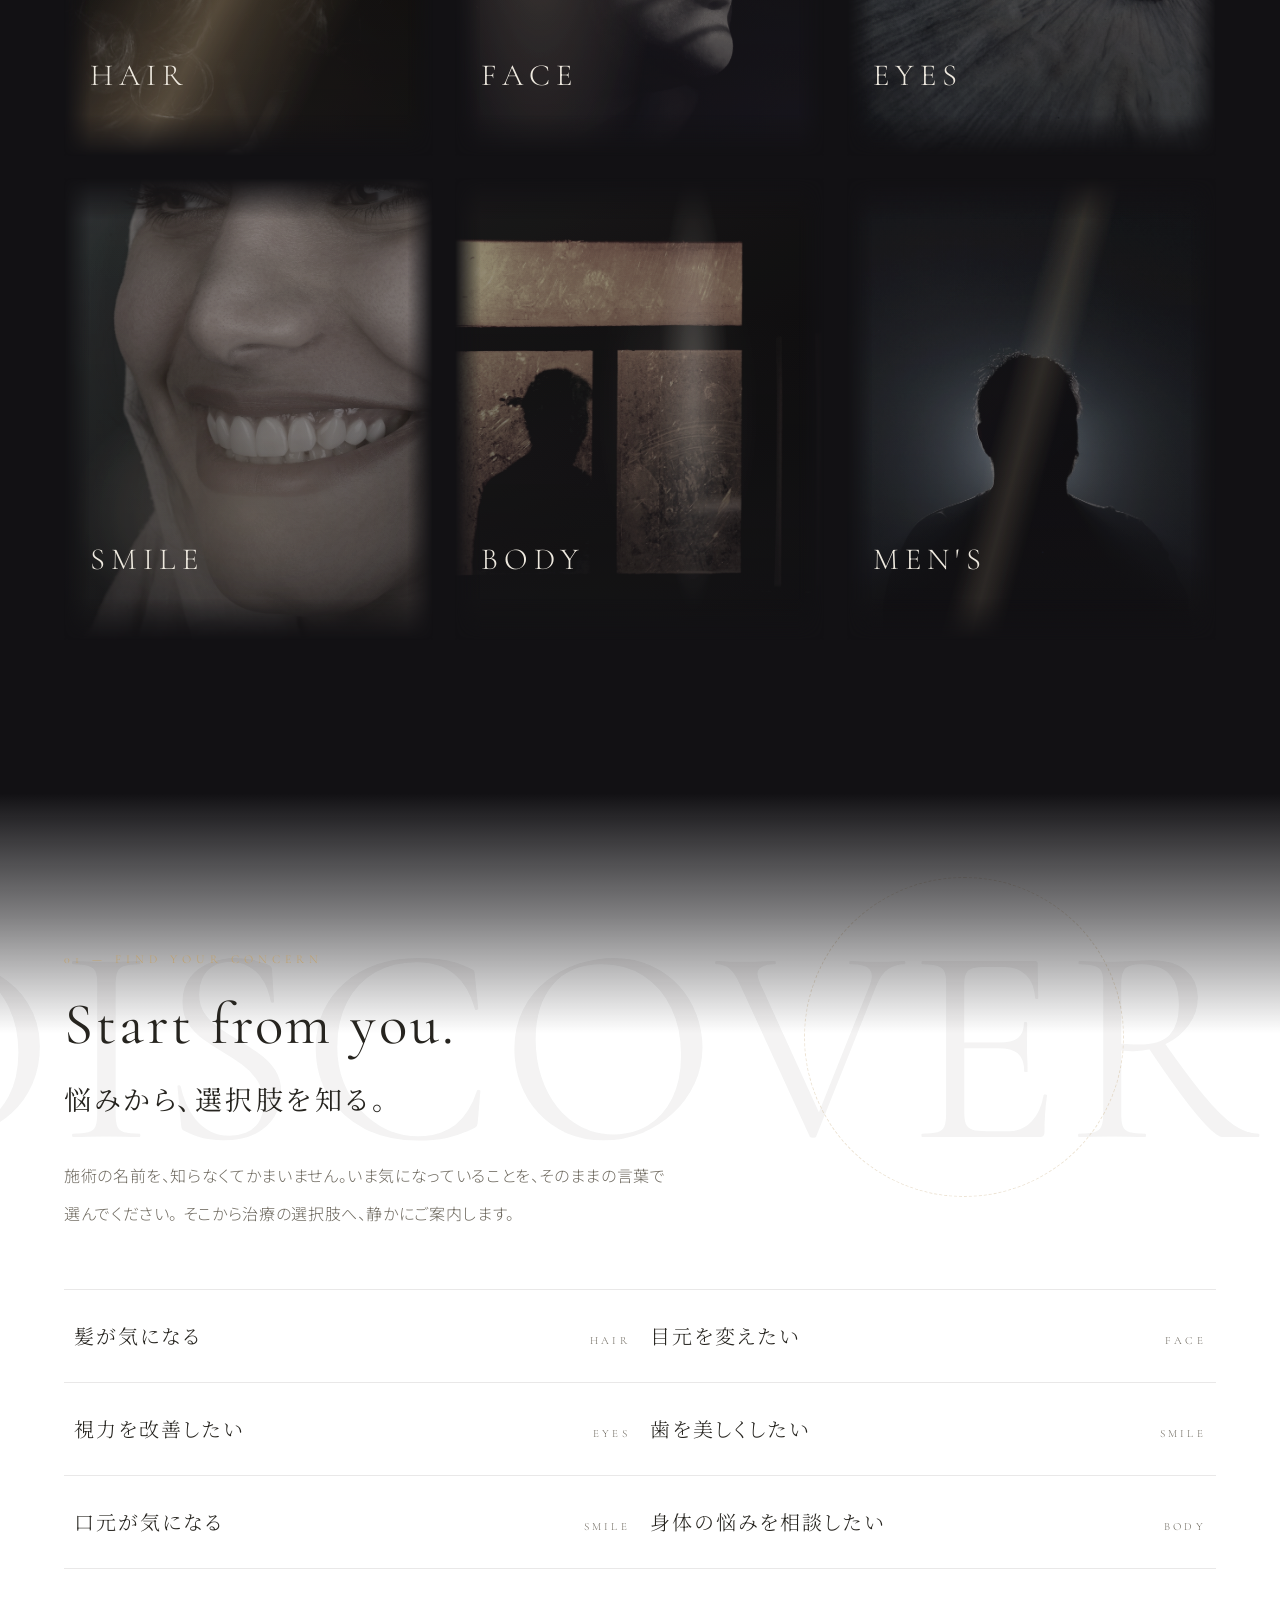
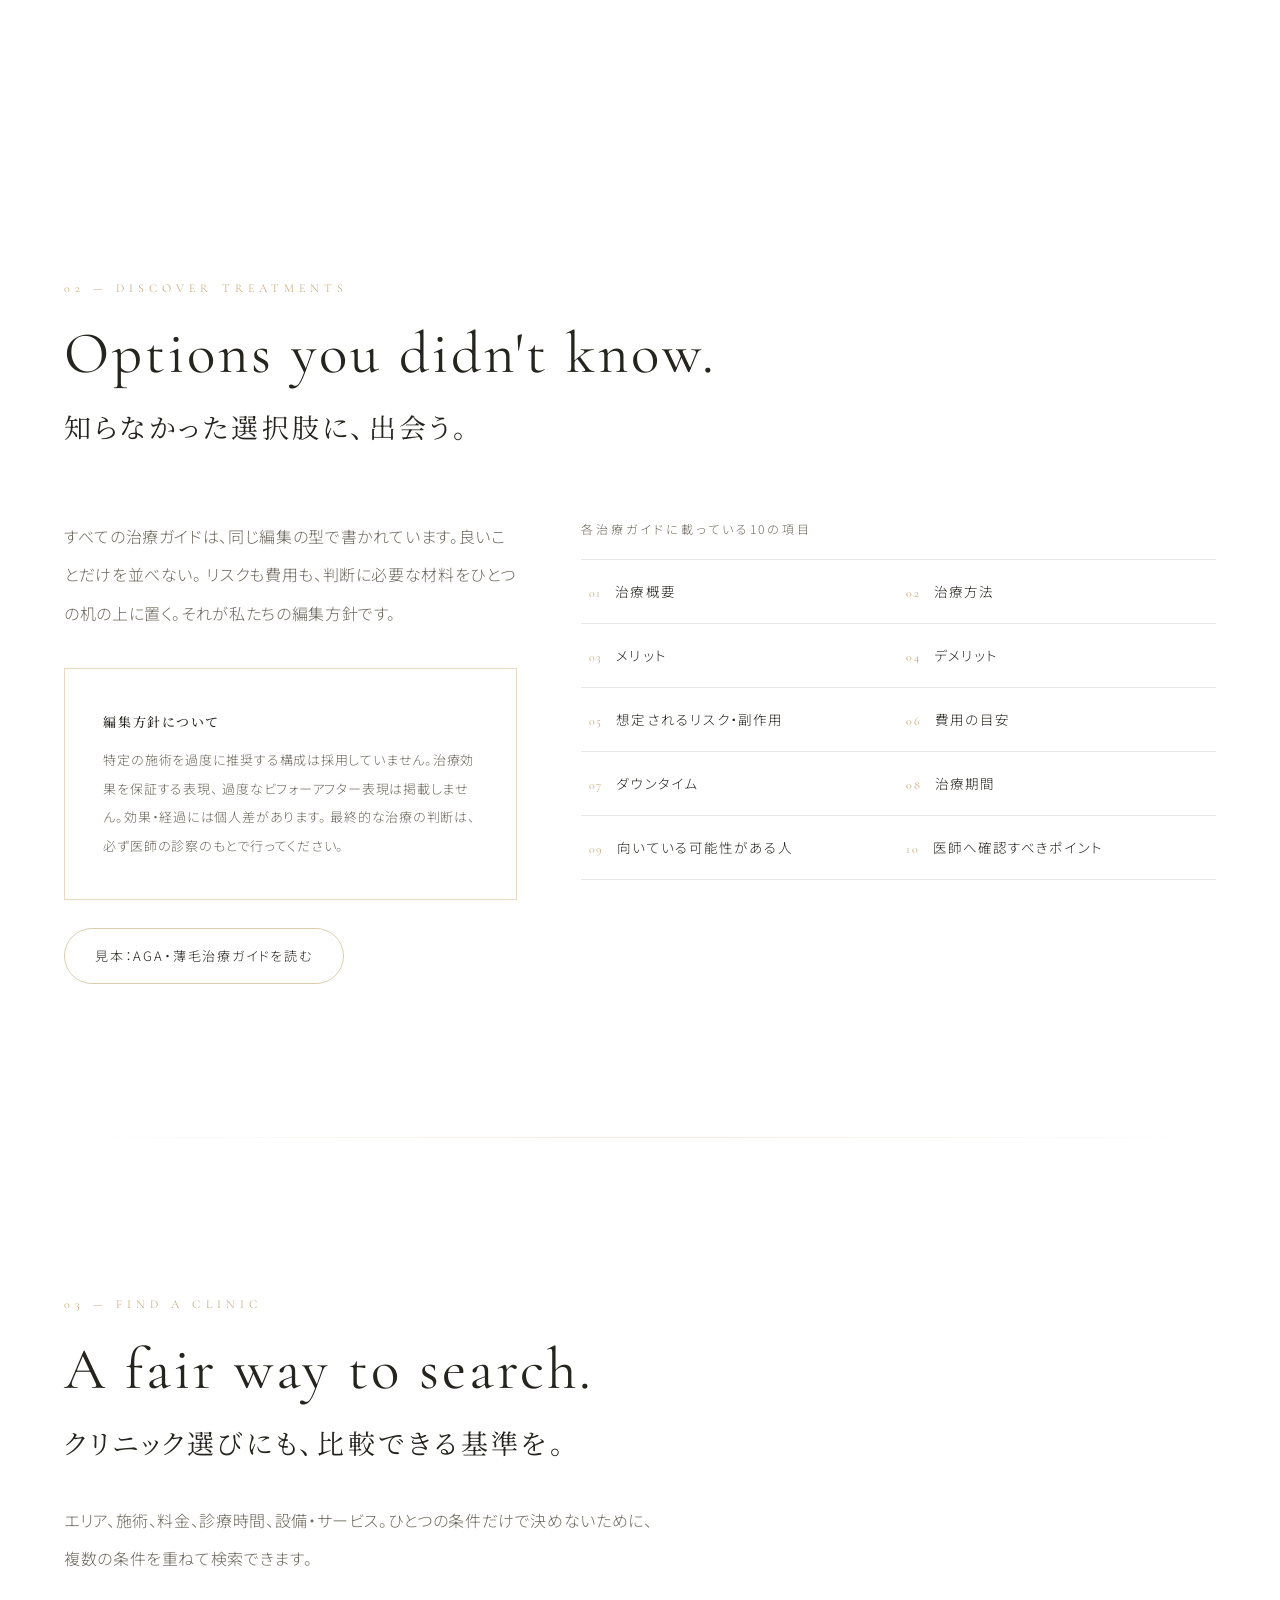
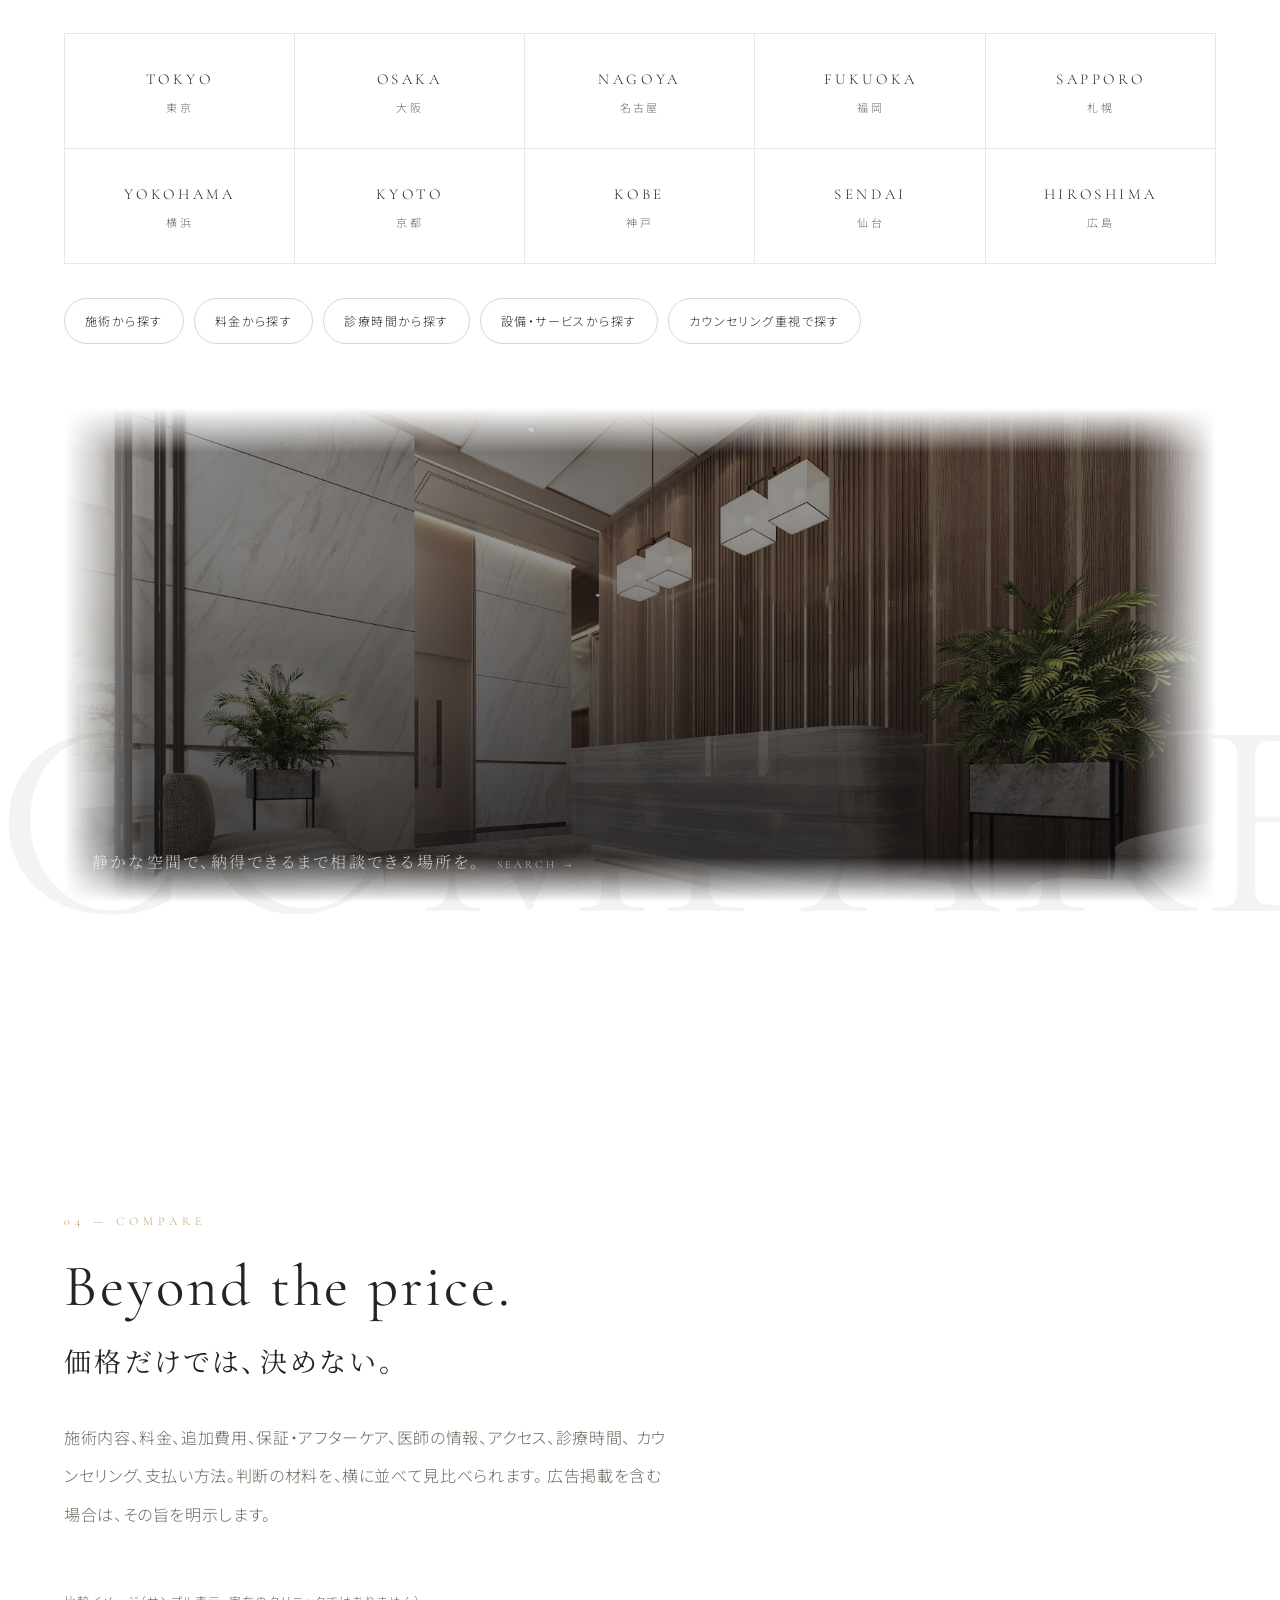
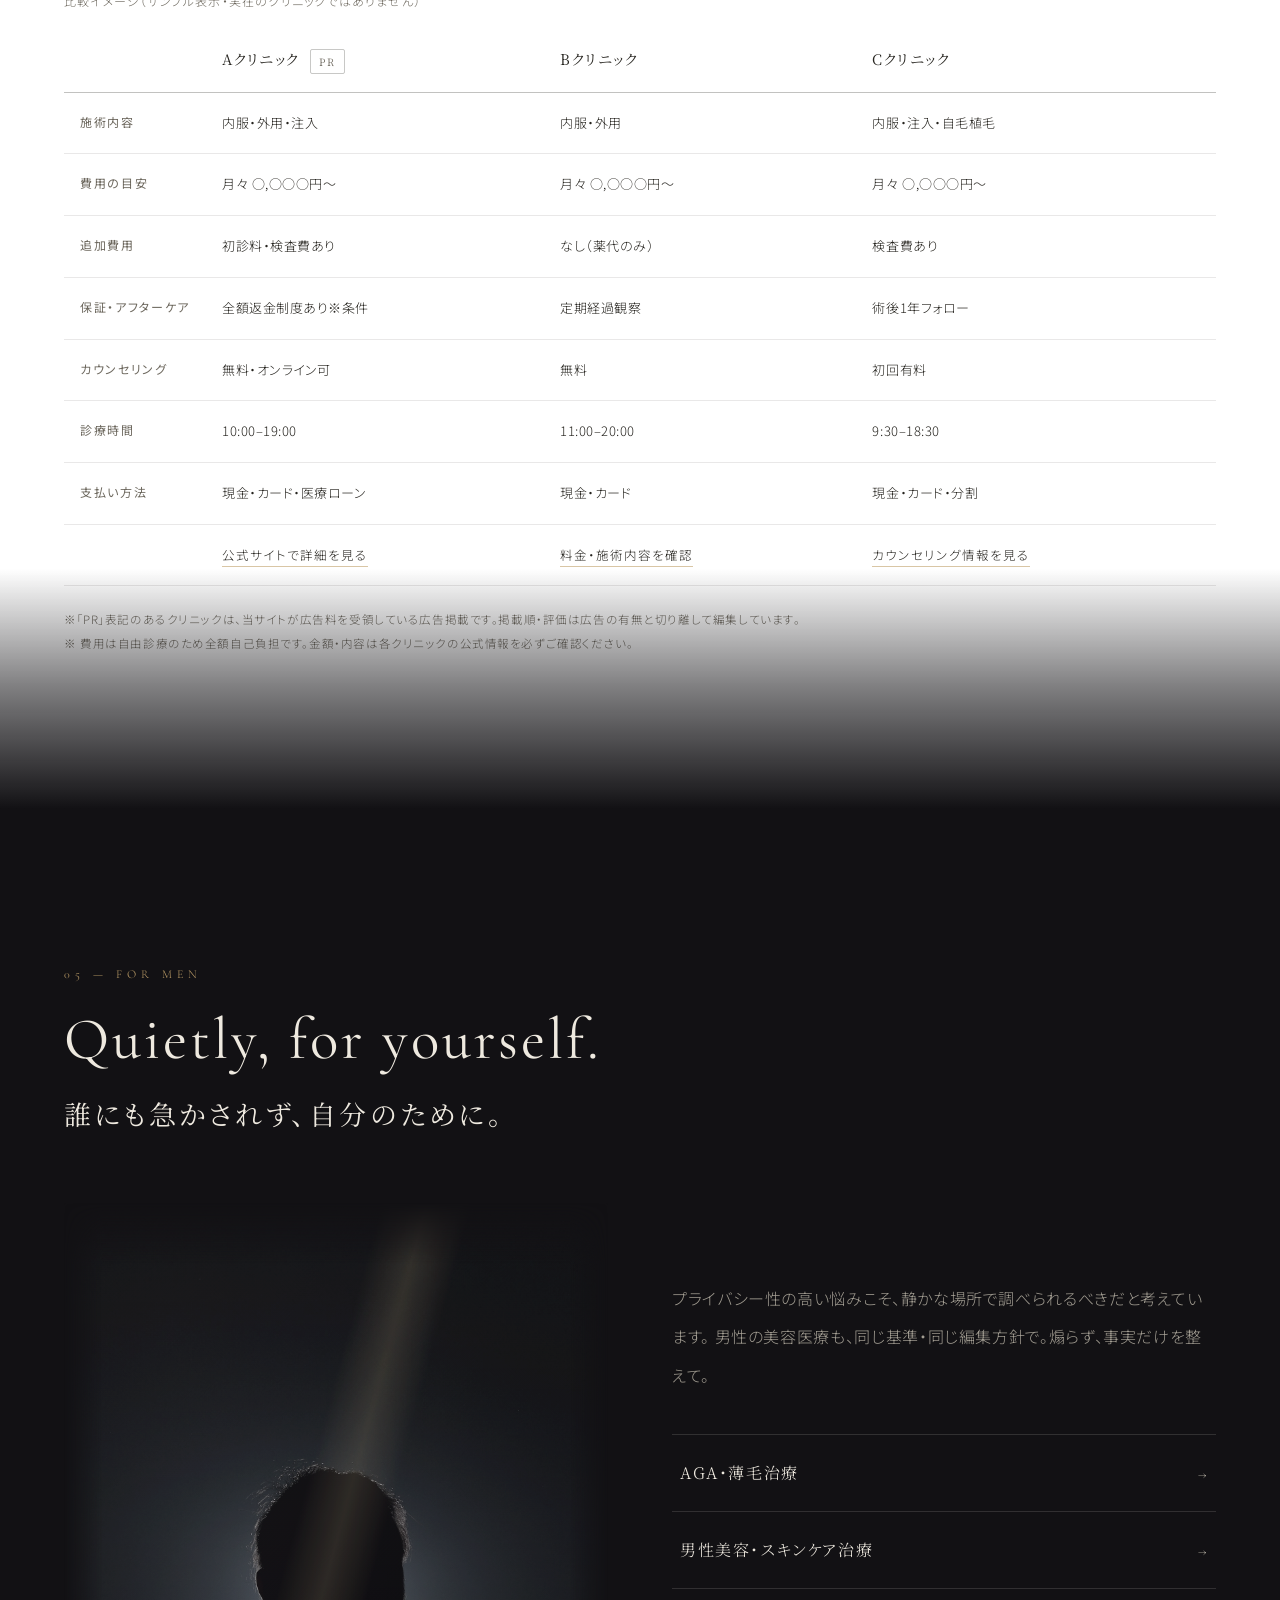
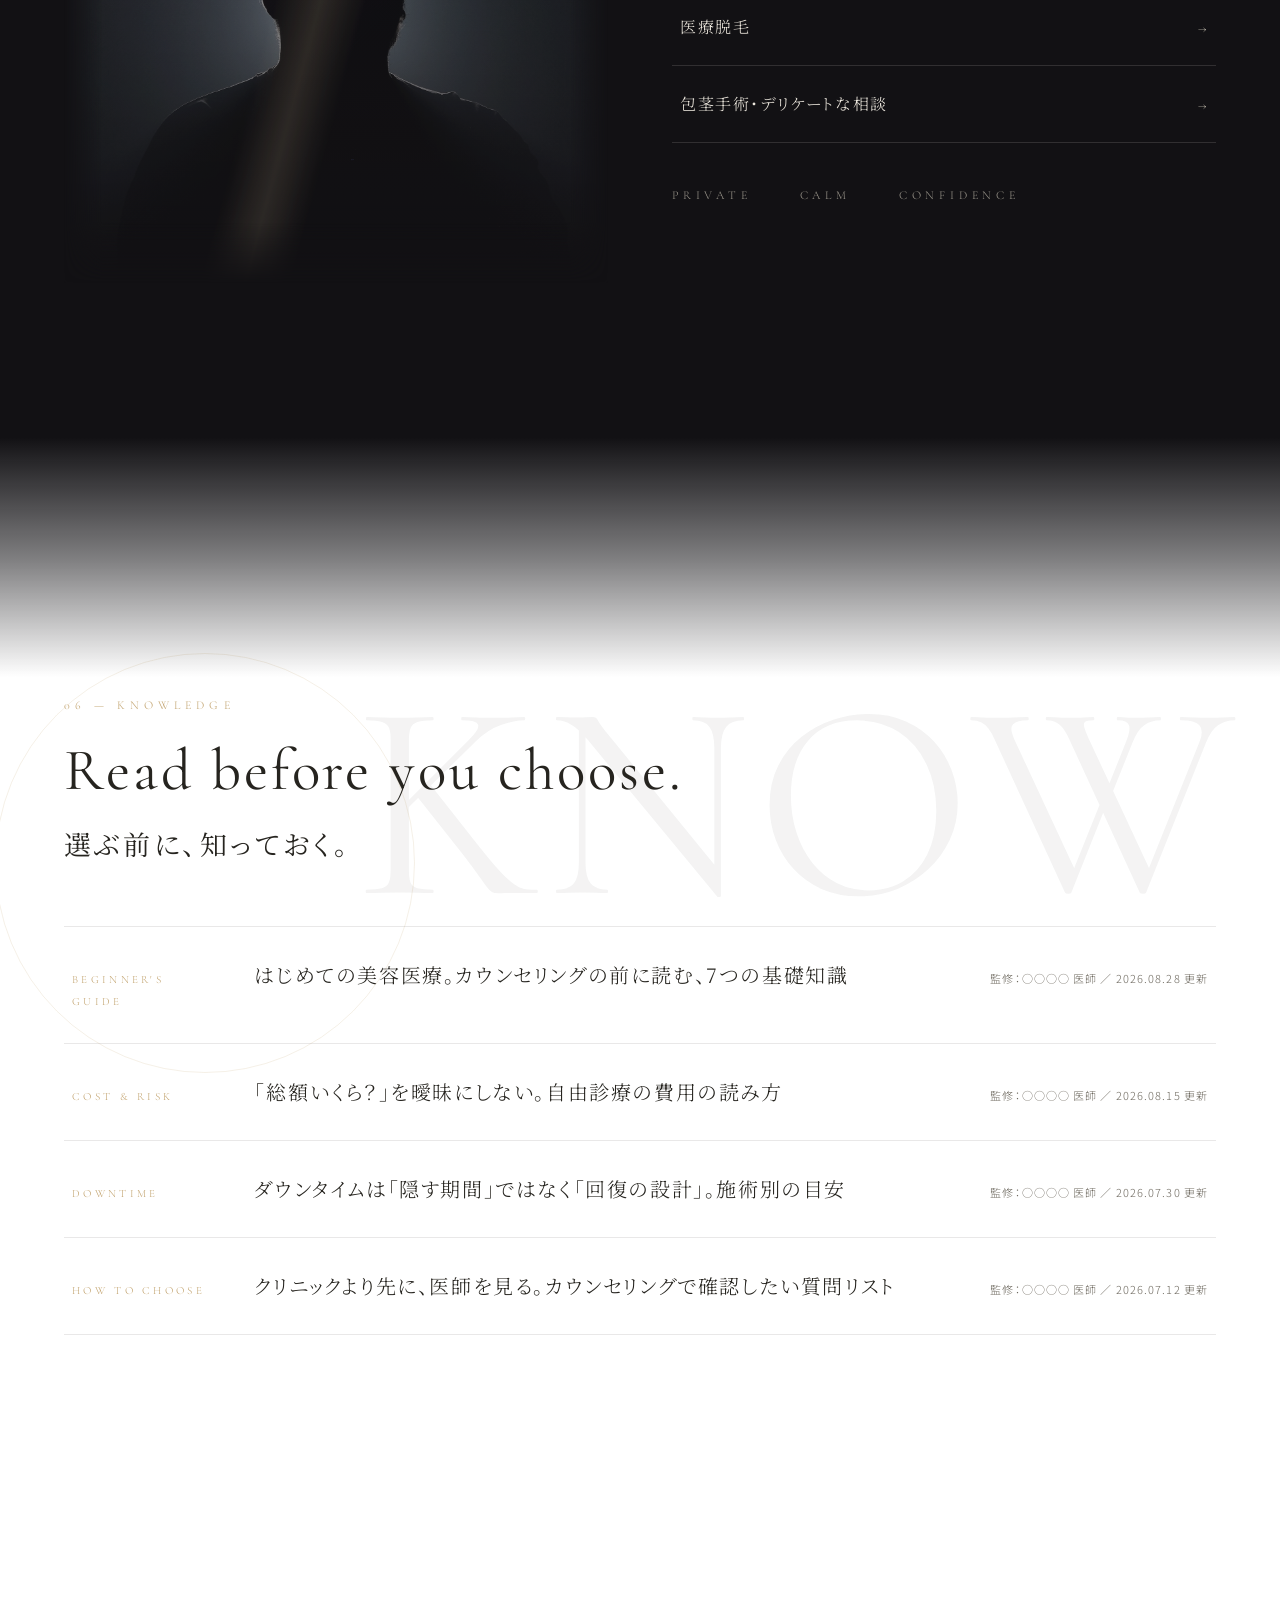
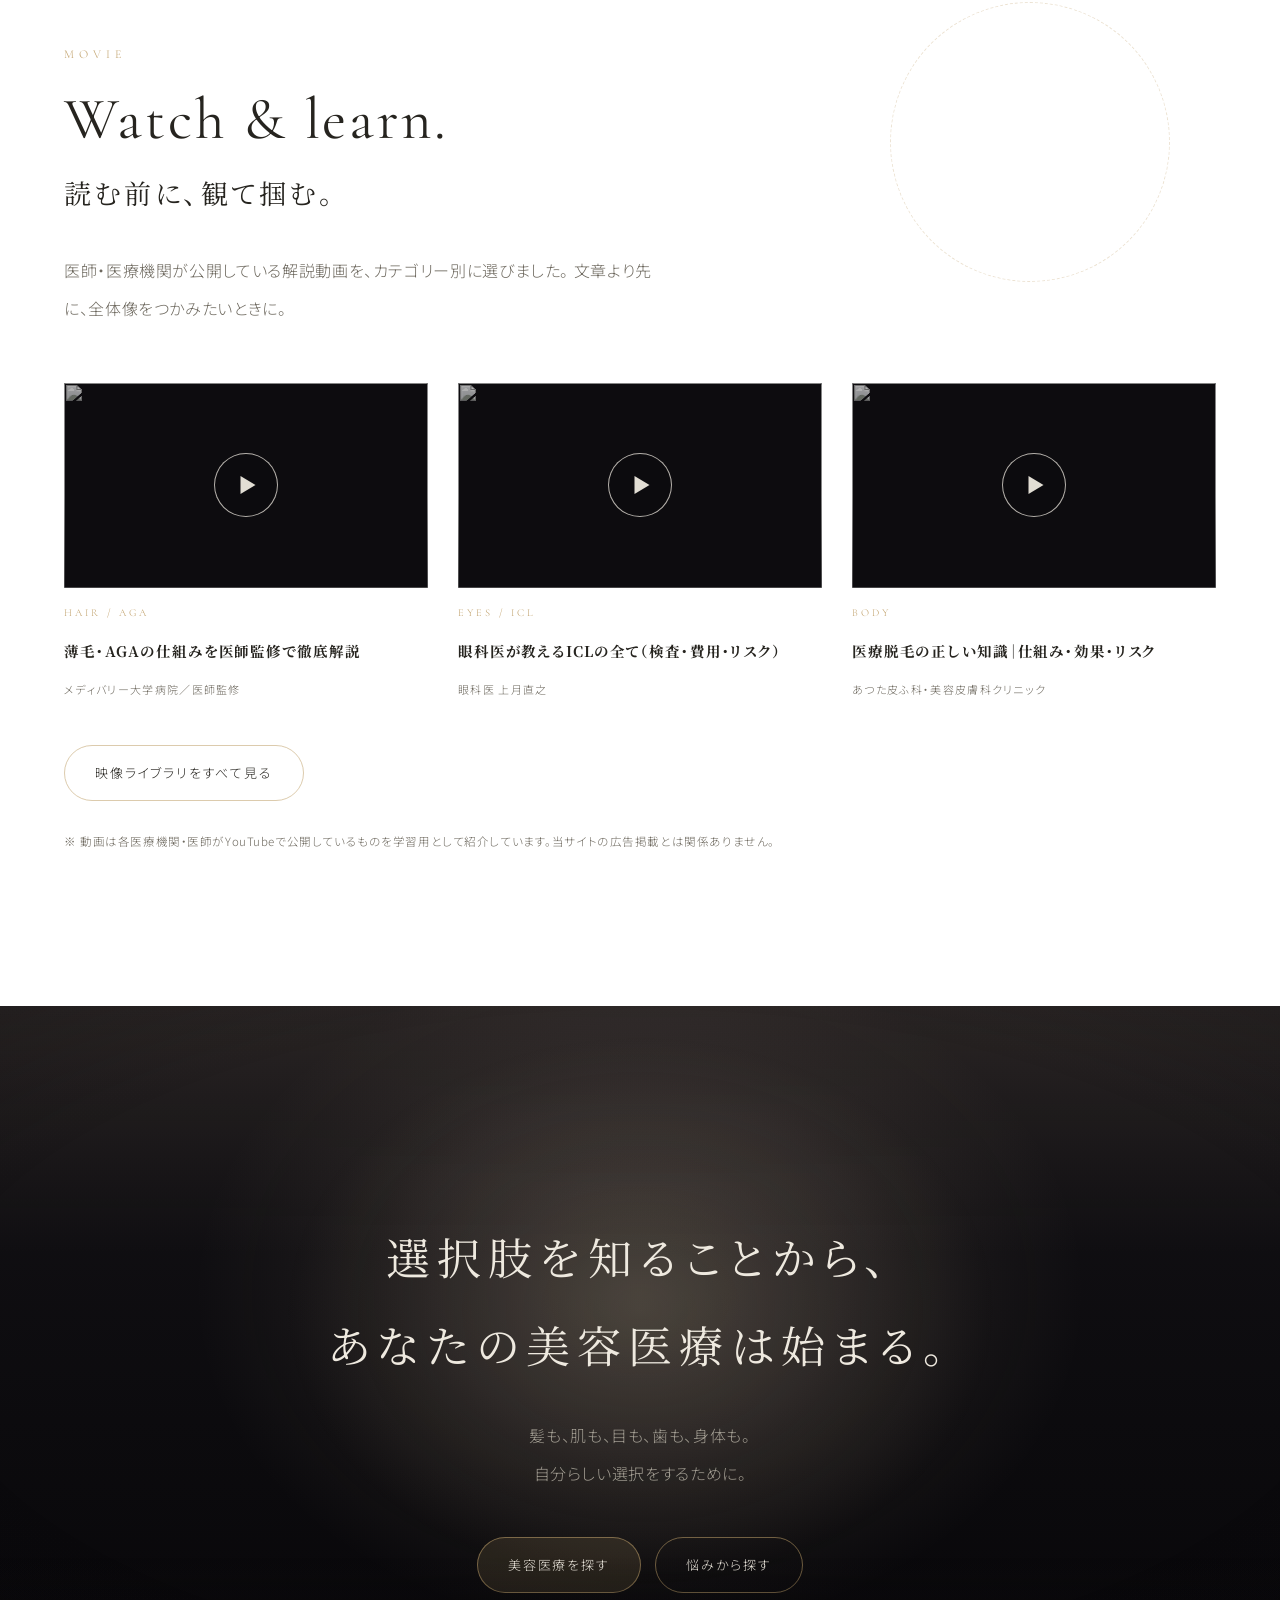
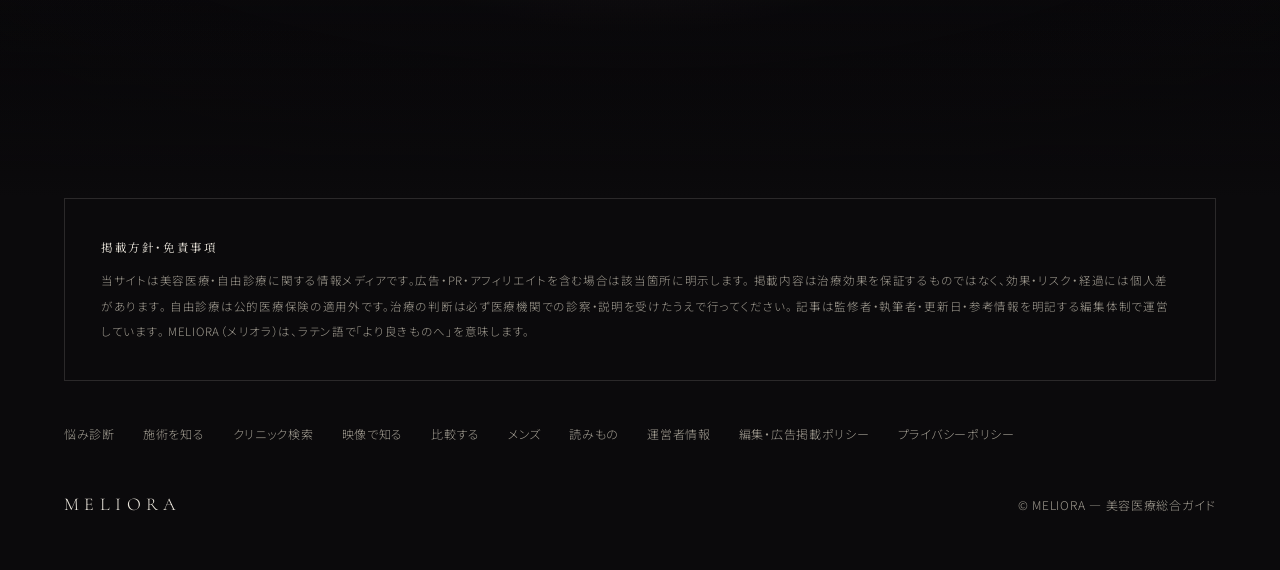
==== commit e3d70d3f: "Phase 3: photos, video library, ambient decoration, concierge chatbot - Add 8 curated Unsplash photo" ====
--- a/index.html
+++ b/index.html
@@ -22,6 +22,7 @@
 </head>
 <body>
 <div class="bg-canvas" aria-hidden="true"></div>
+<div class="bg-aurora" aria-hidden="true"></div>
 <div class="bg-grain" aria-hidden="true"></div>
 
 <!-- 0. ローディング：暗幕→ブランド名→金の水平線。VIDEO 01 へ連続させる第一幕 -->
@@ -39,6 +40,7 @@
     <a href="shindan.html">悩み診断</a>
     <a href="treatment-aga.html">施術を知る</a>
     <a href="search.html">クリニック検索</a>
+    <a href="videos.html">映像で知る</a>
     <a href="#compare">比較する</a>
     <a href="#knowledge">読みもの</a>
   </nav>
@@ -52,7 +54,9 @@
   <div class="hero-visual" aria-hidden="true">
     <!-- 要差替: VIDEO 01 男女の静かなポートレート（24fps / slow dolly / shallow DOF）
          <video class="hero-film hero-settle" autoplay muted loop playsinline poster="assets/hero.jpg">…</video> -->
-    <div class="hero-film hero-settle"><div class="light-drift" style="position:absolute;inset:0;background:radial-gradient(46% 58% at 62% 44%, rgba(224,196,158,.22) 0%, rgba(224,196,158,0) 60%)"></div></div>
+    <img class="hero-photo hero-settle" src="assets/img/hero.jpg" alt="" fetchpriority="high" style="object-position:center 24%">
+    <div class="hero-shade"></div>
+    <div class="light-drift hero-light" style="background:radial-gradient(46% 58% at 62% 44%, rgba(224,196,158,.26) 0%, rgba(224,196,158,0) 60%)"></div>
     <div class="hero-vignette"></div>
   </div>
   <div class="inner">
@@ -83,36 +87,36 @@
     <div class="cat-grid stagger">
       <!-- 要差替: VIDEO 02 自然光が髪を横切るマクロ映像 -->
       <a class="cat-card" style="--i:0" href="search.html?cat=aga">
-        <div class="vis vis--hair" aria-hidden="true"><div class="vis-core"></div></div>
+        <div class="vis vis--hair vis--photo" aria-hidden="true"><img class="vis-img" src="assets/img/hair.jpg" alt="" loading="lazy"><div class="vis-shade"></div><div class="vis-core"></div></div>
         <span class="cat-label"><span class="en">HAIR</span><span class="ja">薄毛・AGA・FAGA・育毛</span></span>
         <span class="cat-line" aria-hidden="true"></span>
       </a>
       <!-- 要差替: VIDEO 04 横顔・フェイスライン・肌を柔らかな光で -->
       <a class="cat-card" style="--i:1" href="search.html?cat=seikei">
-        <div class="vis vis--face" aria-hidden="true"><div class="vis-core"></div></div>
+        <div class="vis vis--face vis--photo" aria-hidden="true"><img class="vis-img vis-img--face" src="assets/img/face.jpg" alt="" loading="lazy"><div class="vis-shade"></div><div class="vis-core"></div></div>
         <span class="cat-label"><span class="en">FACE</span><span class="ja">二重・鼻・輪郭・リフトアップ・肌治療</span></span>
         <span class="cat-line" aria-hidden="true"></span>
       </a>
       <!-- 要差替: VIDEO 03 目元と光の反射を抽象的に -->
       <a class="cat-card" style="--i:2" href="search.html?cat=icl">
-        <div class="vis vis--eyes" aria-hidden="true"><div class="vis-core"></div></div>
+        <div class="vis vis--eyes vis--photo" aria-hidden="true"><img class="vis-img vis-img--eyes" src="assets/img/eyes.jpg" alt="" loading="lazy"><div class="vis-shade"></div><div class="vis-core"></div></div>
         <span class="cat-label"><span class="en">EYES</span><span class="ja">ICL・視力矯正</span></span>
         <span class="cat-line" aria-hidden="true"></span>
       </a>
       <!-- 要差替: VIDEO 05 自然な笑顔と口元を上品に -->
       <a class="cat-card" style="--i:3" href="search.html?cat=implant,veneer">
-        <div class="vis vis--smile" aria-hidden="true"><div class="vis-core"></div></div>
+        <div class="vis vis--smile vis--photo" aria-hidden="true"><img class="vis-img vis-img--smile" src="assets/img/smile.jpg" alt="" loading="lazy" style="object-position:center 78%"><div class="vis-shade"></div><div class="vis-core"></div></div>
         <span class="cat-label"><span class="en">SMILE</span><span class="ja">インプラント・ラミネートベニア・審美歯科</span></span>
         <span class="cat-line" aria-hidden="true"></span>
       </a>
       <a class="cat-card" style="--i:4" href="search.html?cat=datsumo,diet">
-        <div class="vis vis--body" aria-hidden="true"><div class="vis-core"></div></div>
+        <div class="vis vis--body vis--photo" aria-hidden="true"><img class="vis-img vis-img--body" src="assets/img/body.jpg" alt="" loading="lazy"><div class="vis-shade"></div><div class="vis-core"></div></div>
         <span class="cat-label"><span class="en">BODY</span><span class="ja">医療脱毛・医療ダイエット・痩身</span></span>
         <span class="cat-line" aria-hidden="true"></span>
       </a>
       <!-- 要差替: VIDEO 06 男性のシルエットを建築的な光で -->
       <a class="cat-card" style="--i:5" href="search.html?cat=mens">
-        <div class="vis vis--men" aria-hidden="true"><div class="vis-core"></div></div>
+        <div class="vis vis--men vis--photo" aria-hidden="true"><img class="vis-img" src="assets/img/mens.jpg" alt="" loading="lazy" style="object-position:center 22%"><div class="vis-shade"></div><div class="vis-core"></div></div>
         <span class="cat-label"><span class="en">MEN'S</span><span class="ja">AGA・包茎手術・男性医療</span></span>
         <span class="cat-line" aria-hidden="true"></span>
       </a>
@@ -124,6 +128,7 @@
 <section id="concern">
   <div class="inner">
     <div class="bgword" style="top:-40px;right:-4%" aria-hidden="true">DISCOVER</div>
+    <span class="ring" style="width:320px;height:320px;top:-70px;right:8%" aria-hidden="true"></span>
     <p class="kicker reveal">01 — Find Your Concern</p>
     <h2 class="h2 reveal">Start from you.</h2>
     <p class="h-ja reveal">悩みから、選択肢を知る。</p>
@@ -213,6 +218,11 @@
       <a class="chip" href="search.html?feat=private">設備・サービスから探す</a>
       <a class="chip" href="search.html?feat=counseling">カウンセリング重視で探す</a>
     </div>
+    <a class="vis vis--photo reveal" href="search.html" style="display:block;position:relative;aspect-ratio:21/9;margin-top:64px" aria-label="クリニック検索へ">
+      <img class="vis-img" src="assets/img/clinic.jpg" alt="" loading="lazy" style="filter:saturate(.55) contrast(1.03) brightness(.72)">
+      <div class="vis-shade"></div>
+      <span style="position:absolute;left:28px;bottom:24px;color:var(--moon);font-family:var(--font-serif);letter-spacing:.14em;font-size:clamp(13px,1.4vw,16px)">静かな空間で、納得できるまで相談できる場所を。<span style="font-family:var(--font-display);font-size:11px;letter-spacing:.3em;margin-left:16px;color:rgba(238,233,223,.85)">SEARCH →</span></span>
+    </a>
   </div>
 </section>
 
@@ -272,7 +282,7 @@
     <div class="men-grid">
       <div class="men-visual reveal" aria-hidden="true">
         <!-- 要差替: VIDEO 06 男性のシルエットを建築的な光で撮影した映像 -->
-        <div class="vis vis--men" style="position:absolute;inset:0"><div class="vis-core light-drift"></div></div>
+        <div class="vis vis--men vis--photo" style="position:absolute;inset:0"><img class="vis-img" src="assets/img/mens.jpg" alt="" loading="lazy" style="object-position:center 18%"><div class="vis-shade"></div><div class="vis-core light-drift"></div></div>
       </div>
       <div>
         <p class="lead reveal">
@@ -295,6 +305,7 @@
 <section id="knowledge" style="padding-top:clamp(140px,20vw,300px)">
   <div class="inner">
     <div class="bgword" style="top:-30px;right:-2%" aria-hidden="true">KNOW</div>
+    <span class="ring ring--solid" style="width:420px;height:420px;top:-40px;left:-6%" aria-hidden="true"></span>
     <p class="kicker reveal">06 — Knowledge</p>
     <h2 class="h2 reveal">Read before you choose.</h2>
     <p class="h-ja reveal">選ぶ前に、知っておく。</p>
@@ -324,6 +335,42 @@
   </div>
 </section>
 
+<!-- 9.5. MOVIE：医師の解説動画（カテゴリー別つなぎこみ） -->
+<section id="movie">
+  <div class="inner">
+    <span class="ring" style="width:280px;height:280px;top:-40px;right:4%" aria-hidden="true"></span>
+    <p class="kicker reveal">Movie</p>
+    <h2 class="h2 reveal">Watch &amp; learn.</h2>
+    <p class="h-ja reveal">読む前に、観て掴む。</p>
+    <p class="lead reveal" style="margin-top:32px">
+      医師・医療機関が公開している解説動画を、カテゴリー別に選びました。
+      文章より先に、全体像をつかみたいときに。
+    </p>
+    <div class="yt-grid stagger">
+      <article class="yt" style="--i:0">
+        <div class="yt-frame"><button class="yt-thumb" type="button" data-id="JeNbkwgn83M" aria-label="動画を再生: 薄毛・AGAの仕組みを医師監修で徹底解説"><img src="https://i.ytimg.com/vi/JeNbkwgn83M/hqdefault.jpg" alt="" loading="lazy"><span class="yt-play" aria-hidden="true"></span></button></div>
+        <p class="yt-cat">HAIR / AGA</p>
+        <h3 class="yt-title">薄毛・AGAの仕組みを医師監修で徹底解説</h3>
+        <p class="yt-ch">メディバリー大学病院／医師監修</p>
+      </article>
+      <article class="yt" style="--i:1">
+        <div class="yt-frame"><button class="yt-thumb" type="button" data-id="9btHKLd16-Q" aria-label="動画を再生: 眼科医が教えるICLの全て"><img src="https://i.ytimg.com/vi/9btHKLd16-Q/hqdefault.jpg" alt="" loading="lazy"><span class="yt-play" aria-hidden="true"></span></button></div>
+        <p class="yt-cat">EYES / ICL</p>
+        <h3 class="yt-title">眼科医が教えるICLの全て（検査・費用・リスク）</h3>
+        <p class="yt-ch">眼科医 上月直之</p>
+      </article>
+      <article class="yt" style="--i:2">
+        <div class="yt-frame"><button class="yt-thumb" type="button" data-id="IgoV-ZFzen0" aria-label="動画を再生: 医療脱毛の正しい知識"><img src="https://i.ytimg.com/vi/IgoV-ZFzen0/hqdefault.jpg" alt="" loading="lazy"><span class="yt-play" aria-hidden="true"></span></button></div>
+        <p class="yt-cat">BODY</p>
+        <h3 class="yt-title">医療脱毛の正しい知識｜仕組み・効果・リスク</h3>
+        <p class="yt-ch">あつた皮ふ科・美容皮膚科クリニック</p>
+      </article>
+    </div>
+    <p class="reveal" style="margin-top:44px"><a class="btn" href="videos.html" style="color:var(--ink)">映像ライブラリをすべて見る</a></p>
+    <p class="yt-note">※ 動画は各医療機関・医師がYouTubeで公開しているものを学習用として紹介しています。当サイトの広告掲載とは関係ありません。</p>
+  </div>
+</section>
+
 <!-- 10. 最終CTA：暗いシネマティックへ -->
 <section class="final section-dark section-dark--bottom" id="start" aria-label="最終案内">
   <div class="final-visual" aria-hidden="true">
@@ -358,6 +405,7 @@
       <a href="shindan.html">悩み診断</a>
       <a href="treatment-aga.html">施術を知る</a>
       <a href="search.html">クリニック検索</a>
+      <a href="videos.html">映像で知る</a>
       <a href="#compare">比較する</a>
       <a href="#formen">メンズ</a>
       <a href="#knowledge">読みもの</a>
@@ -375,5 +423,6 @@
 <div class="cta-fixed"><a class="btn" href="shindan.html">悩みから診断する</a></div>
 
 <script src="assets/main.js"></script>
+<script src="assets/chatbot.js"></script>
 </body>
 </html>
--- a/assets/style.css
+++ b/assets/style.css
@@ -453,3 +453,104 @@
 .review-card .rv-head{display:flex;justify-content:space-between;gap:10px;font-size:11.5px;letter-spacing:.12em;color:var(--ink-2);margin-bottom:12px}
 .review-card .rv-head b{font-weight:500;color:var(--ink)}
 .is-qa .page-hero{min-height:520px}
+
+/* =========================================================
+   PHASE 3 — 写真レイヤー（全画像に共通グレード＋カテゴリ別補正）
+   画像: Unsplash License（商用可・クレジット不要）
+   ========================================================= */
+.vis-img{position:absolute;inset:0;width:100%;height:100%;object-fit:cover;
+  filter:grayscale(.4) saturate(.7) contrast(1.05) brightness(.85)}
+.vis-img--face{filter:grayscale(1) sepia(.3) saturate(.85) contrast(1.02) brightness(.78)}
+.vis-img--eyes{filter:grayscale(.6) saturate(.45) contrast(1.02) brightness(.62)}
+.vis-img--smile{filter:grayscale(.55) saturate(.5) contrast(1.02) brightness(.8)}
+.vis-img--body{filter:grayscale(.55) saturate(.5) sepia(.12) contrast(1.02) brightness(.72)}
+.vis-shade{position:absolute;inset:0;background:linear-gradient(180deg,rgba(18,17,20,.06) 30%,rgba(18,17,20,.68) 100%)}
+/* 写真カードでは従来の光グラデーションを screen 合成の「光」として重ねる */
+.vis--photo .vis-core{mix-blend-mode:screen;opacity:.85}
+
+.hero-photo{position:absolute;inset:-4% ;width:108%;height:108%;object-fit:cover;
+  filter:grayscale(.35) saturate(.7) contrast(1.06) brightness(.85)}
+.hero-shade{position:absolute;inset:0;background:linear-gradient(180deg,rgba(13,12,15,.3) 0%,rgba(13,12,15,.5) 55%,rgba(9,9,11,.82) 100%)}
+.hero-light{position:absolute;inset:0;mix-blend-mode:screen}
+
+/* =========================================================
+   PHASE 3 — 背景装飾（オーロラ光・金の環）
+   ========================================================= */
+.bg-aurora{position:fixed;inset:-22%;z-index:-1;pointer-events:none;opacity:.55;
+  background:
+    radial-gradient(36% 30% at 24% 32%, rgba(192,160,106,.11) 0%, rgba(192,160,106,0) 70%),
+    radial-gradient(42% 34% at 76% 64%, rgba(168,148,124,.09) 0%, rgba(168,148,124,0) 70%);
+  animation:aurora 52s ease-in-out infinite alternate}
+@keyframes aurora{from{transform:translate3d(-2%,-1.5%,0) scale(1)}to{transform:translate3d(2.5%,2%,0) scale(1.06)}}
+.ring{position:absolute;border-radius:50%;pointer-events:none;z-index:-1;
+  border:1px dashed rgba(192,160,106,.3);animation:ringSpin 140s linear infinite}
+.ring--solid{border-style:solid;border-color:rgba(192,160,106,.16);animation-duration:200s}
+@keyframes ringSpin{to{transform:rotate(360deg)}}
+@media (prefers-reduced-motion:reduce){.bg-aurora,.ring{animation:none!important}}
+.is-qa .bg-aurora,.is-qa .ring{animation:none!important}
+
+/* =========================================================
+   PHASE 3 — MOVIE（YouTube ライトエンベッド）
+   ========================================================= */
+.yt-grid{display:grid;grid-template-columns:repeat(3,1fr);gap:clamp(18px,2.5vw,30px);margin-top:56px}
+@media (max-width:1023px){.yt-grid{grid-template-columns:repeat(2,1fr)}}
+@media (max-width:600px){.yt-grid{grid-template-columns:1fr}}
+.yt{display:grid;gap:14px;align-content:start}
+.yt-frame{position:relative;aspect-ratio:16/9;overflow:hidden;border-radius:var(--radius);isolation:isolate;background:#0d0c0f}
+.yt-thumb{position:absolute;inset:0;width:100%;height:100%;display:block;border:0;padding:0;cursor:pointer;background:#0d0c0f}
+.yt-thumb img{width:100%;height:100%;object-fit:cover;filter:grayscale(.85) saturate(.6) contrast(1.03) brightness(.72);transition:transform 1600ms var(--ease),filter 900ms var(--ease)}
+.yt-thumb:hover img{transform:scale(1.03);filter:grayscale(.1) saturate(.85) contrast(1.03) brightness(.95)}
+.yt-thumb::after{content:"";position:absolute;inset:0;background:linear-gradient(180deg,rgba(13,12,15,.05) 55%,rgba(13,12,15,.55) 100%)}
+.yt-play{position:absolute;left:50%;top:50%;width:64px;height:64px;transform:translate(-50%,-50%);z-index:1;
+  border:1px solid rgba(238,233,223,.75);border-radius:50%;
+  background:rgba(13,12,15,.45);backdrop-filter:none;
+  transition:background 600ms var(--ease),border-color 600ms var(--ease)}
+.yt-play::before{content:"";position:absolute;left:53%;top:50%;transform:translate(-50%,-50%);
+  border-style:solid;border-width:9px 0 9px 15px;border-color:transparent transparent transparent rgba(238,233,223,.95)}
+.yt-thumb:hover .yt-play{background:rgba(192,160,106,.5);border-color:var(--gold)}
+.yt-frame iframe{position:absolute;inset:0;width:100%;height:100%;border:0}
+.yt-title{font-family:var(--font-serif);font-size:14.5px;line-height:1.9;letter-spacing:.06em}
+.yt-ch{font-size:11px;letter-spacing:.12em;color:var(--ink-2)}
+.section-dark .yt-ch{color:var(--moon-2)}
+.yt-cat{font-family:var(--font-display);font-size:10.5px;letter-spacing:.3em;color:var(--gold);text-transform:uppercase}
+.yt-note{font-size:11.5px;color:var(--ink-2);line-height:2.1;letter-spacing:.05em;margin-top:28px}
+.yt-filter{display:flex;flex-wrap:wrap;gap:8px;margin-top:44px}
+
+/* =========================================================
+   PHASE 3 — コンシェルジュ・チャットボット
+   ========================================================= */
+.cb-fab{position:fixed;right:20px;bottom:20px;z-index:70;width:60px;height:60px;border-radius:50%;
+  border:1px solid rgba(var(--gold-rgb),.65);background:rgba(18,17,20,.92);color:var(--moon);cursor:pointer;
+  display:grid;place-items:center;transition:background 600ms var(--ease),transform 600ms var(--ease)}
+.cb-fab:hover{background:#1f1d22;transform:translateY(-2px)}
+.cb-fab .cb-ico{font-family:var(--font-display);font-size:20px;letter-spacing:0;color:var(--gold)}
+.cb-fab .cb-lbl{position:absolute;bottom:-20px;font-size:9px;letter-spacing:.2em;color:var(--ink-2);white-space:nowrap}
+@media (max-width:767px){.cb-fab{bottom:84px}}
+.cb-panel{position:fixed;right:20px;bottom:92px;z-index:71;width:min(360px,calc(100vw - 40px));
+  max-height:min(560px,calc(100vh - 130px));display:none;flex-direction:column;
+  background:#141317;color:var(--moon);border:1px solid rgba(var(--gold-rgb),.4);border-radius:6px;overflow:hidden;
+  box-shadow:0 24px 60px rgba(0,0,0,.45)}
+.cb-panel.is-open{display:flex}
+@media (max-width:767px){.cb-panel{bottom:156px}}
+.cb-head{padding:16px 20px;border-bottom:1px solid rgba(238,233,223,.12);display:flex;justify-content:space-between;align-items:baseline}
+.cb-head b{font-family:var(--font-display);font-weight:400;font-size:14px;letter-spacing:.28em}
+.cb-head span{font-size:10px;letter-spacing:.14em;color:var(--moon-2)}
+.cb-close{background:none;border:0;color:var(--moon-2);cursor:pointer;font-size:16px;padding:0 0 0 12px}
+.cb-body{flex:1;overflow-y:auto;padding:18px;display:grid;gap:12px;align-content:start}
+.cb-msg{max-width:86%;padding:12px 16px;font-size:12.5px;line-height:2;letter-spacing:.04em;border-radius:4px}
+.cb-msg--bot{background:#1d1b21;border:1px solid rgba(238,233,223,.08);justify-self:start}
+.cb-msg--user{background:rgba(var(--gold-rgb),.16);border:1px solid rgba(var(--gold-rgb),.3);justify-self:end}
+.cb-msg a{color:var(--gold);border-bottom:1px solid rgba(var(--gold-rgb),.5);padding-bottom:1px}
+.cb-quick{display:flex;flex-wrap:wrap;gap:8px;justify-self:start;max-width:100%}
+.cb-quick button{font-family:var(--font-body);font-size:11px;letter-spacing:.1em;color:var(--moon);
+  padding:8px 14px;border:1px solid rgba(238,233,223,.25);border-radius:999px;background:transparent;cursor:pointer;
+  transition:border-color 500ms var(--ease),background 500ms var(--ease)}
+.cb-quick button:hover{border-color:var(--gold);background:rgba(var(--gold-rgb),.12)}
+.cb-foot{border-top:1px solid rgba(238,233,223,.12);padding:12px;display:flex;gap:8px}
+.cb-foot input{flex:1;background:#1d1b21;border:1px solid rgba(238,233,223,.15);border-radius:4px;
+  color:var(--moon);font-family:var(--font-body);font-size:13px;padding:10px 14px;letter-spacing:.04em}
+.cb-foot input:focus{outline:none;border-color:rgba(var(--gold-rgb),.6)}
+.cb-foot button{font-family:var(--font-body);font-size:12px;letter-spacing:.1em;color:#171410;background:var(--gold);
+  border:0;border-radius:4px;padding:10px 18px;cursor:pointer;transition:opacity 500ms var(--ease)}
+.cb-foot button:hover{opacity:.85}
+.cb-note{font-size:9.5px;color:var(--moon-2);letter-spacing:.06em;padding:0 14px 12px;line-height:1.8}
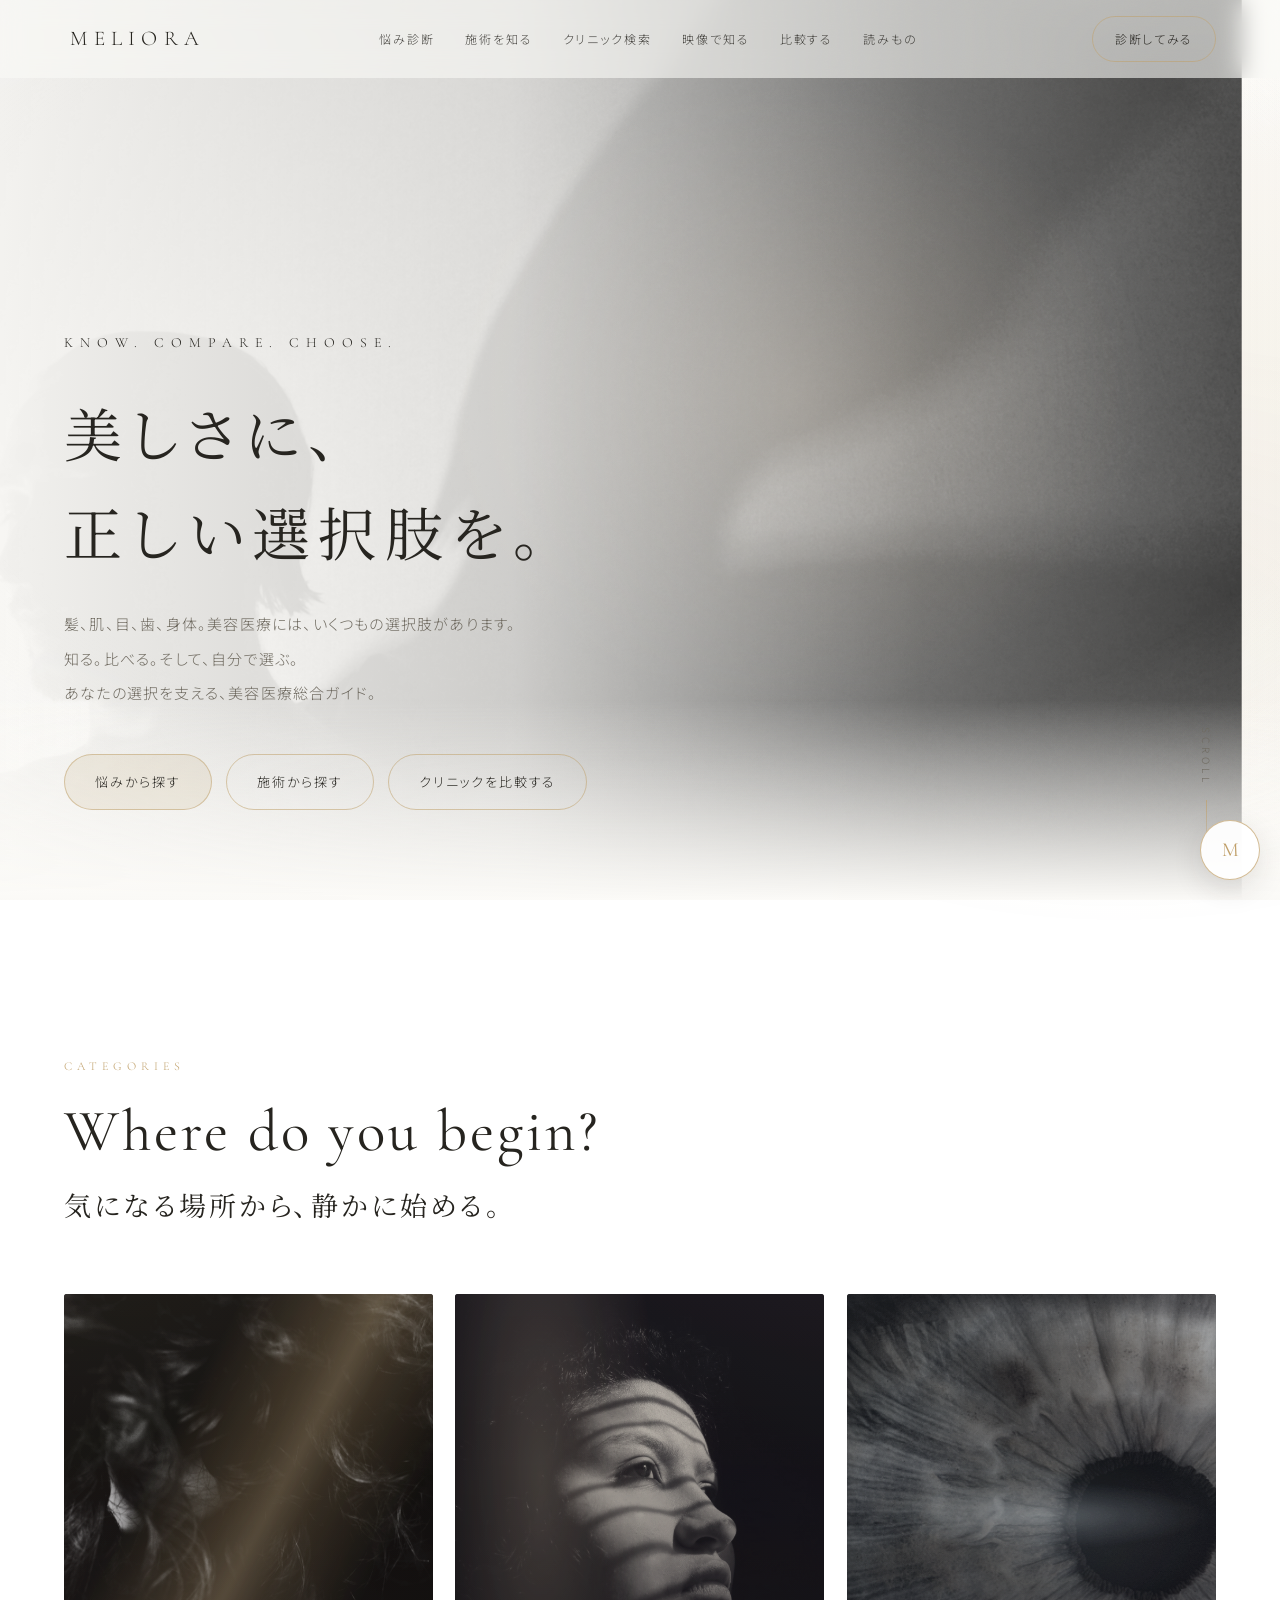
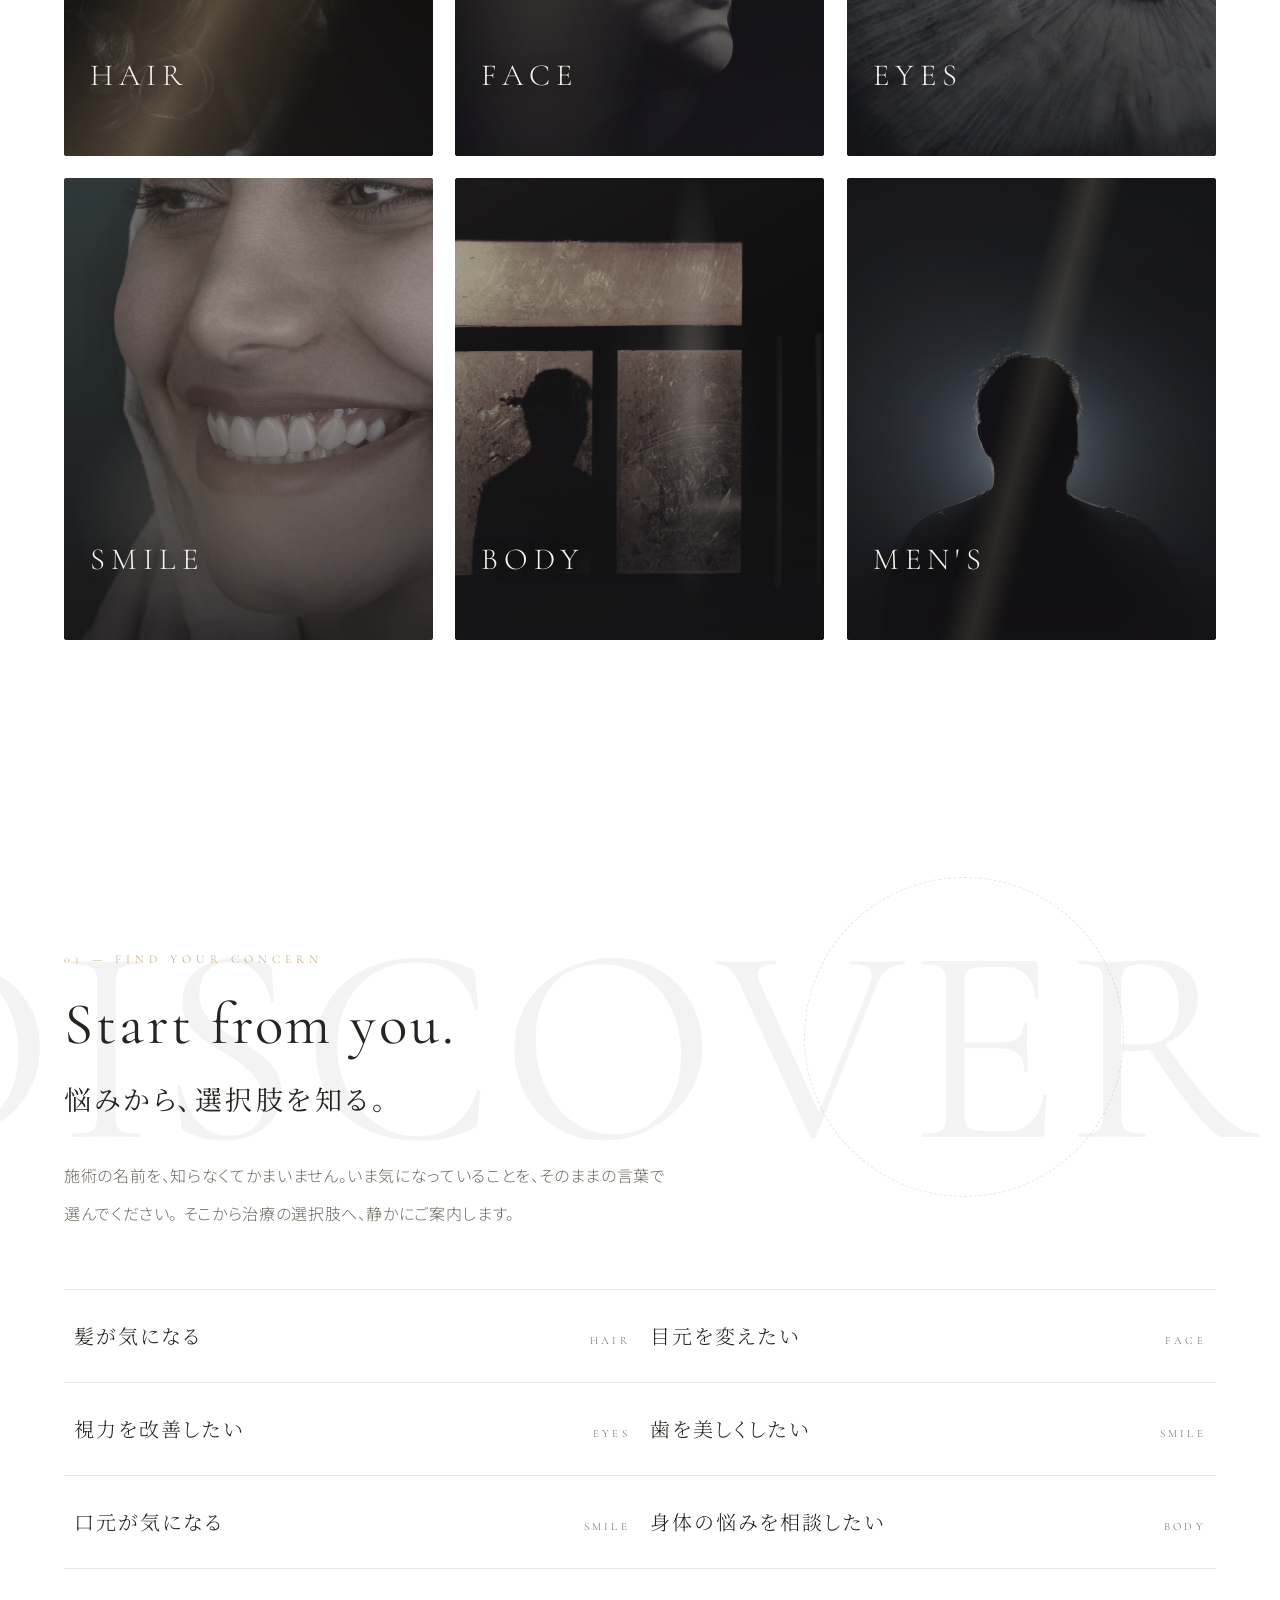
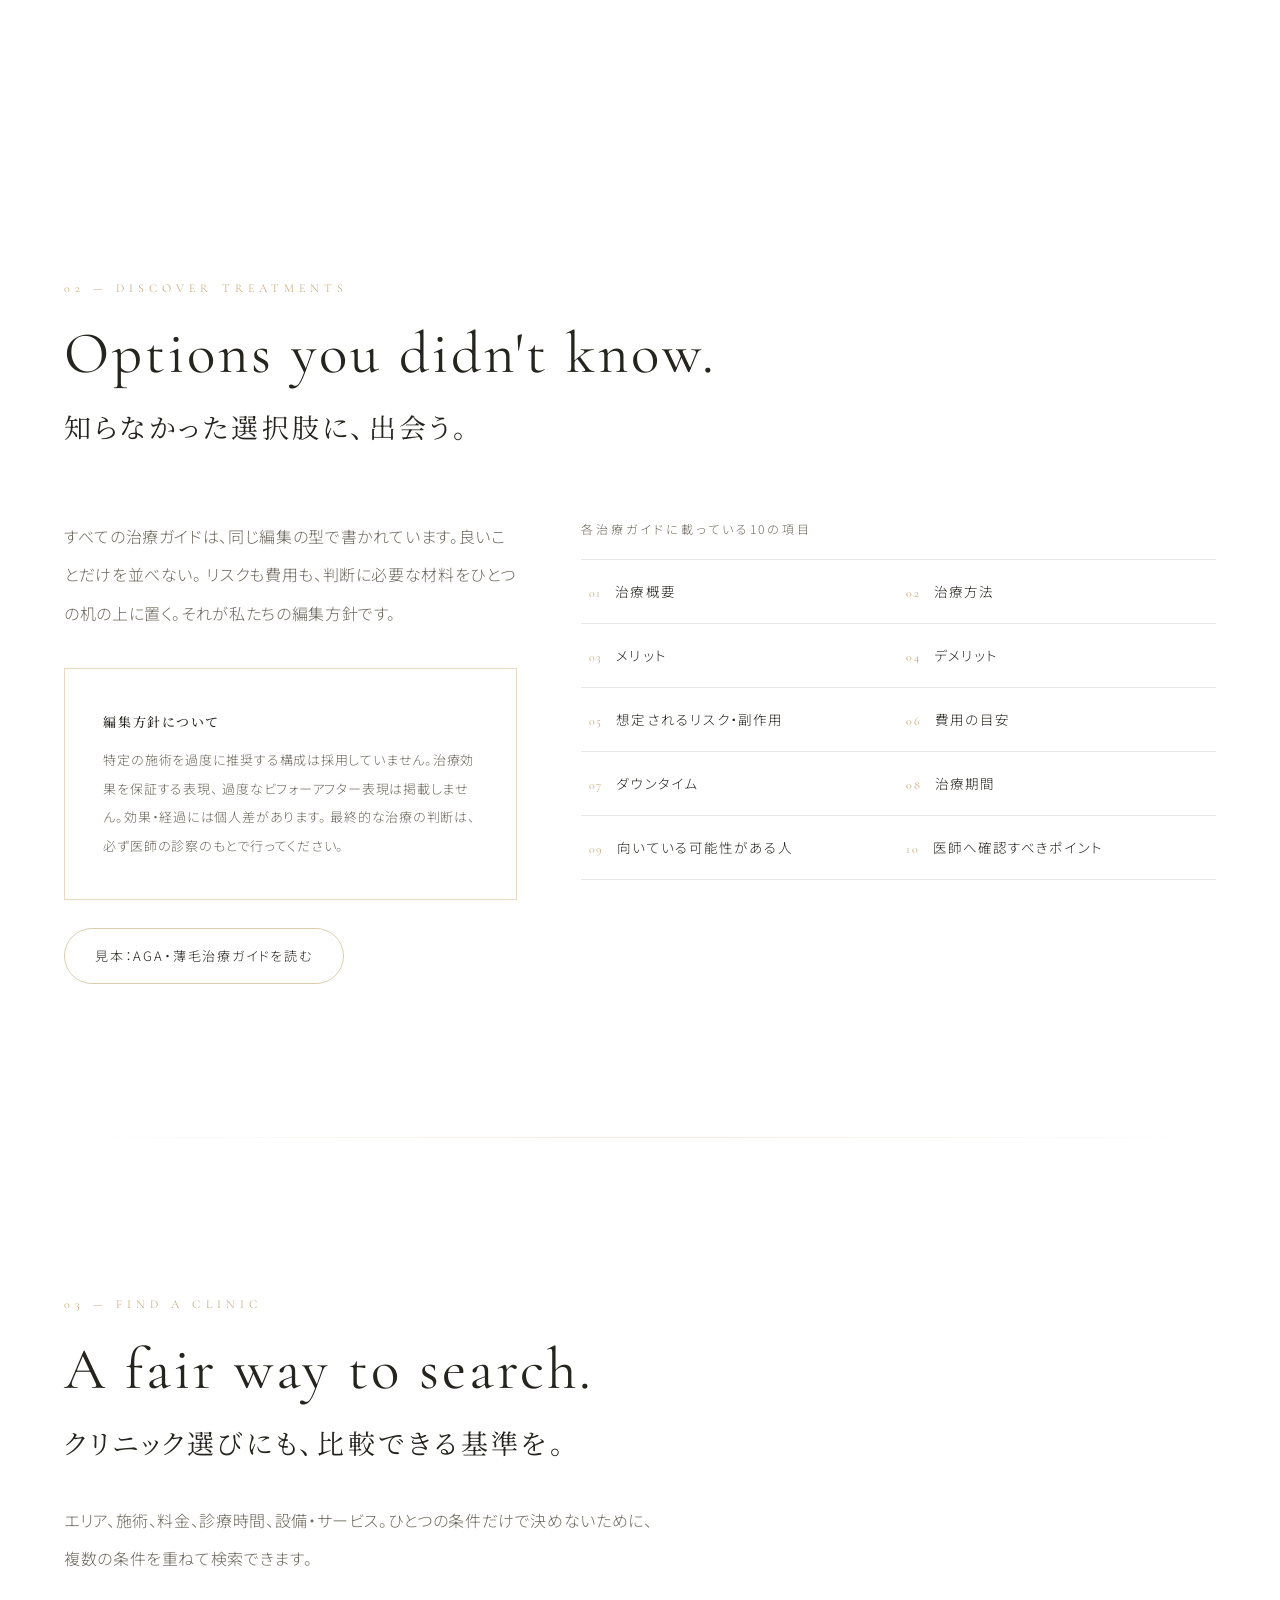
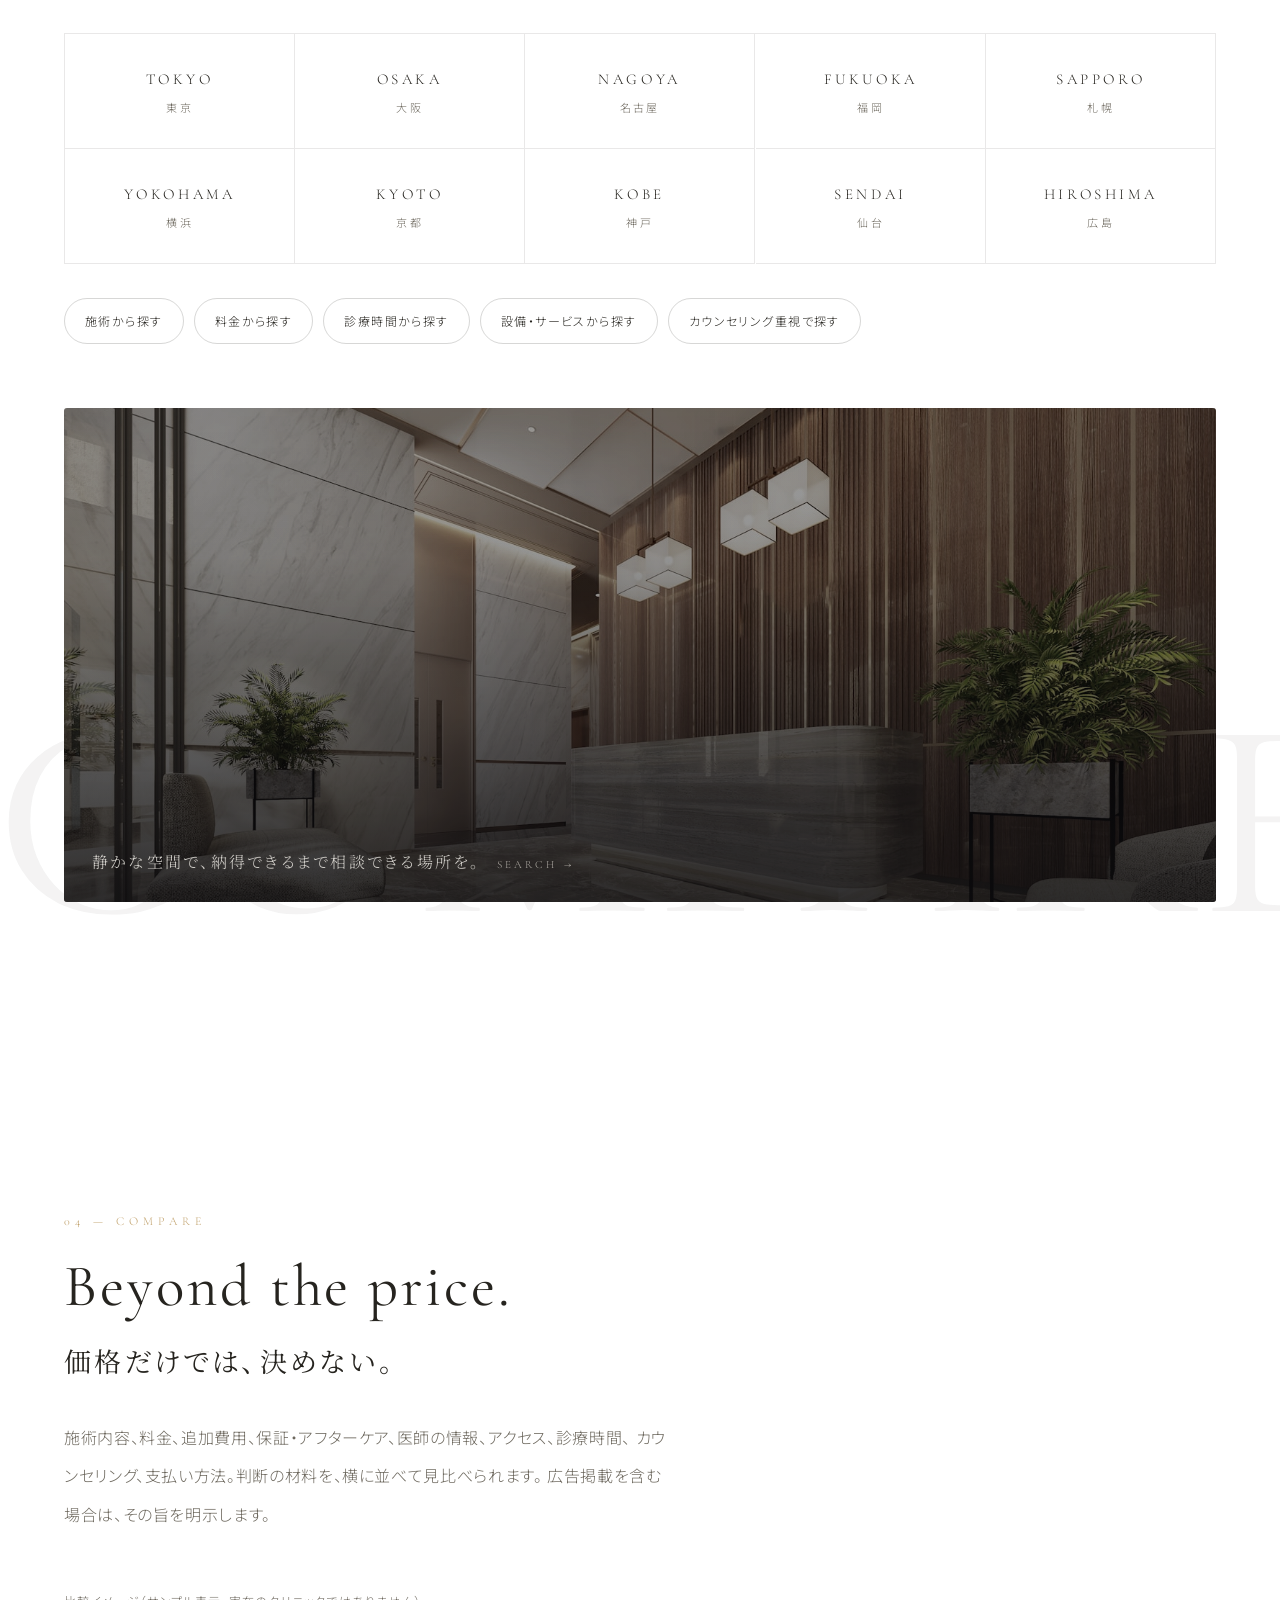
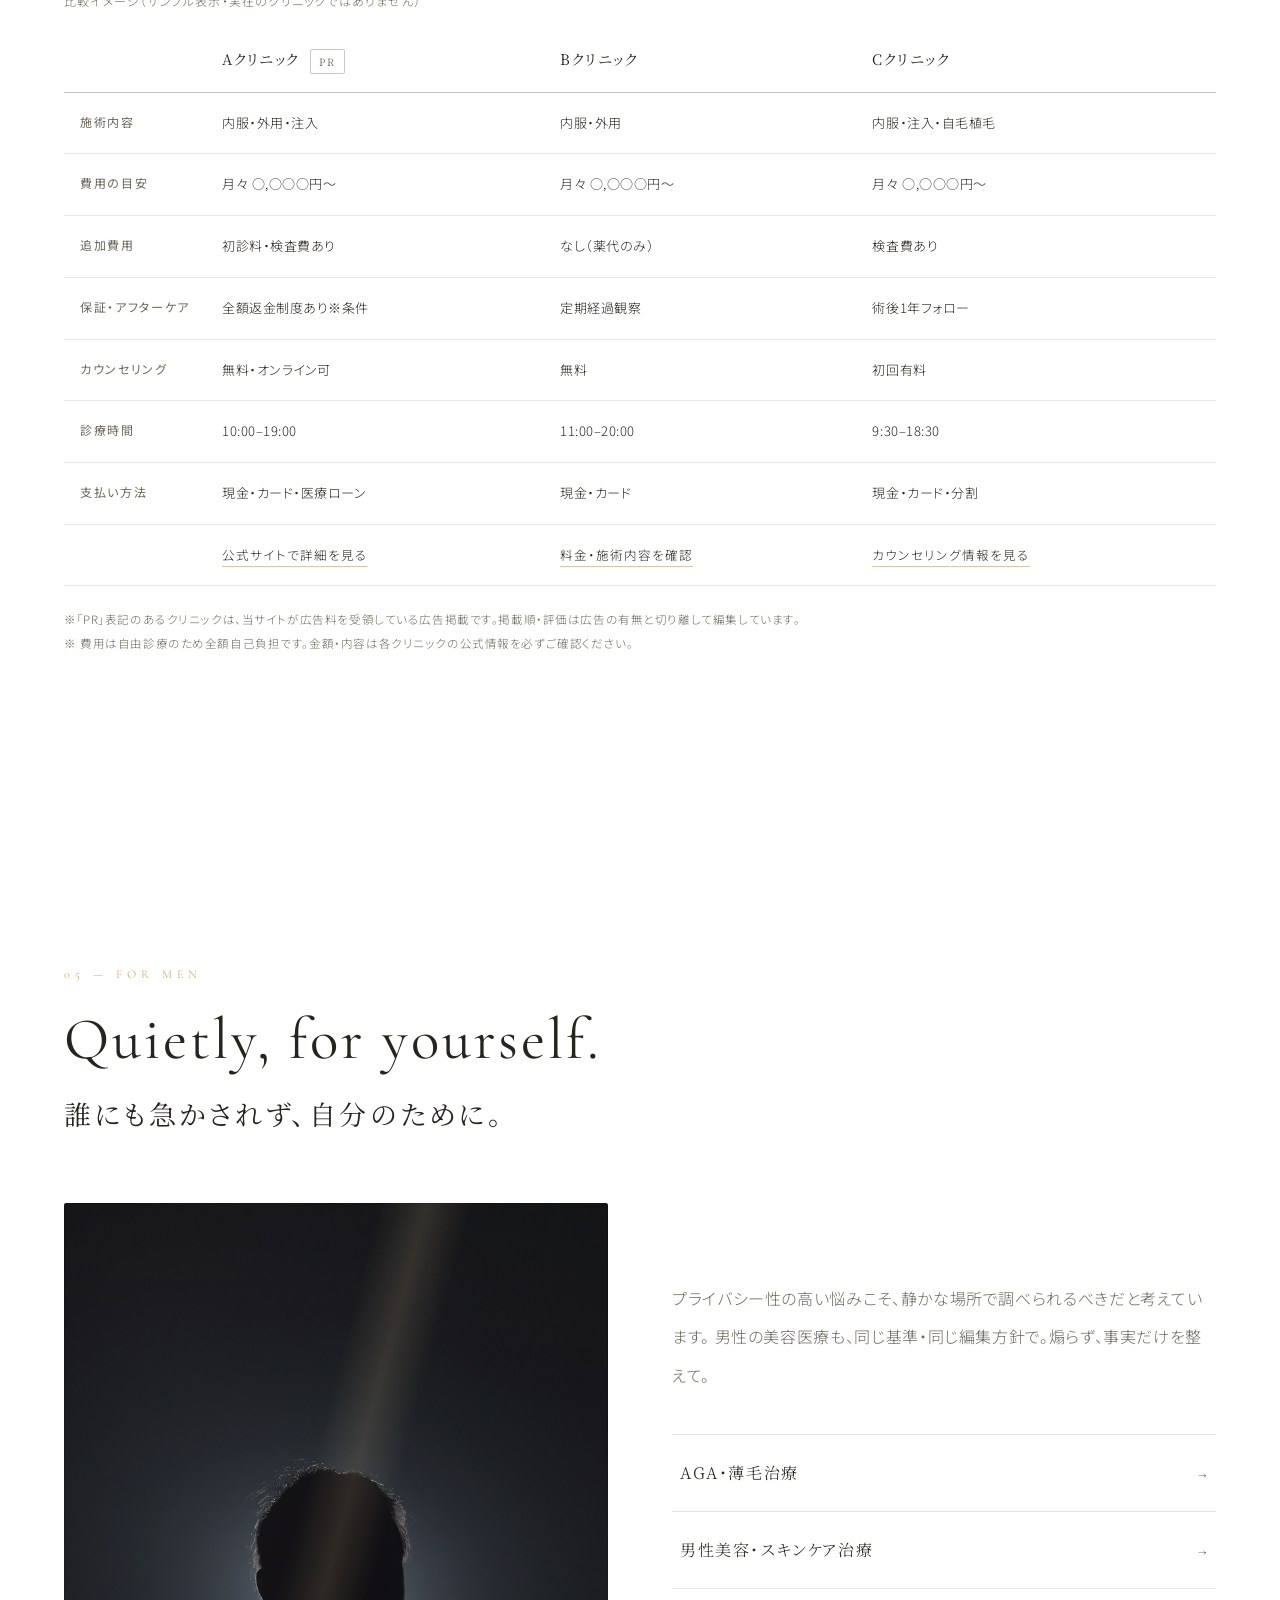
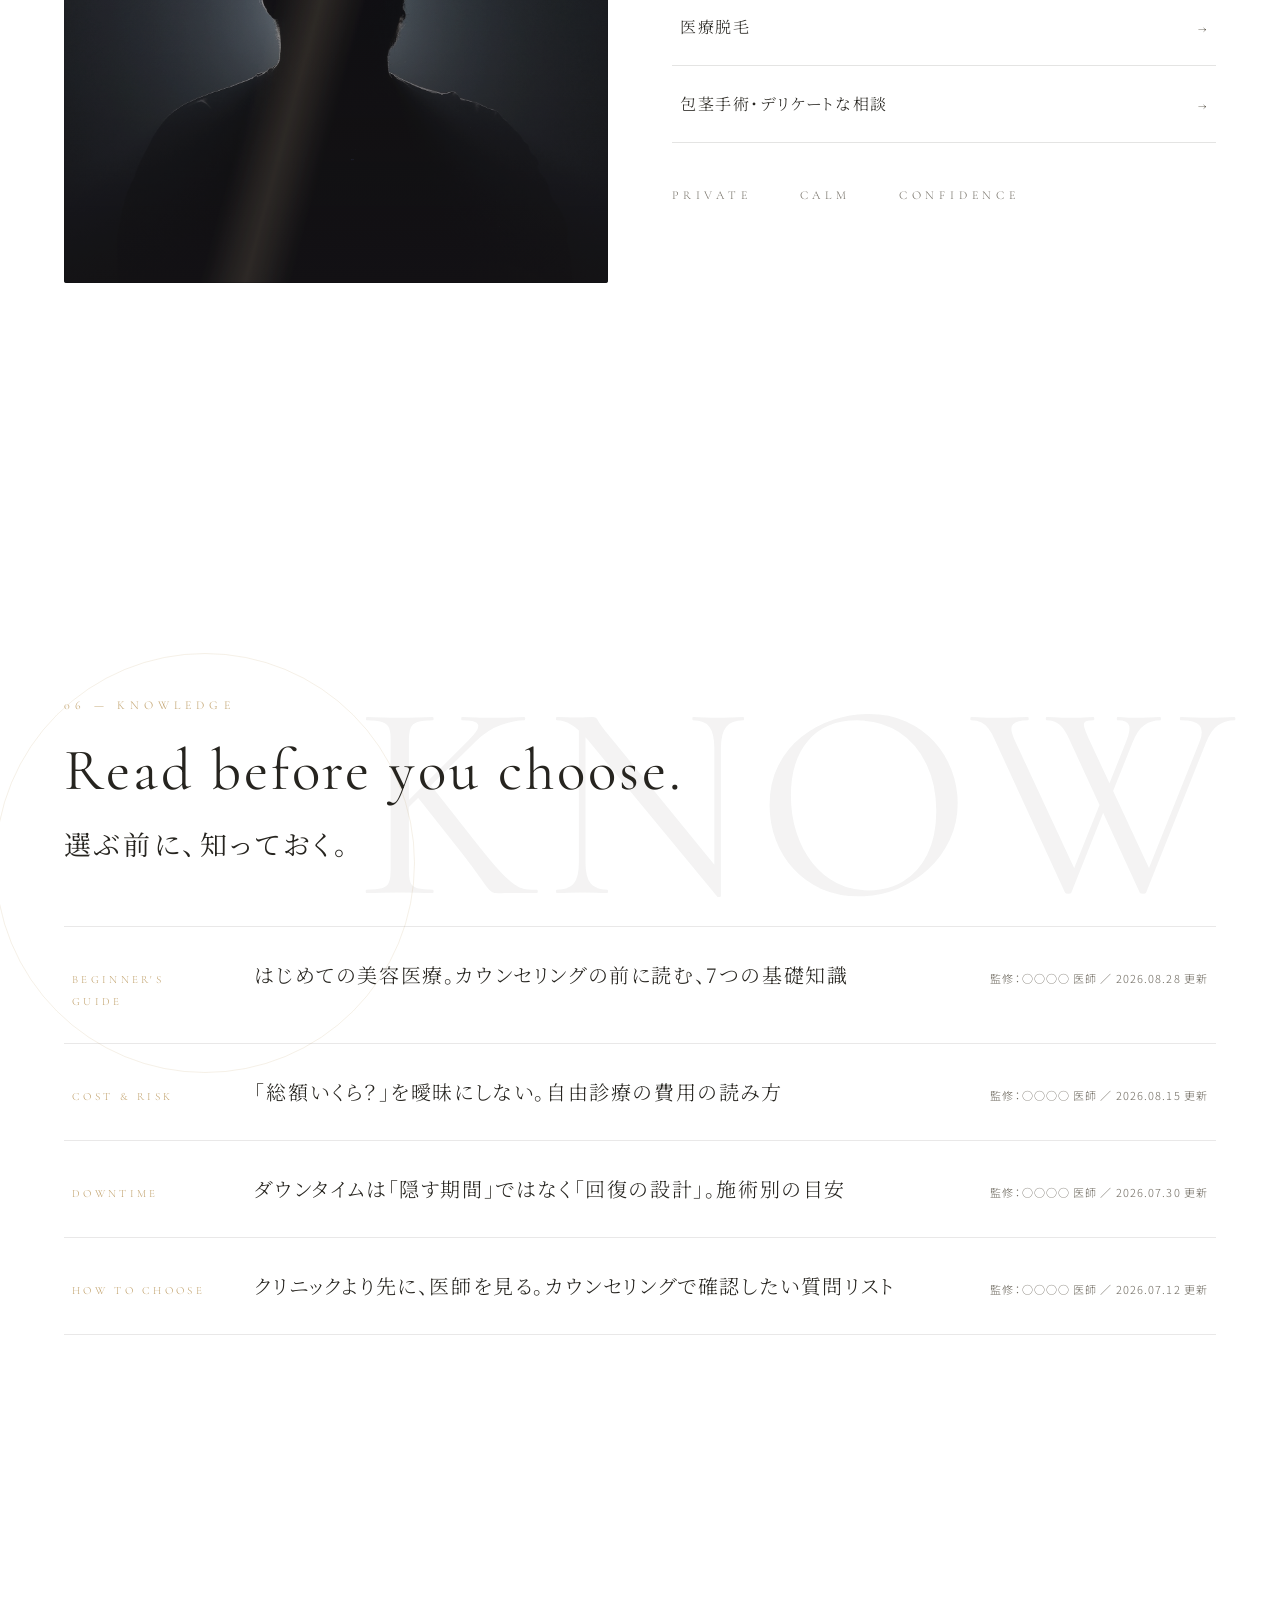
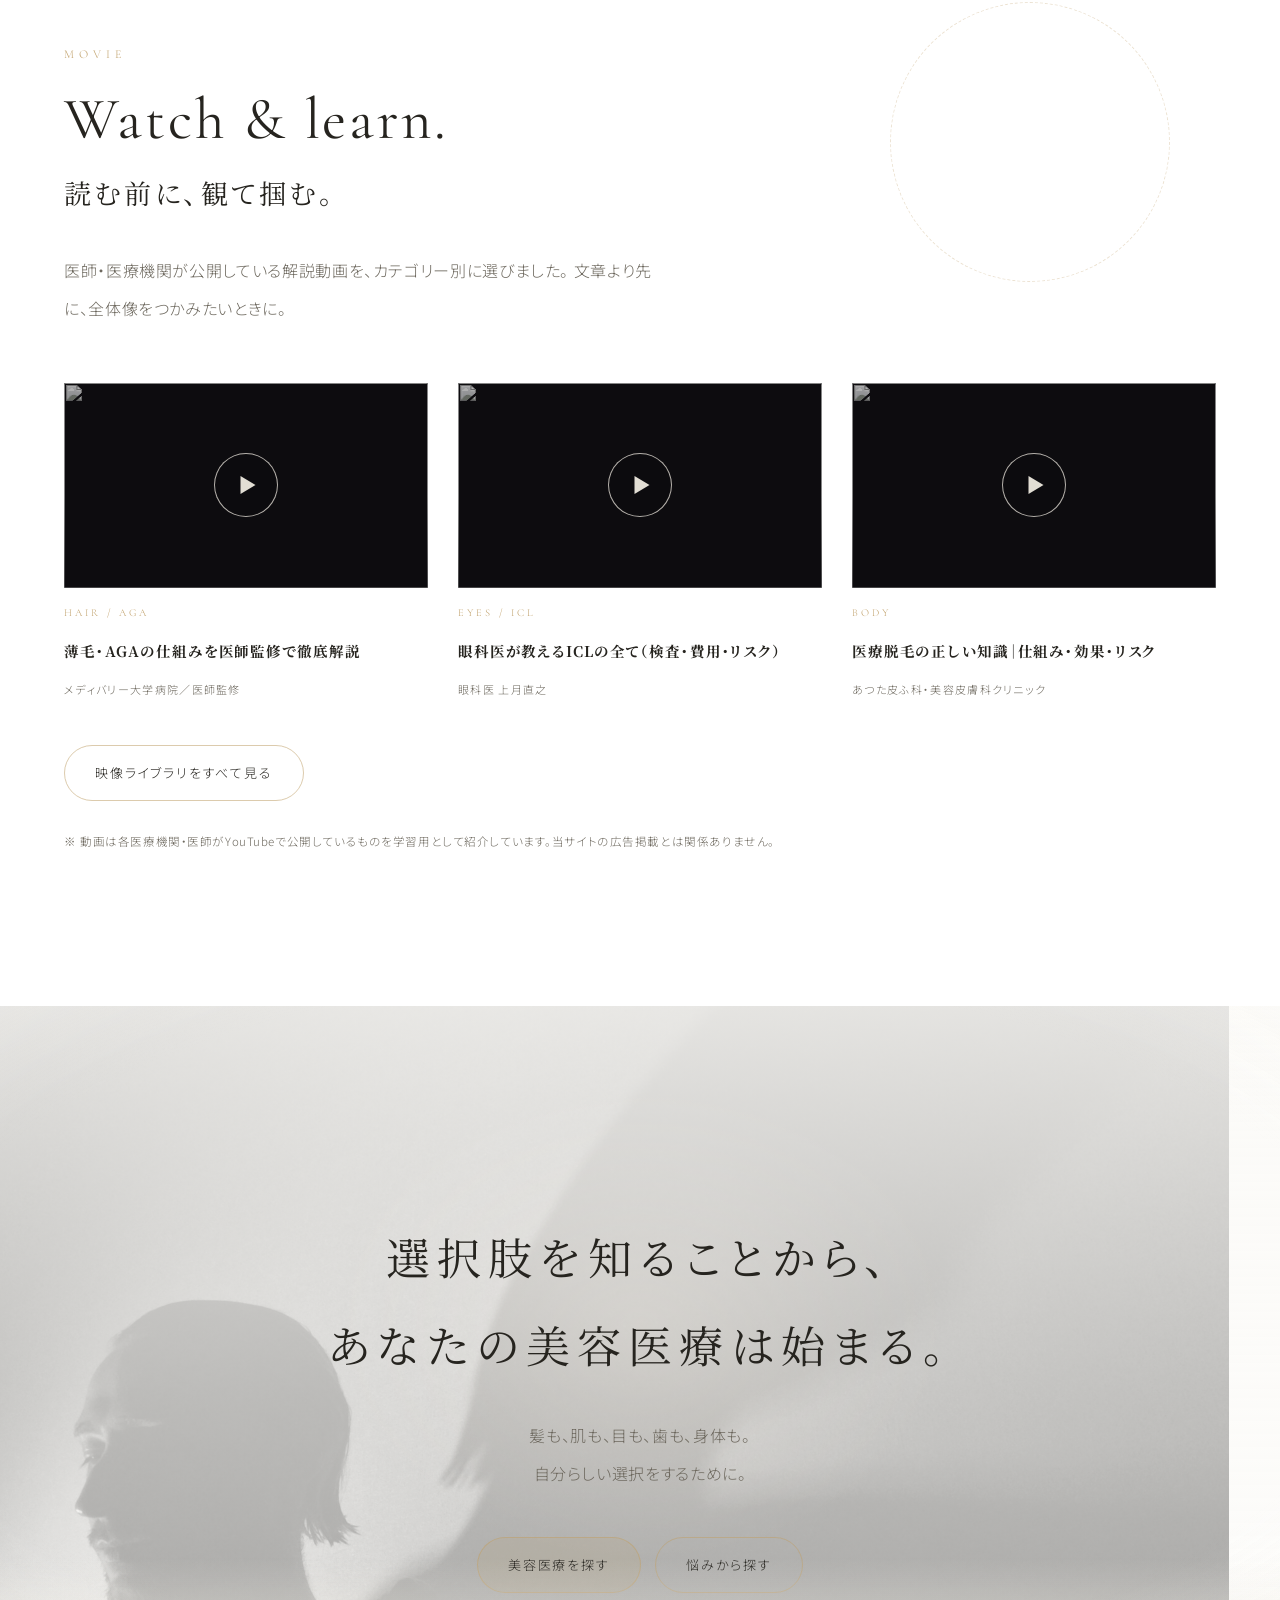
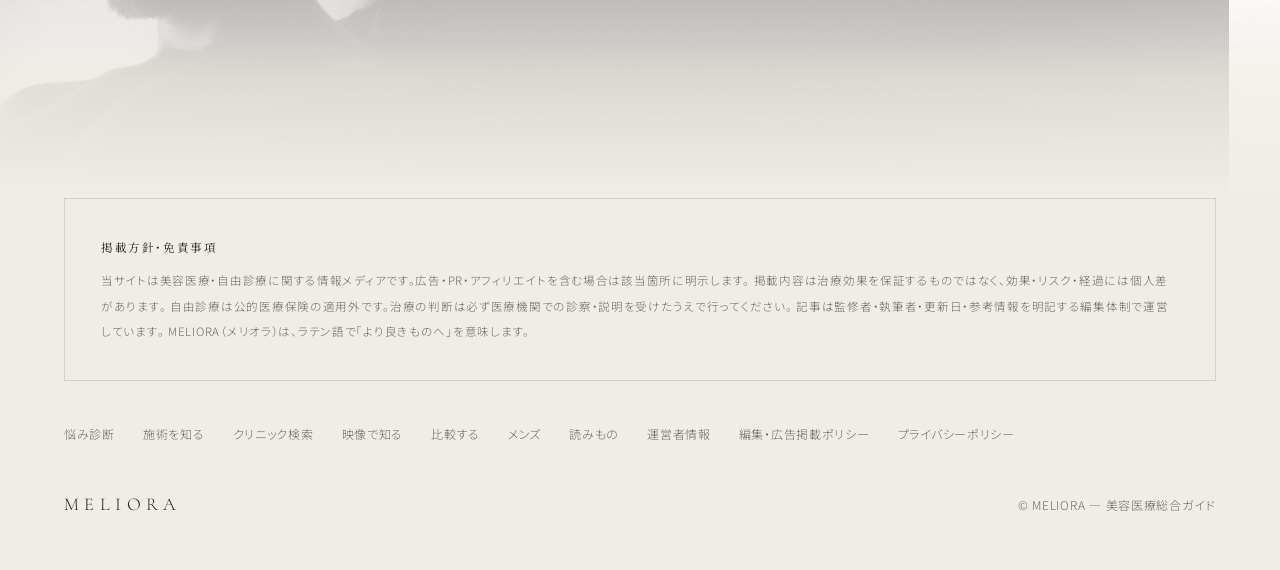
==== commit 157b2236: "Light theme: white-based bright redesign - Override block converts dark cinematic to white/light cin" ====
--- a/index.html
+++ b/index.html
@@ -221,7 +221,7 @@
     <a class="vis vis--photo reveal" href="search.html" style="display:block;position:relative;aspect-ratio:21/9;margin-top:64px" aria-label="クリニック検索へ">
       <img class="vis-img" src="assets/img/clinic.jpg" alt="" loading="lazy" style="filter:saturate(.55) contrast(1.03) brightness(.72)">
       <div class="vis-shade"></div>
-      <span style="position:absolute;left:28px;bottom:24px;color:var(--moon);font-family:var(--font-serif);letter-spacing:.14em;font-size:clamp(13px,1.4vw,16px)">静かな空間で、納得できるまで相談できる場所を。<span style="font-family:var(--font-display);font-size:11px;letter-spacing:.3em;margin-left:16px;color:rgba(238,233,223,.85)">SEARCH →</span></span>
+      <span style="position:absolute;left:28px;bottom:24px;color:#f6f3ec;font-family:var(--font-serif);letter-spacing:.14em;font-size:clamp(13px,1.4vw,16px)">静かな空間で、納得できるまで相談できる場所を。<span style="font-family:var(--font-display);font-size:11px;letter-spacing:.3em;margin-left:16px;color:rgba(238,233,223,.85)">SEARCH →</span></span>
     </a>
   </div>
 </section>
@@ -374,7 +374,9 @@
 <!-- 10. 最終CTA：暗いシネマティックへ -->
 <section class="final section-dark section-dark--bottom" id="start" aria-label="最終案内">
   <div class="final-visual" aria-hidden="true">
-    <div class="final-film"><div class="light-drift" style="position:absolute;inset:0;background:radial-gradient(40% 50% at 50% 40%, rgba(216,192,158,.16) 0%, rgba(216,192,158,0) 60%)"></div></div>
+    <img class="hero-photo" src="assets/img/hero.jpg" alt="" loading="lazy" style="object-position:center 30%">
+    <div class="hero-shade" style="background:linear-gradient(180deg, rgba(251,250,247,.9) 0%, rgba(251,250,247,.72) 50%, rgba(251,250,247,.6) 100%)"></div>
+    <div class="light-drift hero-light" style="background:radial-gradient(40% 50% at 50% 40%, rgba(216,192,158,.3) 0%, rgba(216,192,158,0) 60%)"></div>
     <div class="hero-vignette"></div>
   </div>
   <div class="inner">
--- a/assets/style.css
+++ b/assets/style.css
@@ -554,3 +554,96 @@
   border:0;border-radius:4px;padding:10px 18px;cursor:pointer;transition:opacity 500ms var(--ease)}
 .cb-foot button:hover{opacity:.85}
 .cb-note{font-size:9.5px;color:var(--moon-2);letter-spacing:.06em;padding:0 14px 12px;line-height:1.8}
+
+/* =========================================================
+   LIGHT THEME — 白基調・明るいトーンへの全面転換（後勝ち上書き）
+   ダークに戻す場合はこのブロックを削除する
+   ========================================================= */
+:root{
+  --moon:#26241f;          /* 旧・濃色地の文字 → ink と同化 */
+  --moon-2:#6d685e;
+  --ivory:#fbfaf7;
+  --ivory-2:#f4f1ea;
+}
+.bg-canvas{background:
+  radial-gradient(120% 60% at 50% -10%, #ffffff 0%, rgba(255,255,255,0) 60%),
+  radial-gradient(90% 55% at 106% 40%, #f6f2ea 0%, rgba(246,242,234,0) 58%),
+  radial-gradient(80% 55% at -6% 72%, #f8f5ee 0%, rgba(248,245,238,0) 60%),
+  linear-gradient(180deg, #fbfaf7 0%, #f6f3ed 48%, #faf8f3 100%)}
+.bg-aurora{opacity:.7}
+
+/* 濃色バンドを全廃 — ページ全体を1枚の白いキャンバスに */
+.section-dark::before,.section-dark--top::before,.section-dark--bottom::before{display:none}
+.section-dark{color:var(--ink)}
+.section-dark .lead{color:var(--ink-2)}
+
+/* ヘッダー・ローディング */
+.header{background:rgba(251,250,247,.6);color:var(--ink)}
+.header.on-light{background:rgba(251,250,247,.6);color:var(--ink)}
+#loading{background:#fbfaf7}
+#loading .word{color:var(--ink)}
+
+/* ヒーロー: 写真の上に白のベールを重ね、光で満たす */
+.hero-shade{background:linear-gradient(90deg, rgba(251,250,247,.96) 0%, rgba(251,250,247,.8) 40%, rgba(251,250,247,.38) 72%, rgba(251,250,247,.16) 100%)}
+.hero-vignette{background:radial-gradient(130% 100% at 50% 40%, rgba(251,250,247,0) 44%, rgba(251,250,247,.66) 100%)}
+.hero-photo{filter:grayscale(.3) saturate(.78) contrast(1.02) brightness(1.04)}
+@media (max-width:767px){
+  .hero-shade{background:linear-gradient(180deg, rgba(251,250,247,.94) 0%, rgba(251,250,247,.72) 55%, rgba(251,250,247,.4) 100%)}
+}
+
+/* カテゴリーカード: 白いギャラリーに掛かる陰影写真（ラベルは写真上なので白のまま） */
+.vis-img{filter:grayscale(.35) saturate(.75) contrast(1.03) brightness(.98)}
+.cat-card{color:#f6f3ec}
+.cat-card .cat-label .ja{color:rgba(246,243,236,.72)}
+.men-visual{color:#f6f3ec}
+
+/* 罫線・ボーダーをライト地用に */
+.breadcrumb a{border-bottom-color:rgba(38,36,31,.25)}
+.men-list{border-top-color:rgba(38,36,31,.12)}
+.men-list a{border-bottom-color:rgba(38,36,31,.12)}
+.men-list .arrow{color:var(--ink-2)}
+.men-words{color:var(--ink-2)}
+.toc a{border-color:rgba(38,36,31,.18);color:var(--ink-2)}
+.toc a:hover{border-color:var(--gold);color:#8a6f3e}
+.yt-ch{color:var(--ink-2)}
+
+/* フッター: 淡いウォームグレーの帯 */
+.footer{color:var(--ink-2)}
+.footer::before{background:linear-gradient(180deg, rgba(240,237,230,0) 0%, rgba(240,237,230,.7) 120px, #f0ede6 240px, #f0ede6 100%)}
+.footer-policy{border-color:rgba(38,36,31,.14)}
+.footer-policy strong{color:var(--ink)}
+.footer-logo{color:var(--ink)}
+
+/* モバイル固定CTA */
+@media (max-width:767px){
+  .cta-fixed .btn{background:rgba(251,250,247,.95);color:var(--ink);border-color:rgba(192,160,106,.6)}
+}
+
+/* チャットボット: ライトパネル */
+.cb-fab{background:rgba(255,255,255,.94);color:var(--ink);border-color:rgba(192,160,106,.7);
+  box-shadow:0 10px 30px rgba(38,36,31,.12)}
+.cb-fab:hover{background:#ffffff}
+.cb-panel{background:#ffffff;color:var(--ink);border-color:rgba(192,160,106,.4);
+  box-shadow:0 24px 60px rgba(38,36,31,.16)}
+.cb-head{border-bottom-color:rgba(38,36,31,.1)}
+.cb-head span{color:var(--ink-2)}
+.cb-close{color:var(--ink-2)}
+.cb-msg--bot{background:#f6f3ed;border-color:rgba(38,36,31,.06)}
+.cb-msg--user{background:rgba(192,160,106,.14);border-color:rgba(192,160,106,.35)}
+.cb-msg a{color:#8a6f3e}
+.cb-quick button{color:var(--ink);border-color:rgba(38,36,31,.2)}
+.cb-quick button:hover{border-color:var(--gold);background:rgba(192,160,106,.1)}
+.cb-foot{border-top-color:rgba(38,36,31,.1)}
+.cb-foot input{background:#f8f6f1;border-color:rgba(38,36,31,.15);color:var(--ink)}
+.cb-note{color:var(--ink-2)}
+
+/* LIGHT THEME 追補: カード額装・カテゴリ別フィルタ再定義・写真下端の溶け込み */
+.vis{-webkit-mask-image:none;mask-image:none;border-radius:3px}
+.vis-shade{background:linear-gradient(180deg,rgba(18,17,20,.05) 30%,rgba(18,17,20,.74) 100%)}
+.cat-label{text-shadow:0 1px 14px rgba(10,10,12,.5)}
+.vis-img--face{filter:grayscale(1) sepia(.28) saturate(.9) contrast(1.0) brightness(.92)}
+.vis-img--eyes{filter:grayscale(.68) saturate(.4) contrast(1.0) brightness(.8)}
+.vis-img--smile{filter:grayscale(.5) saturate(.6) contrast(1.0) brightness(.95)}
+.vis-img--body{filter:grayscale(.62) saturate(.42) sepia(.1) contrast(1.0) brightness(.82)}
+.hero-visual::after{content:"";position:absolute;left:0;right:0;bottom:0;height:200px;z-index:1;pointer-events:none;
+  background:linear-gradient(0deg,#fbfaf7 0%,rgba(251,250,247,0) 100%)}
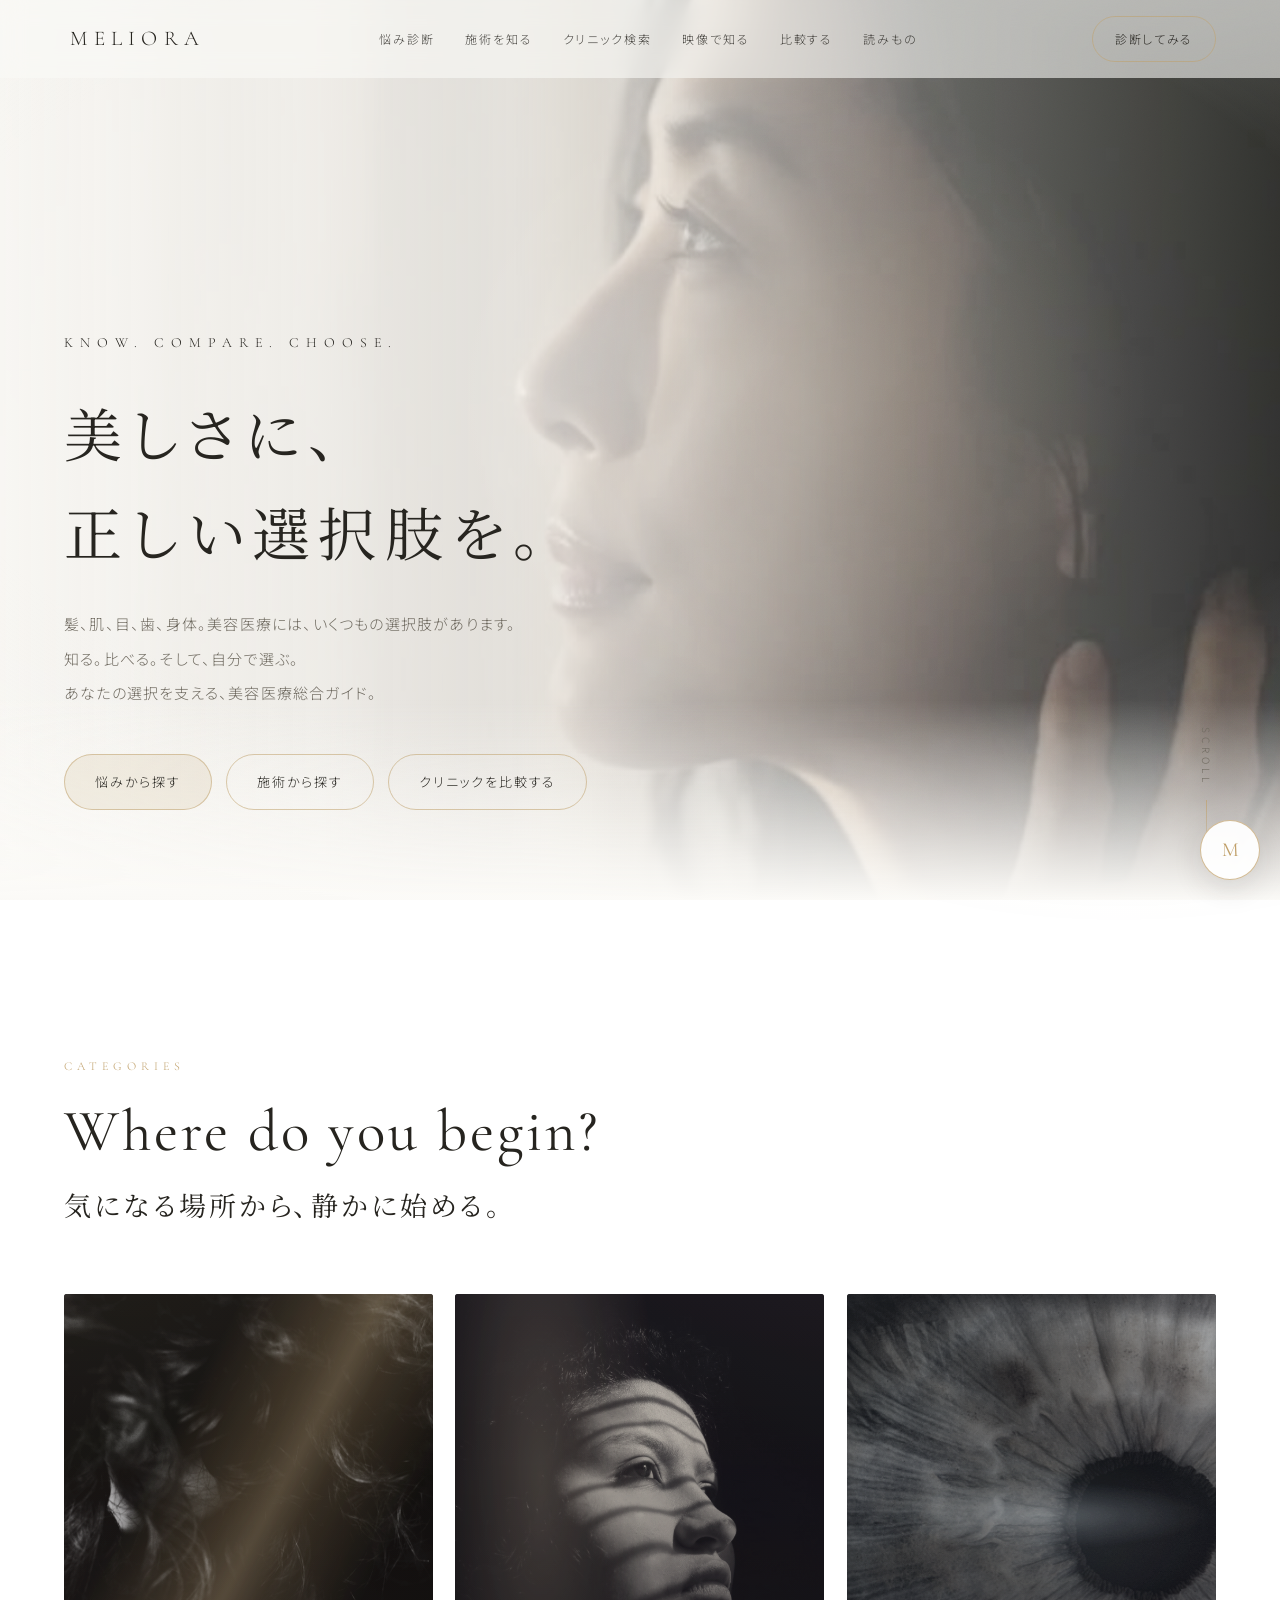
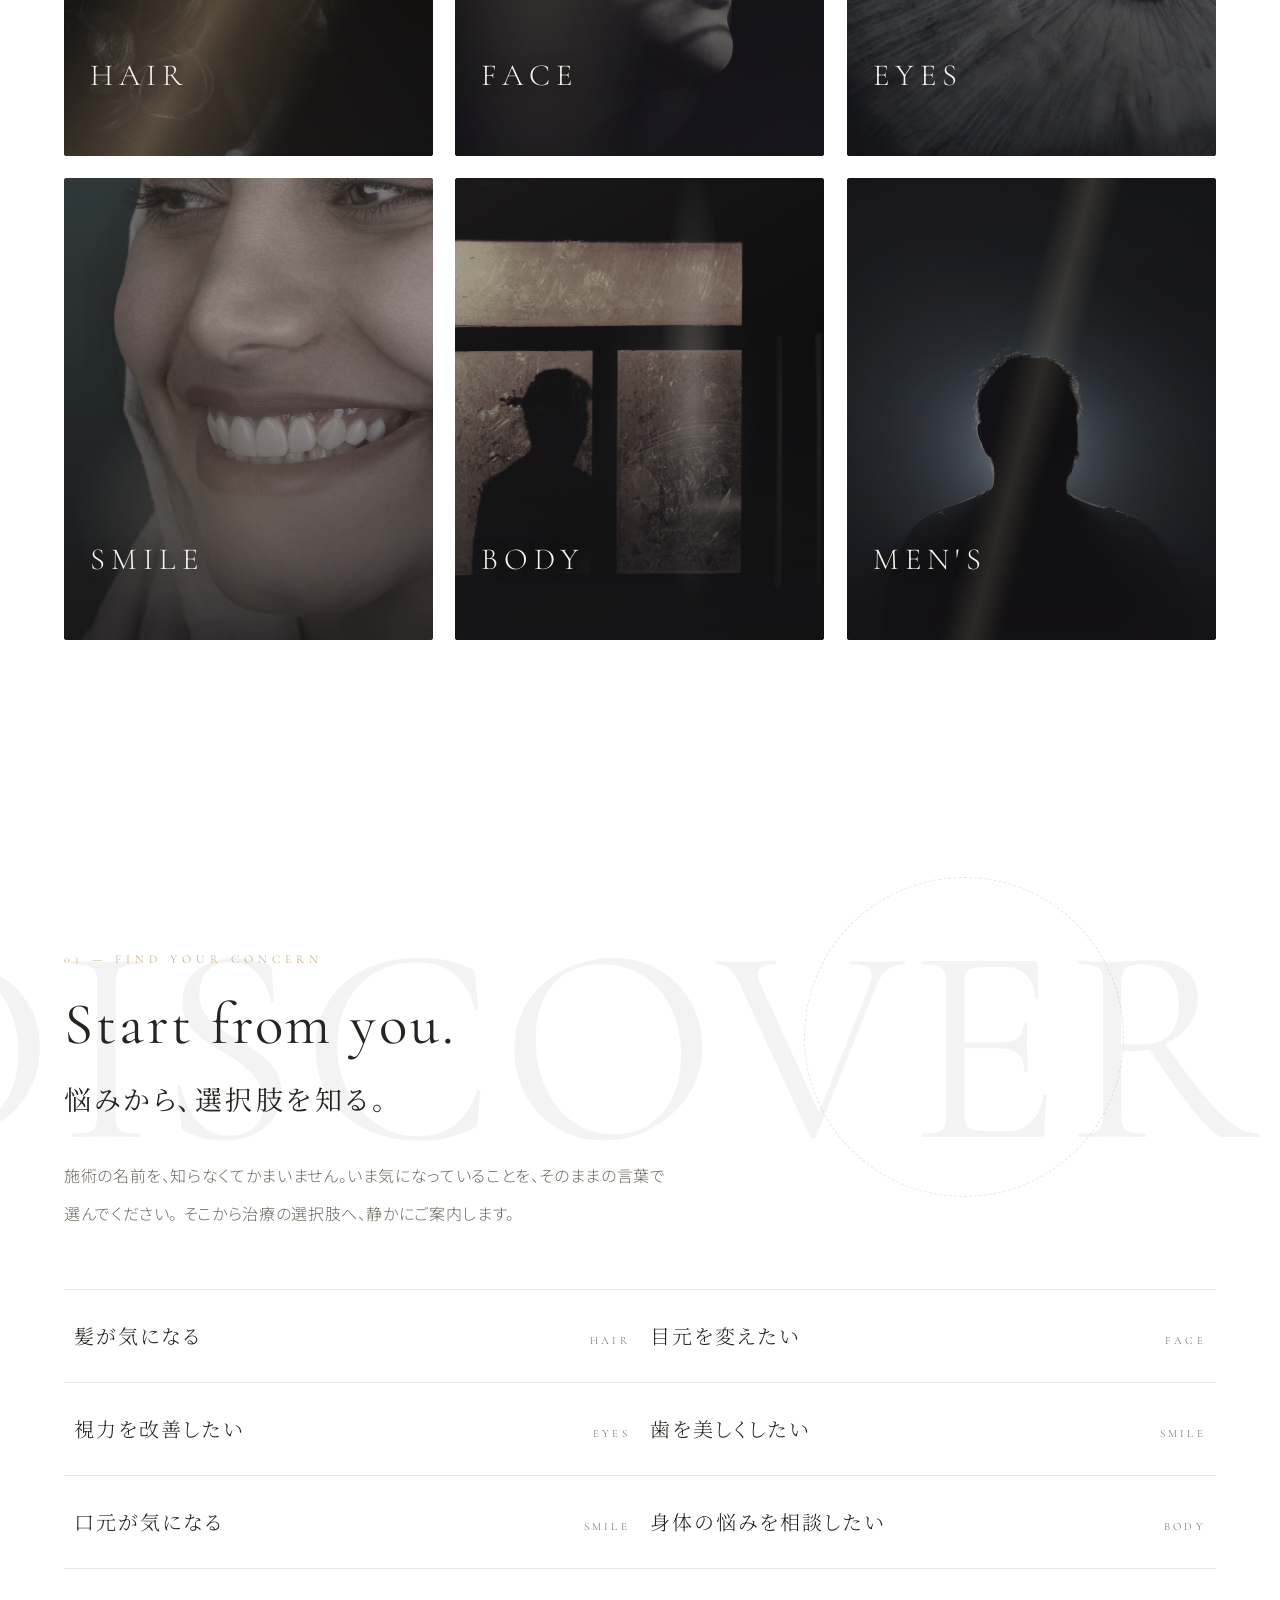
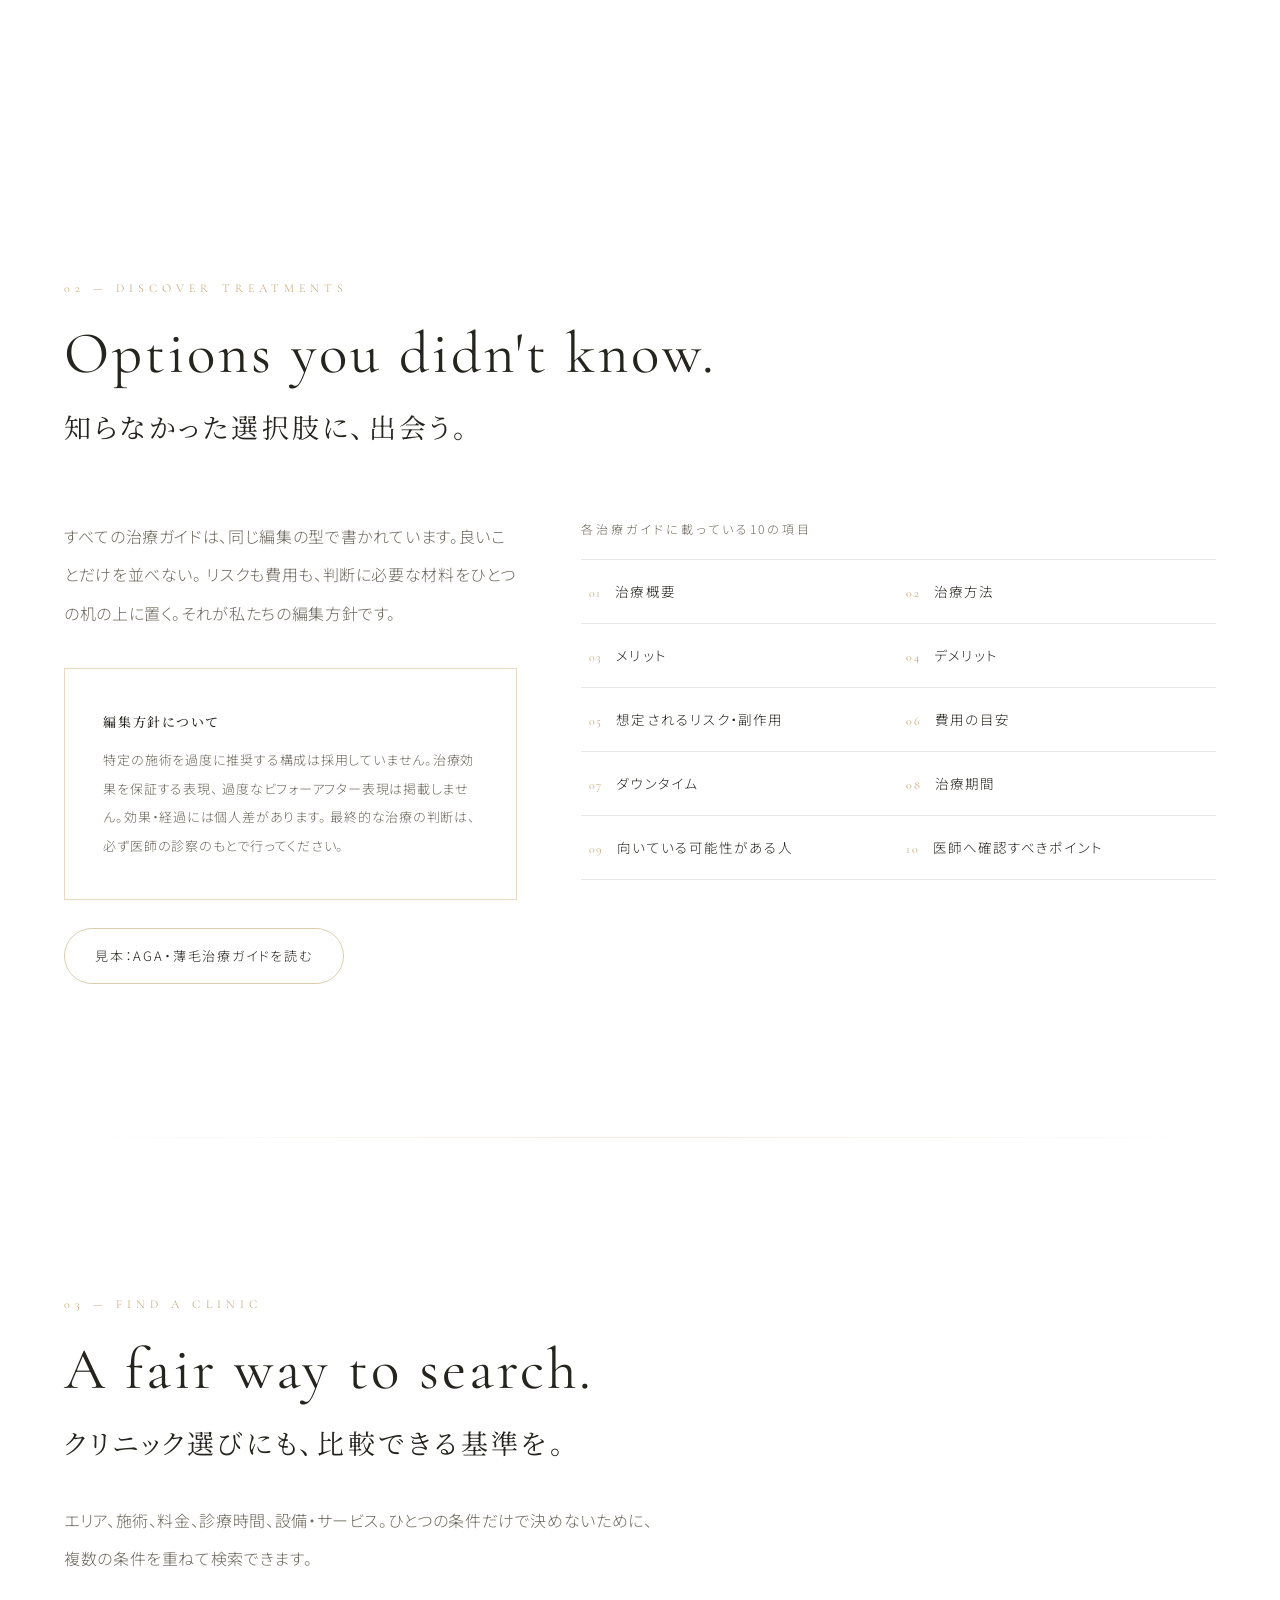
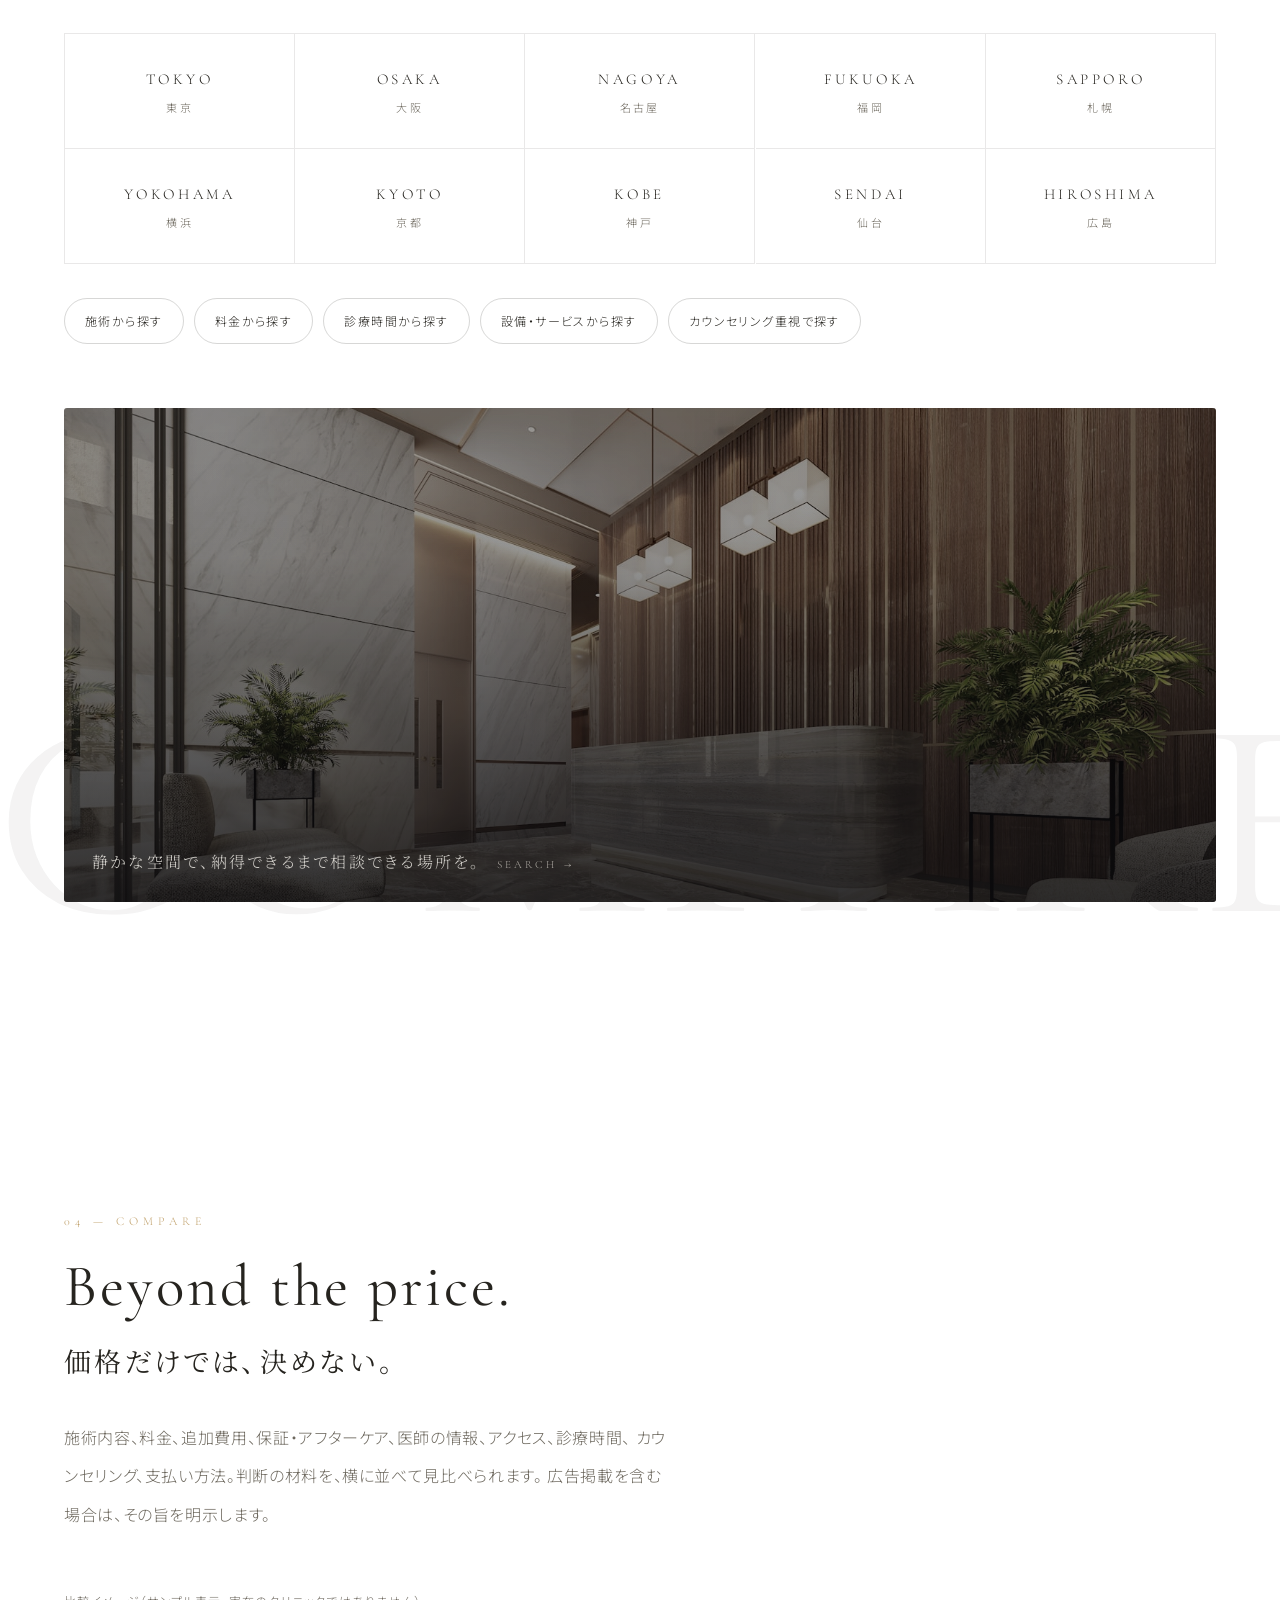
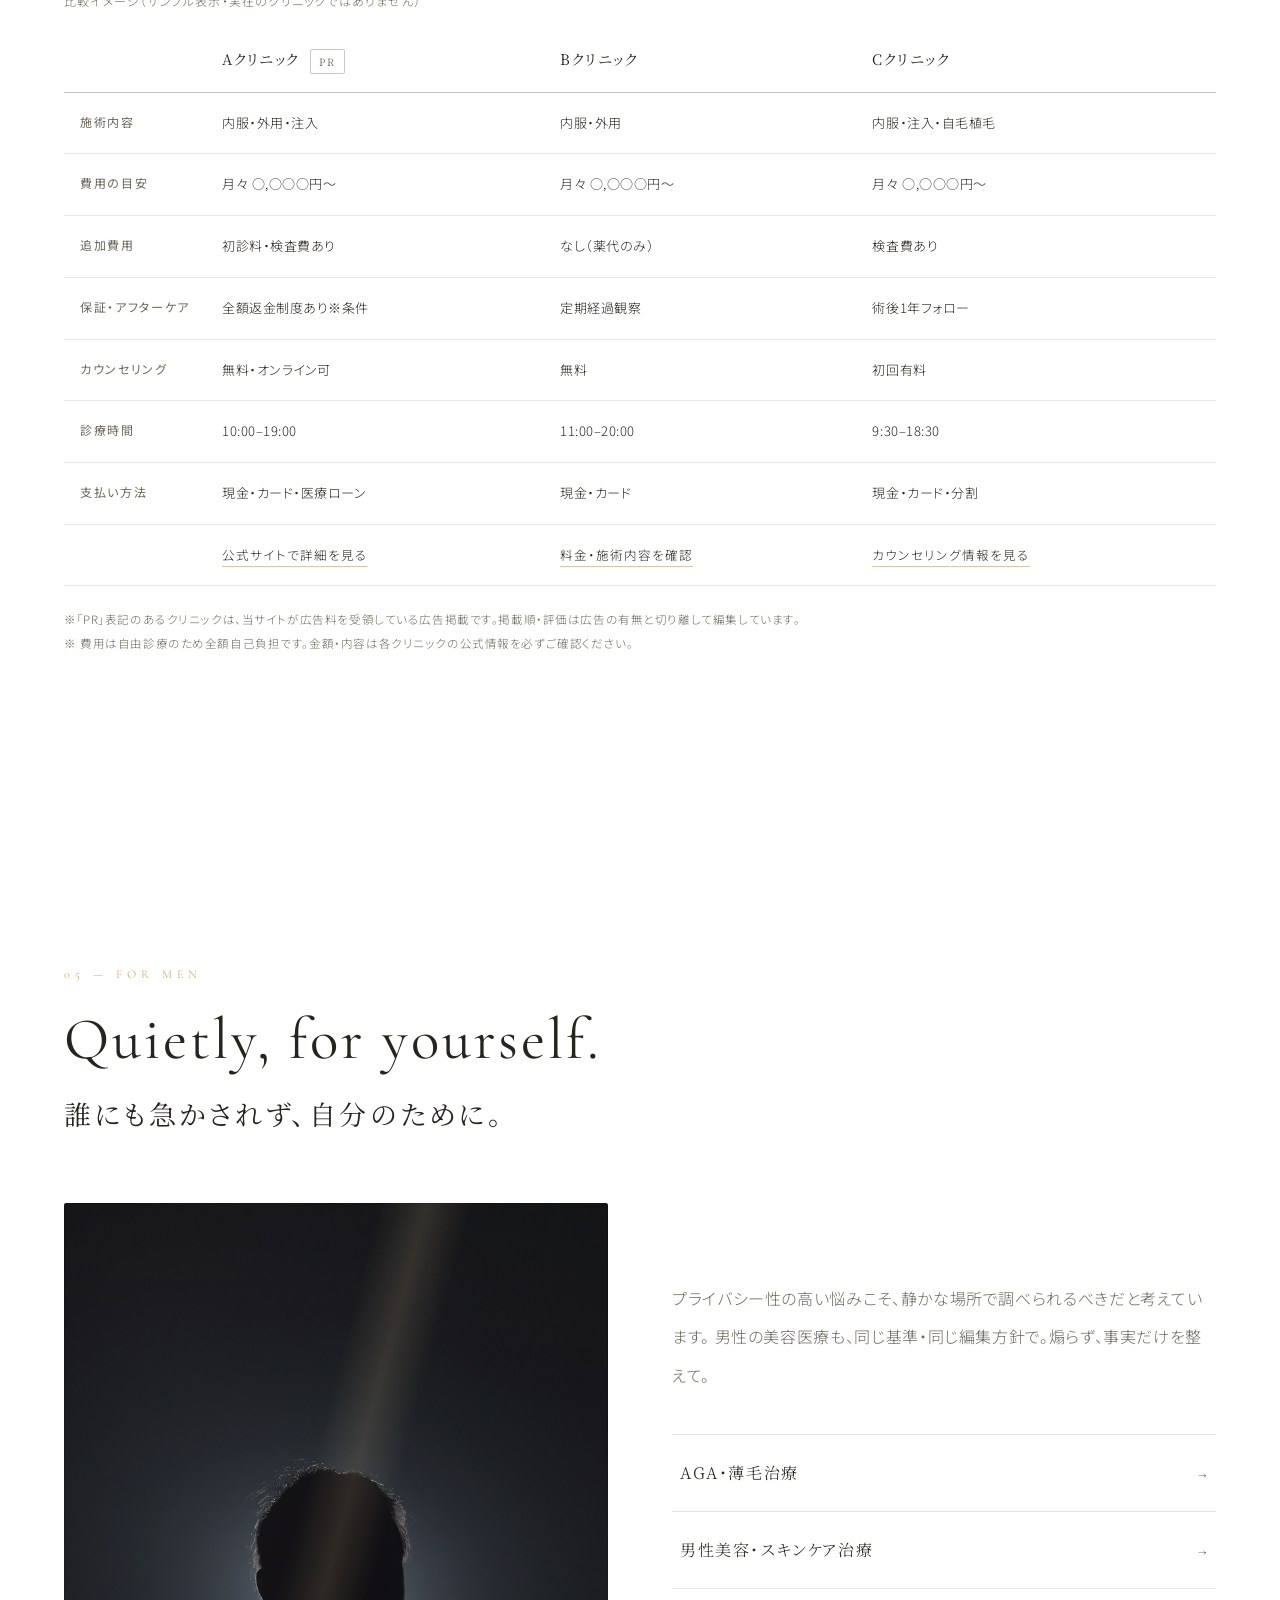
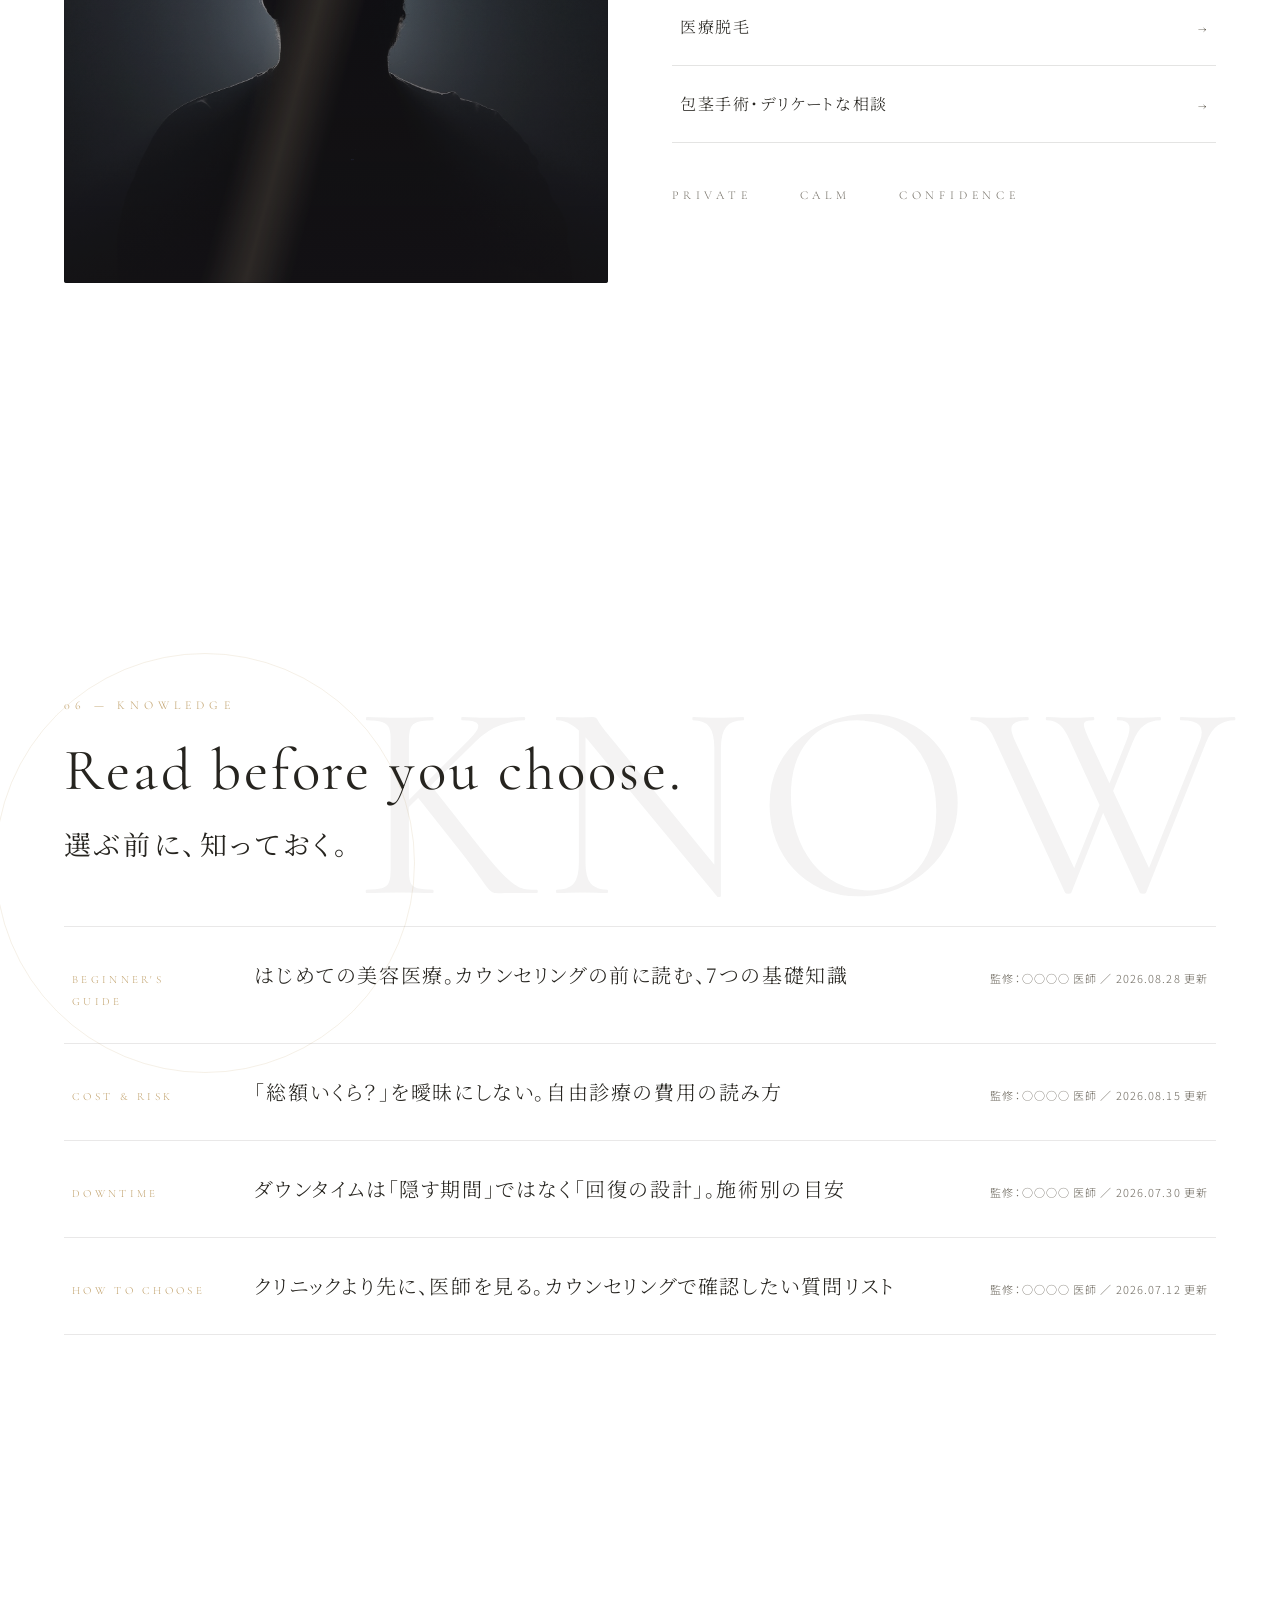
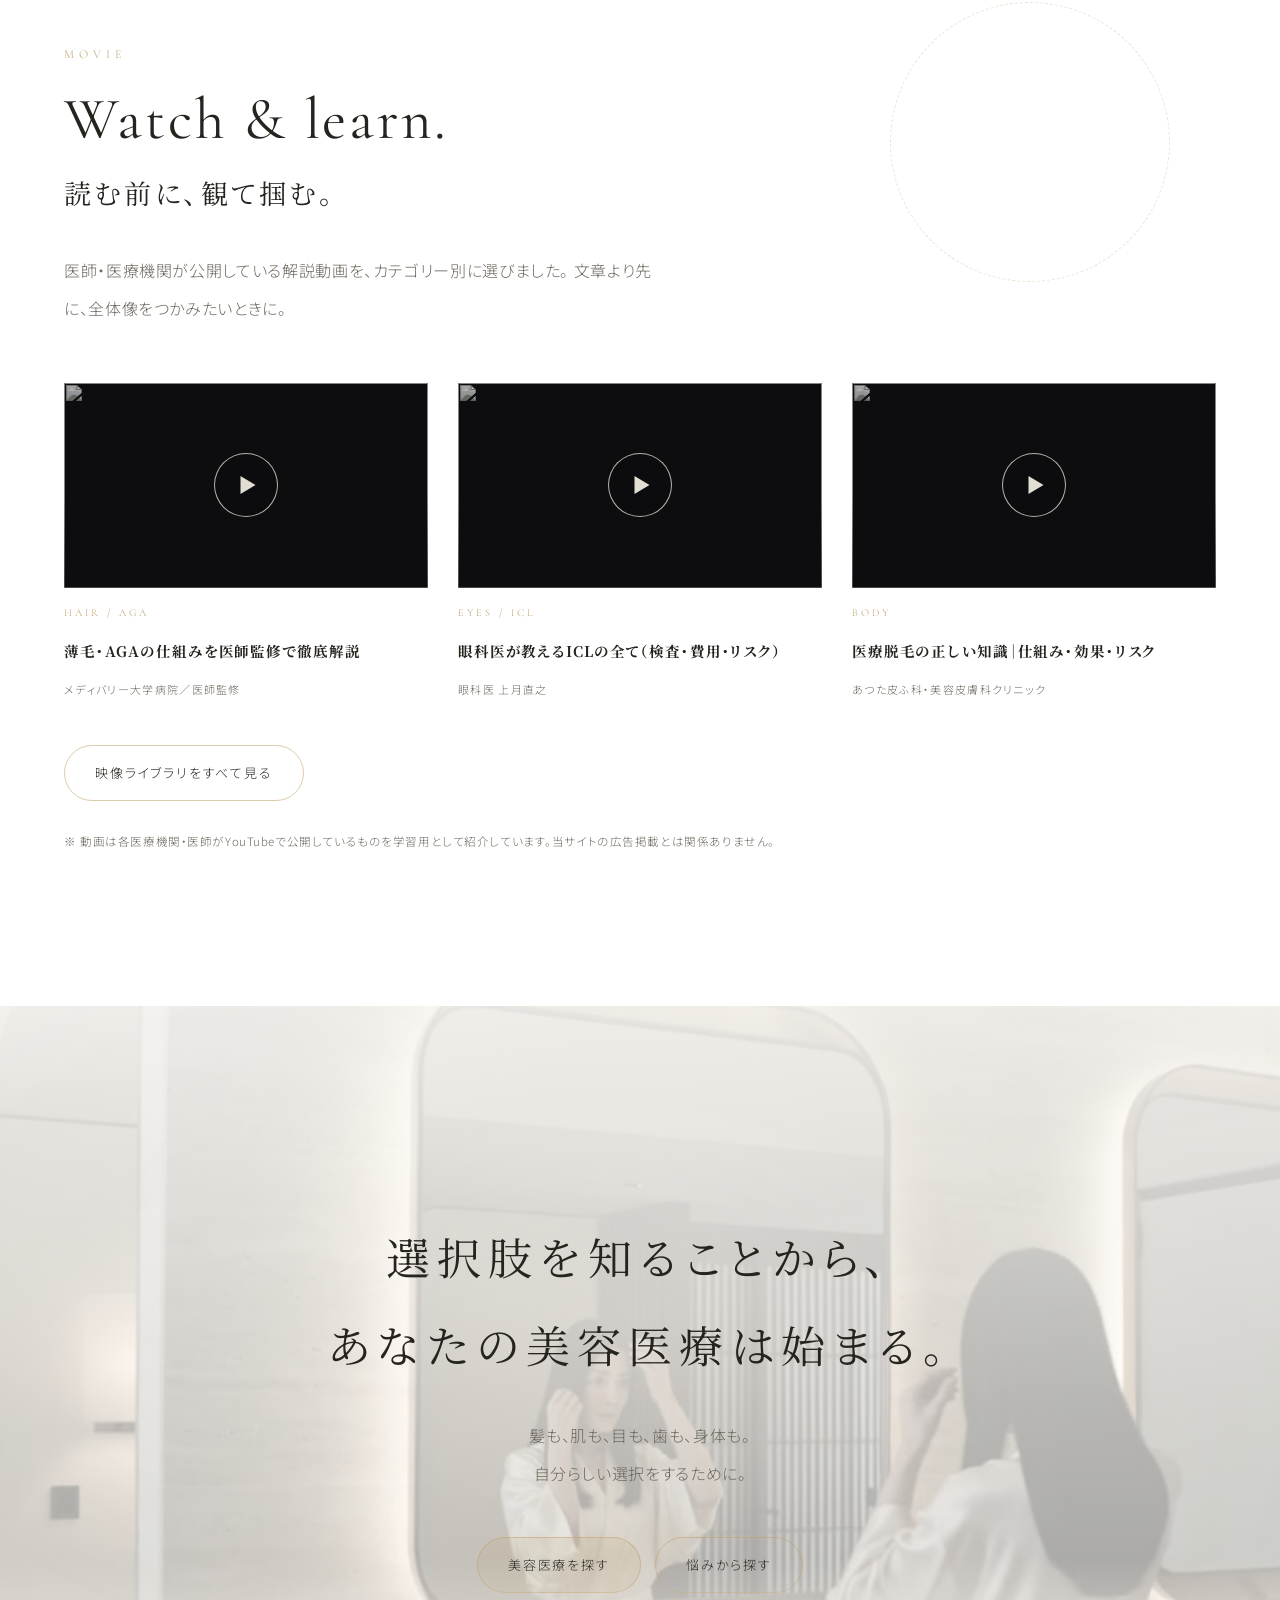
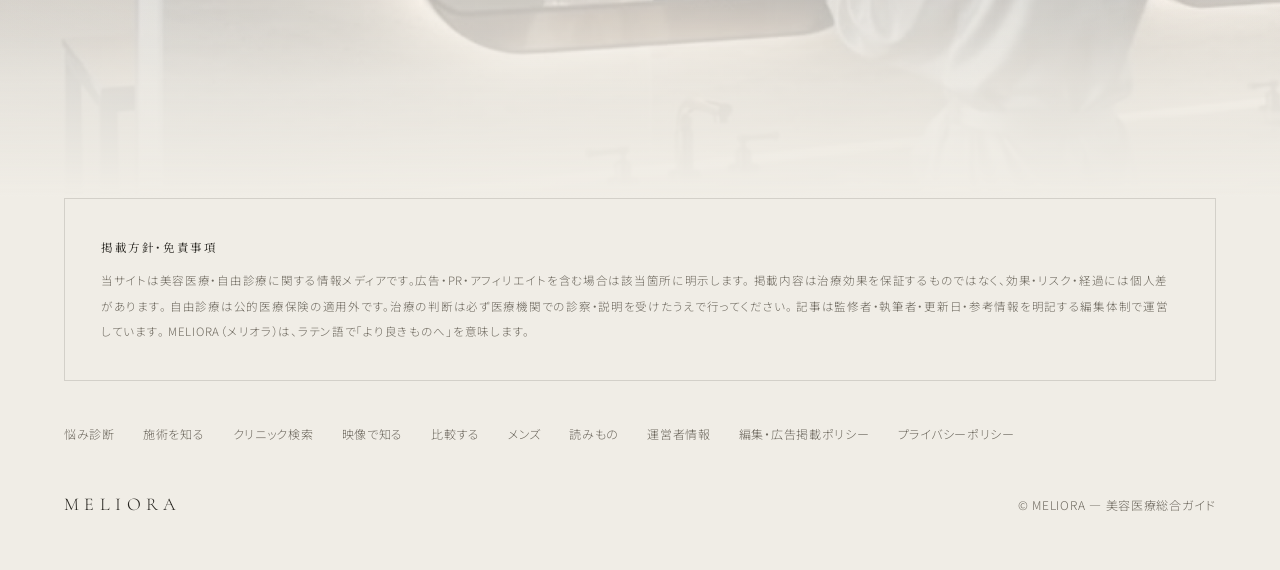
==== commit 171a7f65: "Add cinematic background videos to hero, clinic search, and ending - assets/video: hero (profile in " ====
--- a/index.html
+++ b/index.html
@@ -52,9 +52,8 @@
 <!-- 2. HERO：キー演出「光がゆっくり差す」。h1は理念そのもの -->
 <section class="hero section-dark section-dark--top" aria-label="メインビジュアル">
   <div class="hero-visual" aria-hidden="true">
-    <!-- 要差替: VIDEO 01 男女の静かなポートレート（24fps / slow dolly / shallow DOF）
-         <video class="hero-film hero-settle" autoplay muted loop playsinline poster="assets/hero.jpg">…</video> -->
-    <img class="hero-photo hero-settle" src="assets/img/hero.jpg" alt="" fetchpriority="high" style="object-position:center 24%">
+    <!-- VIDEO 01: 静かなポートレート（実装済み） -->
+    <video class="hero-photo hero-settle" autoplay muted loop playsinline preload="auto" poster="assets/img/hero-v.jpg" aria-hidden="true"><source src="assets/video/hero.mp4" type="video/mp4"></video>
     <div class="hero-shade"></div>
     <div class="light-drift hero-light" style="background:radial-gradient(46% 58% at 62% 44%, rgba(224,196,158,.26) 0%, rgba(224,196,158,0) 60%)"></div>
     <div class="hero-vignette"></div>
@@ -374,7 +373,7 @@
 <!-- 10. 最終CTA：暗いシネマティックへ -->
 <section class="final section-dark section-dark--bottom" id="start" aria-label="最終案内">
   <div class="final-visual" aria-hidden="true">
-    <img class="hero-photo" src="assets/img/hero.jpg" alt="" loading="lazy" style="object-position:center 30%">
+    <video class="hero-photo" autoplay muted loop playsinline preload="metadata" poster="assets/img/ending-v.jpg" aria-hidden="true"><source src="assets/video/ending.mp4" type="video/mp4"></video>
     <div class="hero-shade" style="background:linear-gradient(180deg, rgba(251,250,247,.9) 0%, rgba(251,250,247,.72) 50%, rgba(251,250,247,.6) 100%)"></div>
     <div class="light-drift hero-light" style="background:radial-gradient(40% 50% at 50% 40%, rgba(216,192,158,.3) 0%, rgba(216,192,158,0) 60%)"></div>
     <div class="hero-vignette"></div>
